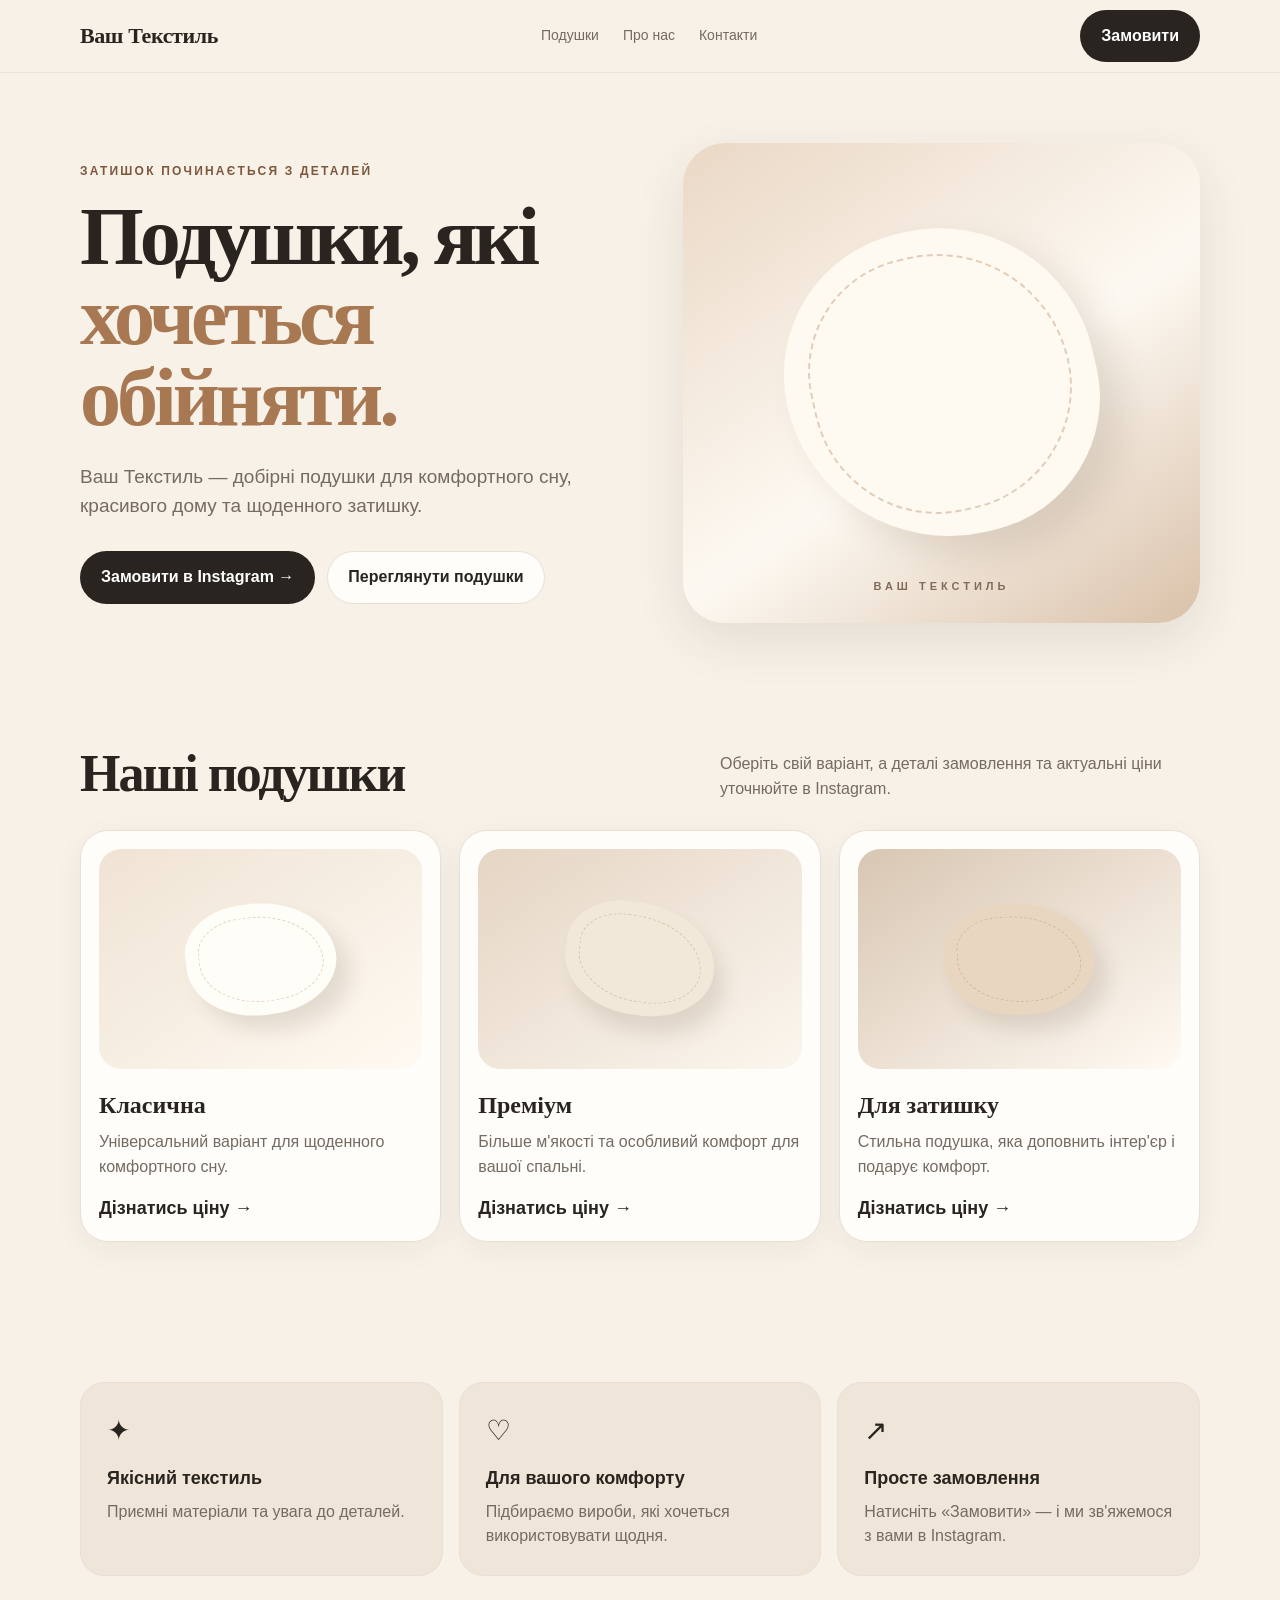
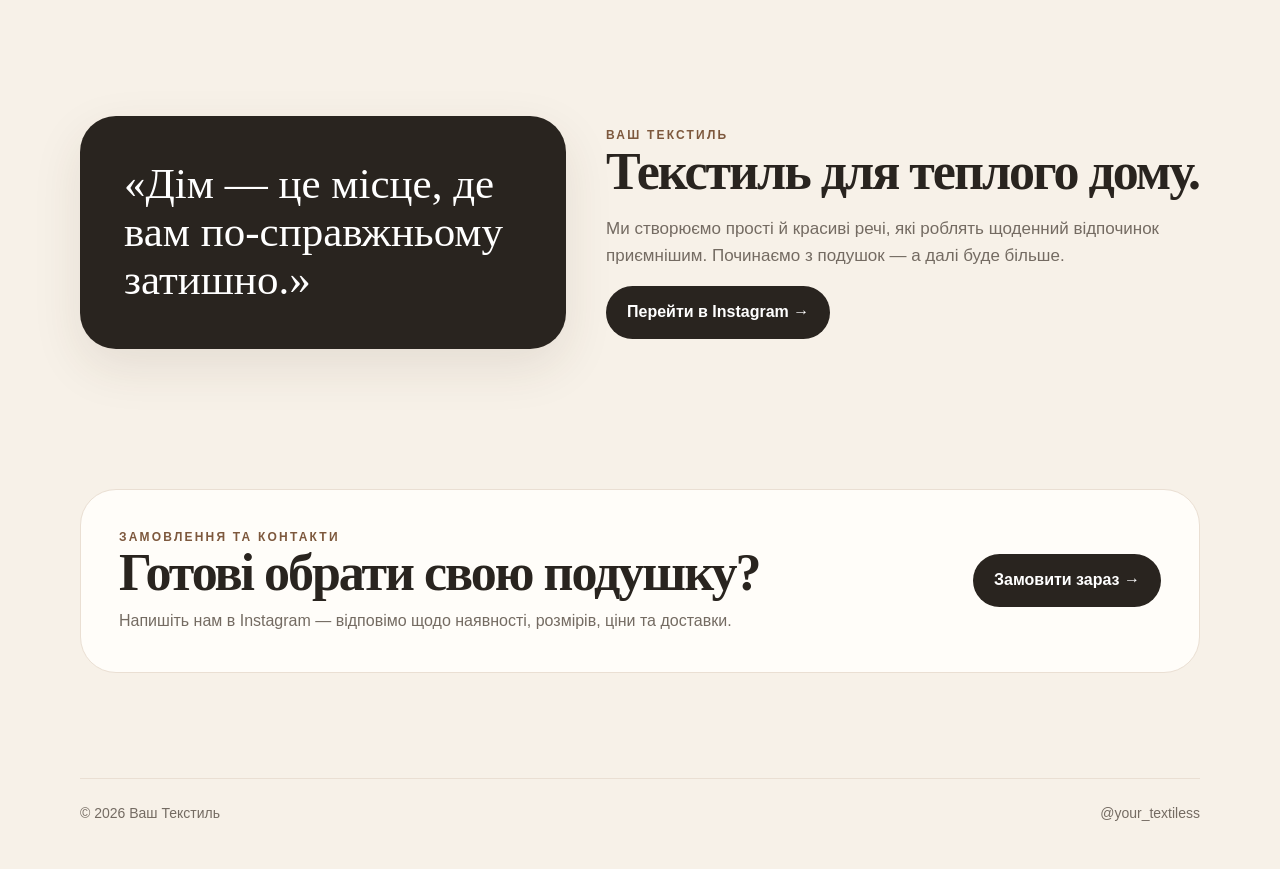
==== index.html @ 308530b5 "Add files via upload" ====
<!doctype html>
<html lang="uk">
<head>
  <meta charset="utf-8">
  <meta name="viewport" content="width=device-width, initial-scale=1">
  <meta name="description" content="Ваш Текстиль — затишні та якісні подушки для комфортного сну. Замовлення через Instagram.">
  <meta name="theme-color" content="#f7f1e8">
  <title>Ваш Текстиль — подушки для затишку</title>
  <style>
    :root{
      --bg:#f7f1e8; --paper:#fffdf9; --ink:#29241f; --muted:#746b62;
      --accent:#a87852; --accent-dark:#7d583d; --line:#eadfd3;
      --shadow:0 18px 50px rgba(70,48,32,.10); --radius:28px;
    }
    *{box-sizing:border-box}
    html{scroll-behavior:smooth}
    body{margin:0;background:var(--bg);color:var(--ink);font-family:-apple-system,BlinkMacSystemFont,"Segoe UI",Roboto,Arial,sans-serif;line-height:1.55}
    a{text-decoration:none;color:inherit}
    .wrap{width:min(1120px,calc(100% - 32px));margin:auto}
    header{position:sticky;top:0;z-index:20;background:rgba(247,241,232,.88);backdrop-filter:blur(14px);border-bottom:1px solid rgba(234,223,211,.8)}
    nav{height:72px;display:flex;align-items:center;justify-content:space-between;gap:18px}
    .logo{font-family:Georgia,serif;font-size:22px;font-weight:700;letter-spacing:-.4px}
    .navlinks{display:flex;gap:24px;color:var(--muted);font-size:14px}
    .navbtn,.btn{display:inline-flex;align-items:center;justify-content:center;border-radius:999px;padding:13px 20px;font-weight:700;border:1px solid transparent;transition:.2s}
    .navbtn,.btn.primary{background:var(--ink);color:white}
    .btn.secondary{border-color:var(--line);background:var(--paper)}
    .btn:hover{transform:translateY(-2px)}
    .hero{padding:70px 0 54px}
    .hero-grid{display:grid;grid-template-columns:1.03fr .97fr;gap:54px;align-items:center}
    .eyebrow{text-transform:uppercase;letter-spacing:2.2px;color:var(--accent-dark);font-size:12px;font-weight:800}
    h1{font-family:Georgia,serif;font-size:clamp(46px,7vw,82px);line-height:.98;letter-spacing:-4px;margin:16px 0 24px}
    h1 span{color:var(--accent)}
    .lead{font-size:19px;color:var(--muted);max-width:590px}
    .actions{display:flex;gap:12px;flex-wrap:wrap;margin-top:30px}
    .hero-art{min-height:480px;border-radius:42px;background:linear-gradient(145deg,#ead8c5,#fdf9f2 55%,#d9c1a9);box-shadow:var(--shadow);position:relative;overflow:hidden}
    .hero-art:before{content:"";position:absolute;width:310px;height:310px;border-radius:48% 52% 45% 55%;background:#fffaf1;box-shadow:18px 22px 35px rgba(79,52,32,.13);transform:rotate(-13deg);left:50%;top:50%;translate:-50% -50%}
    .hero-art:after{content:"ВАШ ТЕКСТИЛЬ";position:absolute;left:0;right:0;bottom:28px;text-align:center;letter-spacing:4px;font-size:11px;color:#806b59;font-weight:800}
    .seam{position:absolute;z-index:2;width:260px;height:260px;border:2px dashed rgba(168,120,82,.35);border-radius:46% 54% 50% 50%;left:50%;top:50%;translate:-50% -50%;transform:rotate(-13deg)}
    section{padding:70px 0}
    .section-head{display:flex;align-items:end;justify-content:space-between;gap:20px;margin-bottom:28px}
    h2{font-family:Georgia,serif;font-size:clamp(34px,5vw,52px);line-height:1.05;letter-spacing:-2px;margin:0}
    .section-head p{max-width:480px;color:var(--muted);margin:0}
    .products{display:grid;grid-template-columns:repeat(3,1fr);gap:18px}
    .card{background:var(--paper);border:1px solid var(--line);border-radius:var(--radius);padding:18px;box-shadow:0 8px 30px rgba(70,48,32,.05)}
    .product-art{height:220px;border-radius:22px;background:linear-gradient(145deg,#efe3d4,#fffaf2);position:relative;overflow:hidden}
    .mini-pillow{position:absolute;width:150px;height:112px;border-radius:42% 58% 48% 52%;background:#fffdf8;box-shadow:12px 16px 20px rgba(70,48,32,.12);left:50%;top:50%;translate:-50% -50%;transform:rotate(-8deg)}
    .mini-pillow:after{content:"";position:absolute;inset:13px;border:1px dashed rgba(168,120,82,.32);border-radius:38% 62% 44% 56%}
    .product-art.two{background:linear-gradient(145deg,#e5d5c4,#fbf6ee)}
    .product-art.two .mini-pillow{background:#f2e8da;transform:rotate(8deg)}
    .product-art.three{background:linear-gradient(145deg,#d8c6b2,#fffaf3)}
    .product-art.three .mini-pillow{background:#e9d6c1;transform:rotate(-3deg)}
    .card h3{font-family:Georgia,serif;font-size:24px;margin:18px 0 6px}
    .card p{color:var(--muted);margin:0 0 16px}
    .price{font-weight:800;font-size:18px}
    .features{display:grid;grid-template-columns:repeat(3,1fr);gap:16px}
    .feature{padding:26px;border-radius:24px;background:#efe5d9;border:1px solid var(--line)}
    .icon{font-size:28px}
    .feature h3{margin:12px 0 7px;font-size:18px}
    .feature p{margin:0;color:var(--muted)}
    .about{display:grid;grid-template-columns:.9fr 1.1fr;gap:40px;align-items:center}
    .quote{background:var(--ink);color:white;border-radius:36px;padding:44px;box-shadow:var(--shadow)}
    .quote p{font-family:Georgia,serif;font-size:clamp(27px,4vw,43px);line-height:1.12;margin:0}
    .about-copy p{color:var(--muted);font-size:17px}
    .contact{background:var(--paper);border:1px solid var(--line);border-radius:36px;padding:38px;display:flex;justify-content:space-between;align-items:center;gap:24px}
    .contact p{color:var(--muted);margin:8px 0 0}
    footer{padding:35px 0 45px;color:var(--muted);font-size:14px}
    .footer-row{display:flex;justify-content:space-between;gap:20px;border-top:1px solid var(--line);padding-top:24px}
    @media(max-width:800px){
      .navlinks{display:none}
      .hero{padding:42px 0 30px}
      .hero-grid,.about{grid-template-columns:1fr}
      .hero-art{min-height:330px}
      .products,.features{grid-template-columns:1fr}
      section{padding:48px 0}
      .section-head{display:block}
      .section-head p{margin-top:12px}
      .contact{display:block;padding:28px}
      .contact .btn{margin-top:20px;width:100%}
      h1{letter-spacing:-2.5px}
    }
    @media(max-width:430px){
      .wrap{width:min(100% - 22px,1120px)}
      nav{height:64px}
      .logo{font-size:19px}
      .navbtn{padding:10px 15px;font-size:13px}
      .hero-art{min-height:290px;border-radius:28px}
      .hero-art:before{width:220px;height:220px}
      .seam{width:185px;height:185px}
      .actions .btn{width:100%}
    }
  </style>
</head>
<body>
<header>
  <div class="wrap">
    <nav>
      <a class="logo" href="#">Ваш Текстиль</a>
      <div class="navlinks">
        <a href="#products">Подушки</a>
        <a href="#about">Про нас</a>
        <a href="#contact">Контакти</a>
      </div>
      <a class="navbtn" href="https://www.instagram.com/your_textiless?igsi=MXQ4OTBydDQ5b2Fwdw==" target="_blank" rel="noopener">Замовити</a>
    </nav>
  </div>
</header>

<main>
  <section class="hero">
    <div class="wrap hero-grid">
      <div>
        <div class="eyebrow">Затишок починається з деталей</div>
        <h1>Подушки, які<br><span>хочеться обійняти.</span></h1>
        <p class="lead">Ваш Текстиль — добірні подушки для комфортного сну, красивого дому та щоденного затишку.</p>
        <div class="actions">
          <a class="btn primary" href="https://www.instagram.com/your_textiless?igsi=MXQ4OTBydDQ5b2Fwdw==" target="_blank" rel="noopener">Замовити в Instagram →</a>
          <a class="btn secondary" href="#products">Переглянути подушки</a>
        </div>
      </div>
      <div class="hero-art" aria-label="Ілюстрація подушки"><div class="seam"></div></div>
    </div>
  </section>

  <section id="products">
    <div class="wrap">
      <div class="section-head">
        <h2>Наші подушки</h2>
        <p>Оберіть свій варіант, а деталі замовлення та актуальні ціни уточнюйте в Instagram.</p>
      </div>
      <div class="products">
        <article class="card">
          <div class="product-art"><div class="mini-pillow"></div></div>
          <h3>Класична</h3>
          <p>Універсальний варіант для щоденного комфортного сну.</p>
          <div class="price">Дізнатись ціну →</div>
        </article>
        <article class="card">
          <div class="product-art two"><div class="mini-pillow"></div></div>
          <h3>Преміум</h3>
          <p>Більше м'якості та особливий комфорт для вашої спальні.</p>
          <div class="price">Дізнатись ціну →</div>
        </article>
        <article class="card">
          <div class="product-art three"><div class="mini-pillow"></div></div>
          <h3>Для затишку</h3>
          <p>Стильна подушка, яка доповнить інтер'єр і подарує комфорт.</p>
          <div class="price">Дізнатись ціну →</div>
        </article>
      </div>
    </div>
  </section>

  <section>
    <div class="wrap">
      <div class="features">
        <div class="feature"><div class="icon">✦</div><h3>Якісний текстиль</h3><p>Приємні матеріали та увага до деталей.</p></div>
        <div class="feature"><div class="icon">♡</div><h3>Для вашого комфорту</h3><p>Підбираємо вироби, які хочеться використовувати щодня.</p></div>
        <div class="feature"><div class="icon">↗</div><h3>Просте замовлення</h3><p>Натисніть «Замовити» — і ми зв'яжемося з вами в Instagram.</p></div>
      </div>
    </div>
  </section>

  <section id="about">
    <div class="wrap about">
      <div class="quote"><p>«Дім — це місце, де вам по-справжньому затишно.»</p></div>
      <div class="about-copy">
        <div class="eyebrow">Ваш Текстиль</div>
        <h2>Текстиль для теплого дому.</h2>
        <p>Ми створюємо прості й красиві речі, які роблять щоденний відпочинок приємнішим. Починаємо з подушок — а далі буде більше.</p>
        <a class="btn primary" href="https://www.instagram.com/your_textiless?igsi=MXQ4OTBydDQ5b2Fwdw==" target="_blank" rel="noopener">Перейти в Instagram →</a>
      </div>
    </div>
  </section>

  <section id="contact">
    <div class="wrap">
      <div class="contact">
        <div>
          <div class="eyebrow">Замовлення та контакти</div>
          <h2>Готові обрати свою подушку?</h2>
          <p>Напишіть нам в Instagram — відповімо щодо наявності, розмірів, ціни та доставки.</p>
        </div>
        <a class="btn primary" href="https://www.instagram.com/your_textiless?igsi=MXQ4OTBydDQ5b2Fwdw==" target="_blank" rel="noopener">Замовити зараз →</a>
      </div>
    </div>
  </section>
</main>

<footer>
  <div class="wrap footer-row">
    <div>© 2026 Ваш Текстиль</div>
    <a href="https://www.instagram.com/your_textiless?igsi=MXQ4OTBydDQ5b2Fwdw==" target="_blank" rel="noopener">@your_textiless</a>
  </div>
</footer>
</body>
</html>
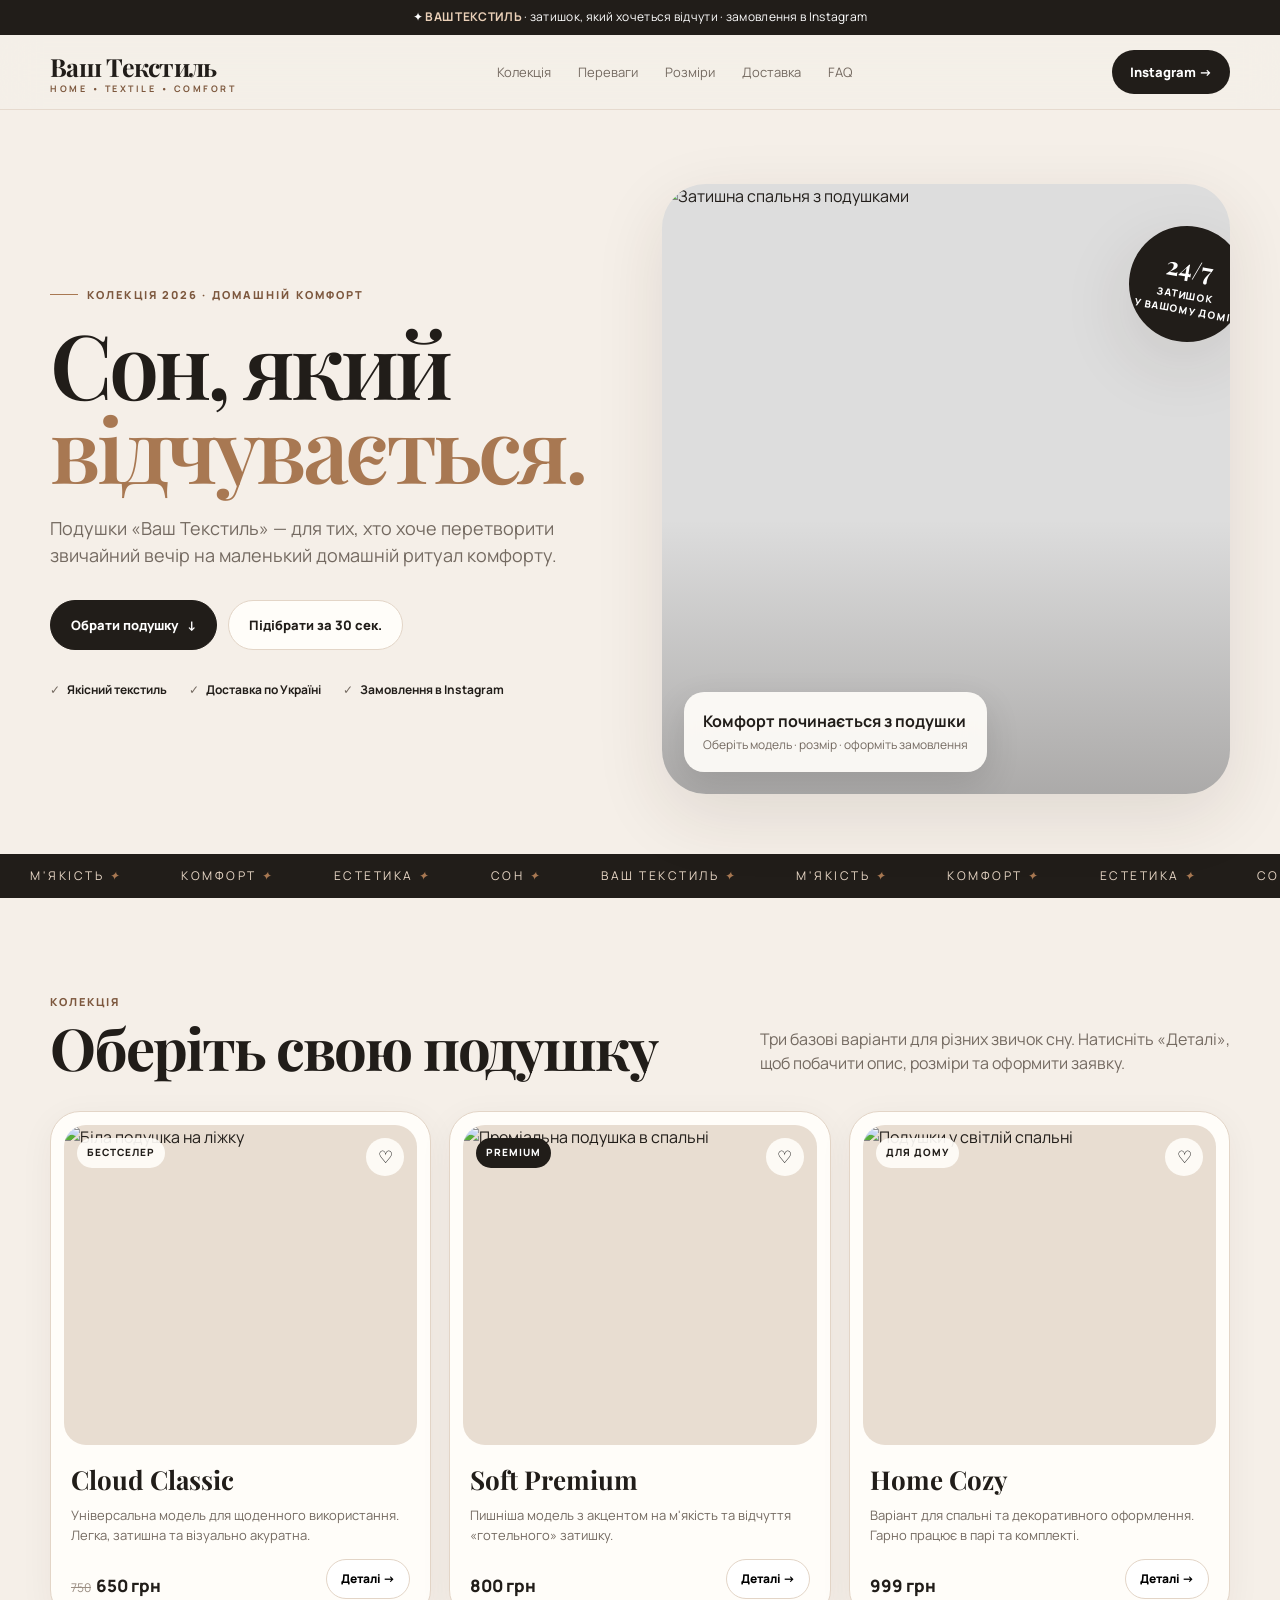
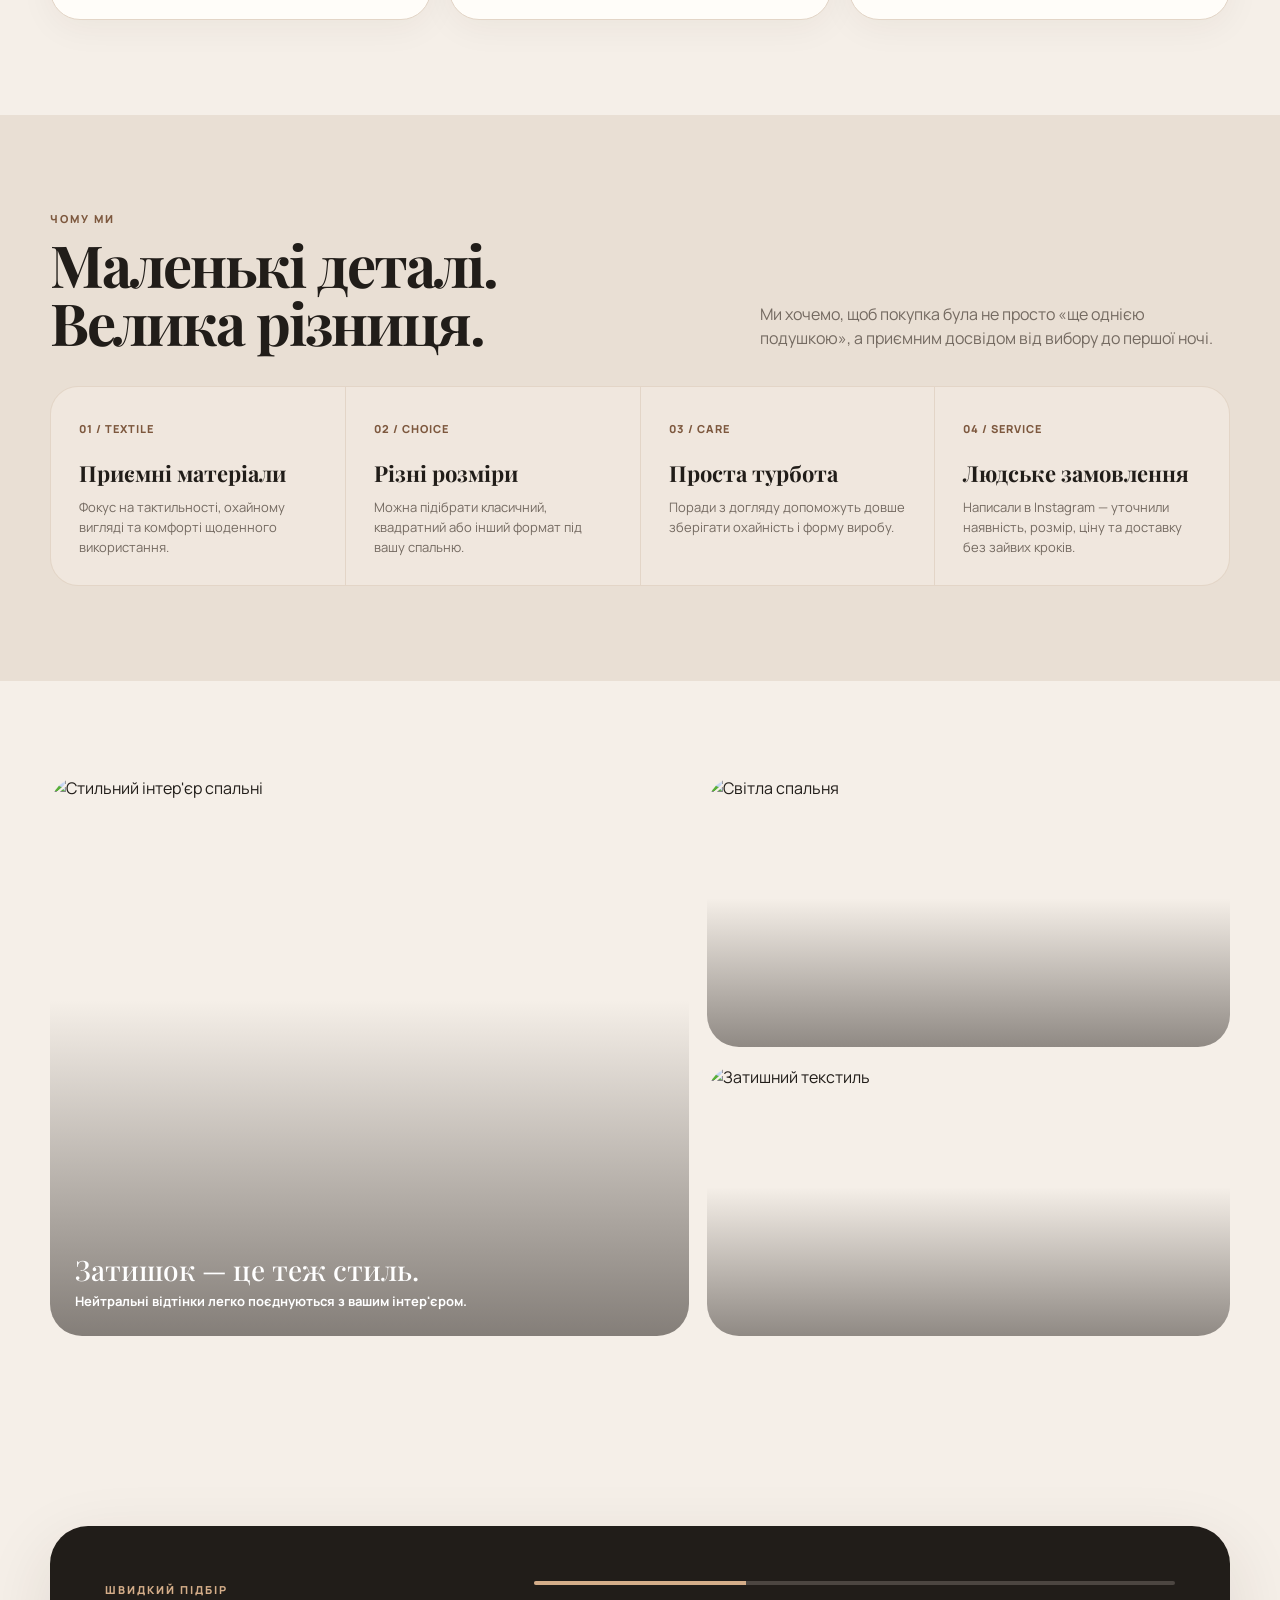
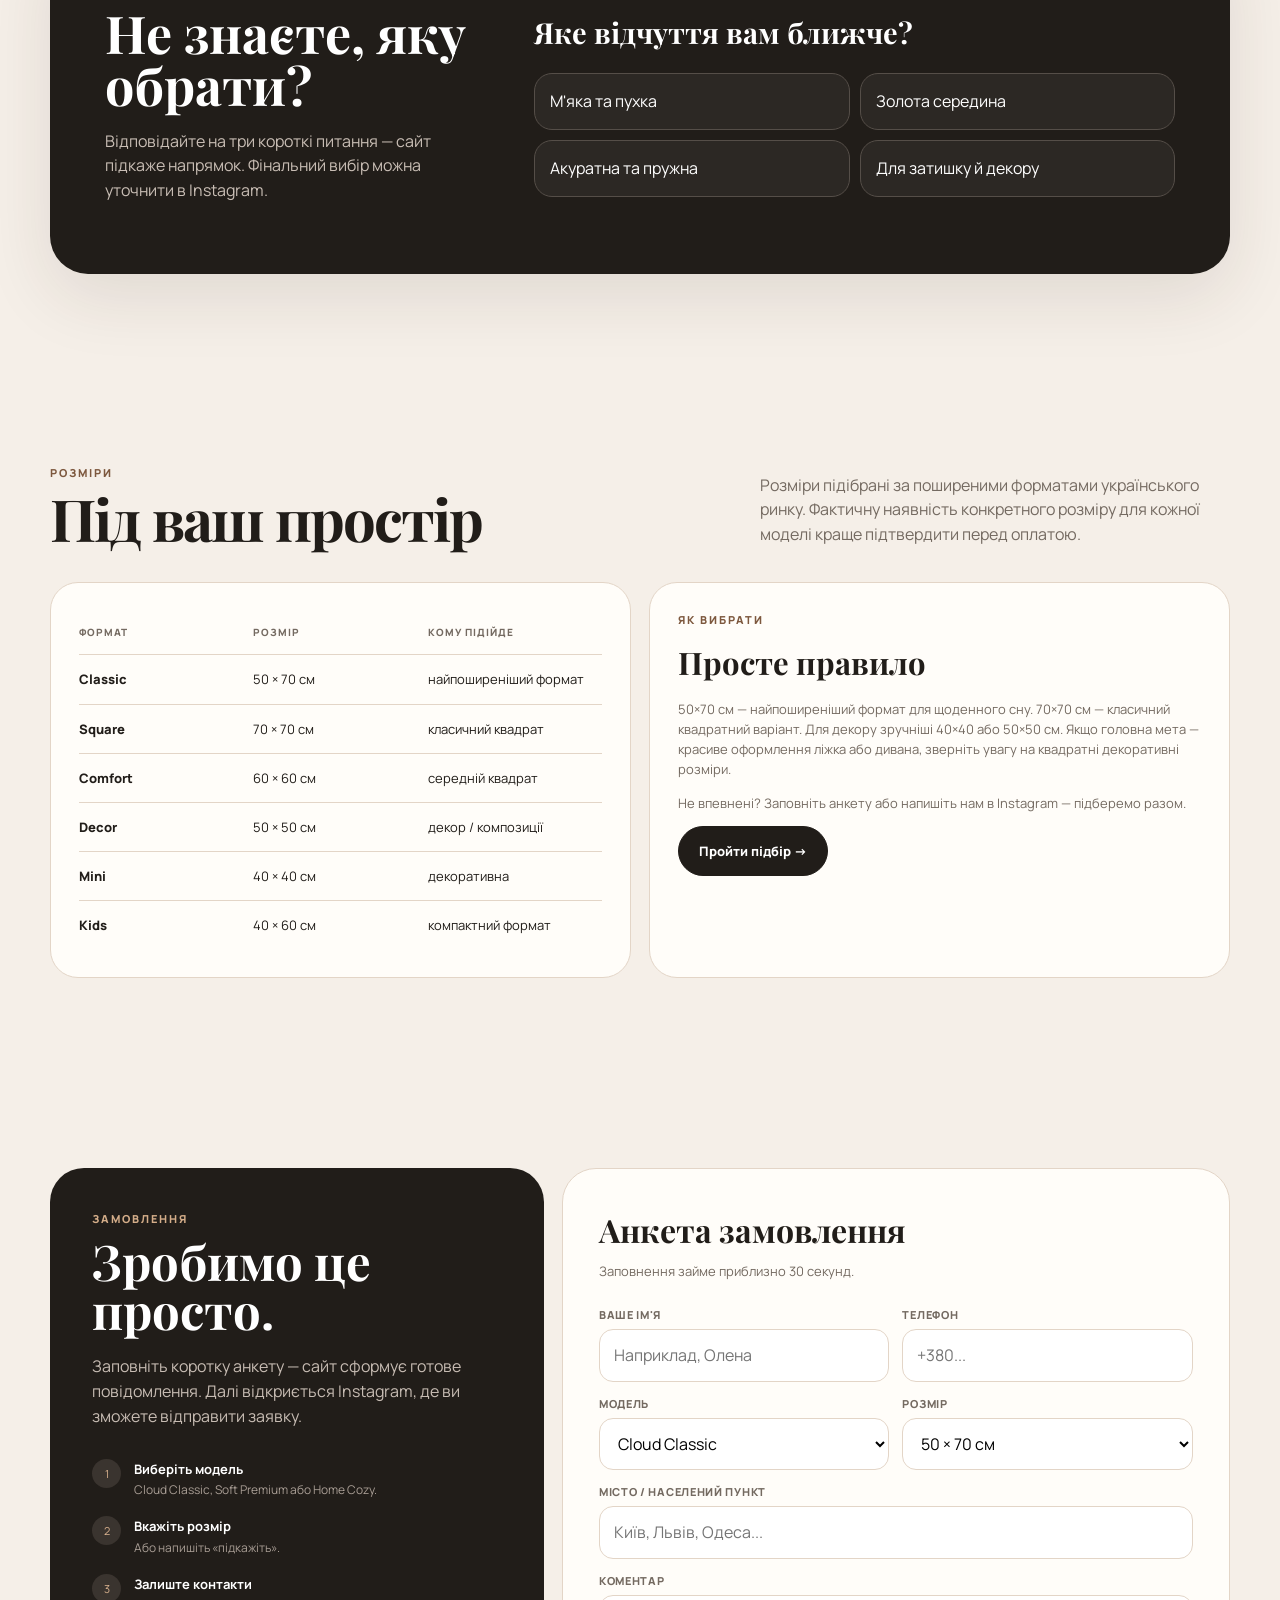
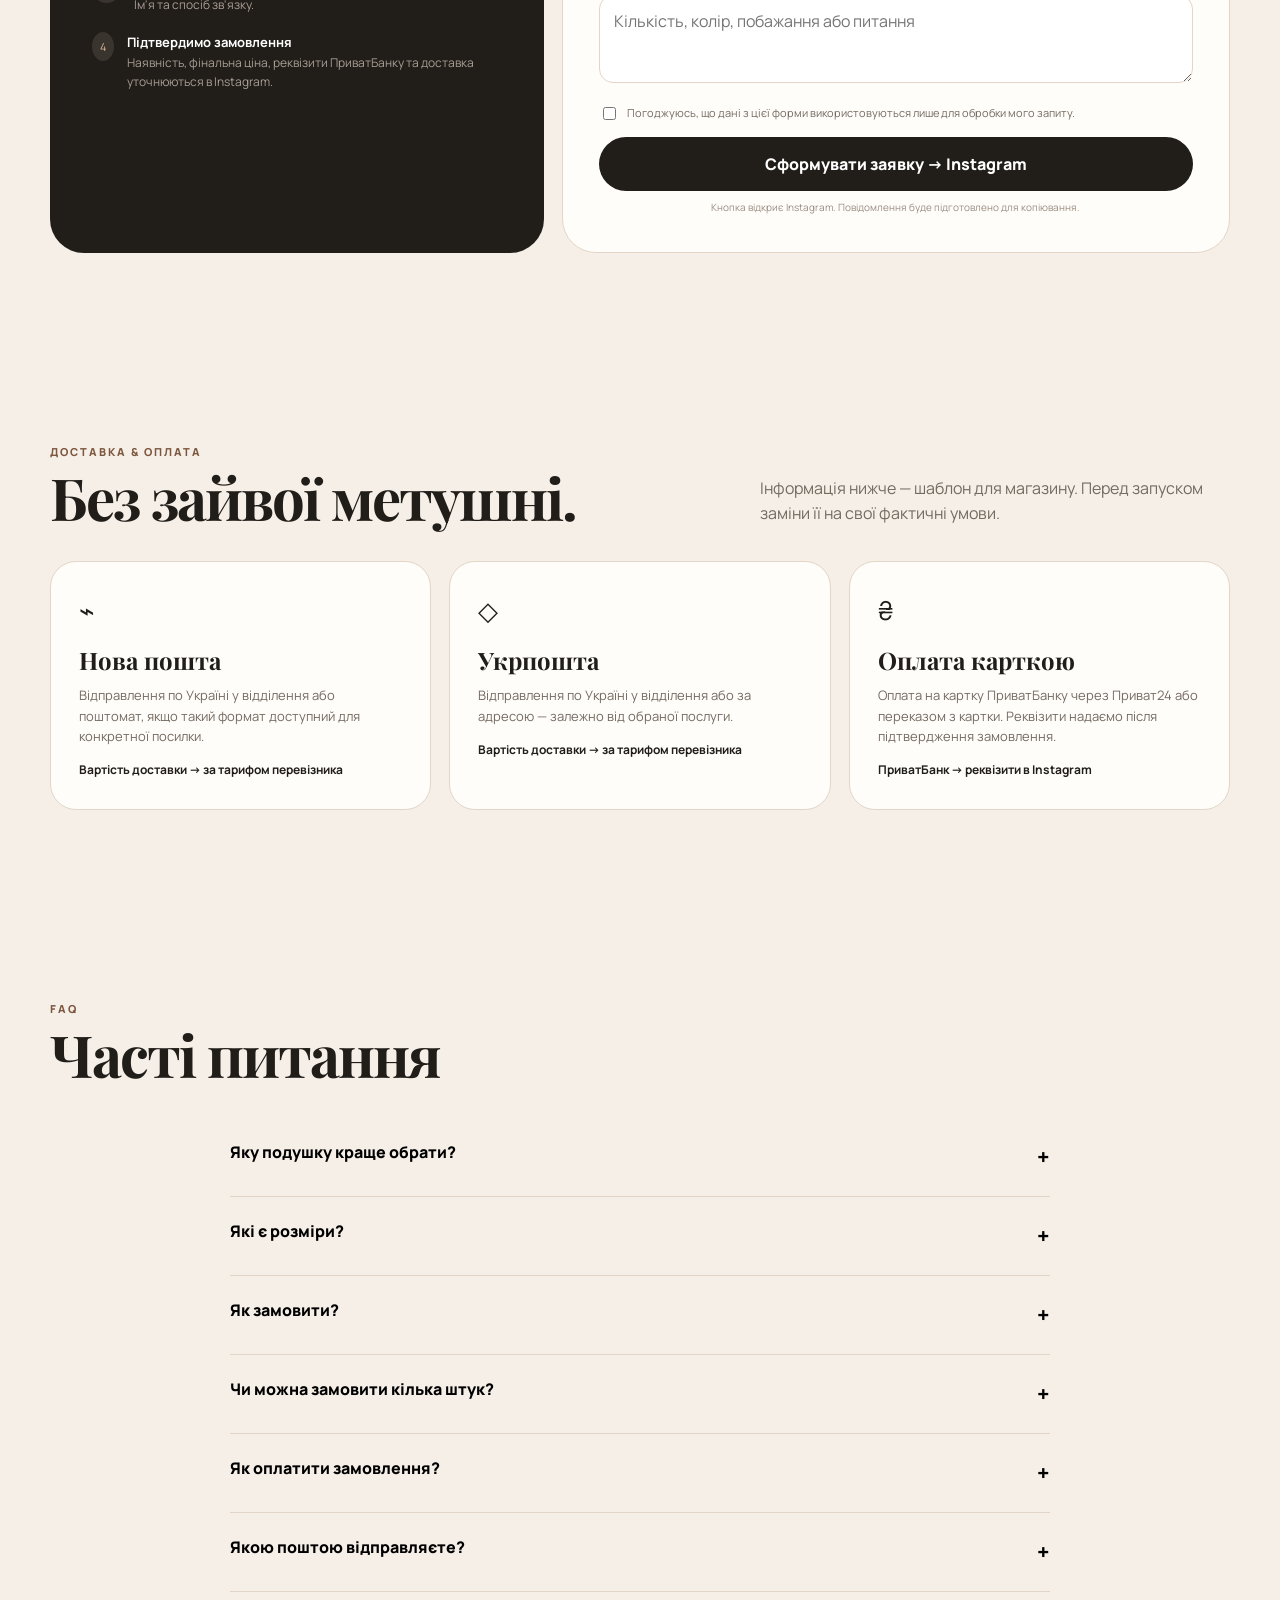
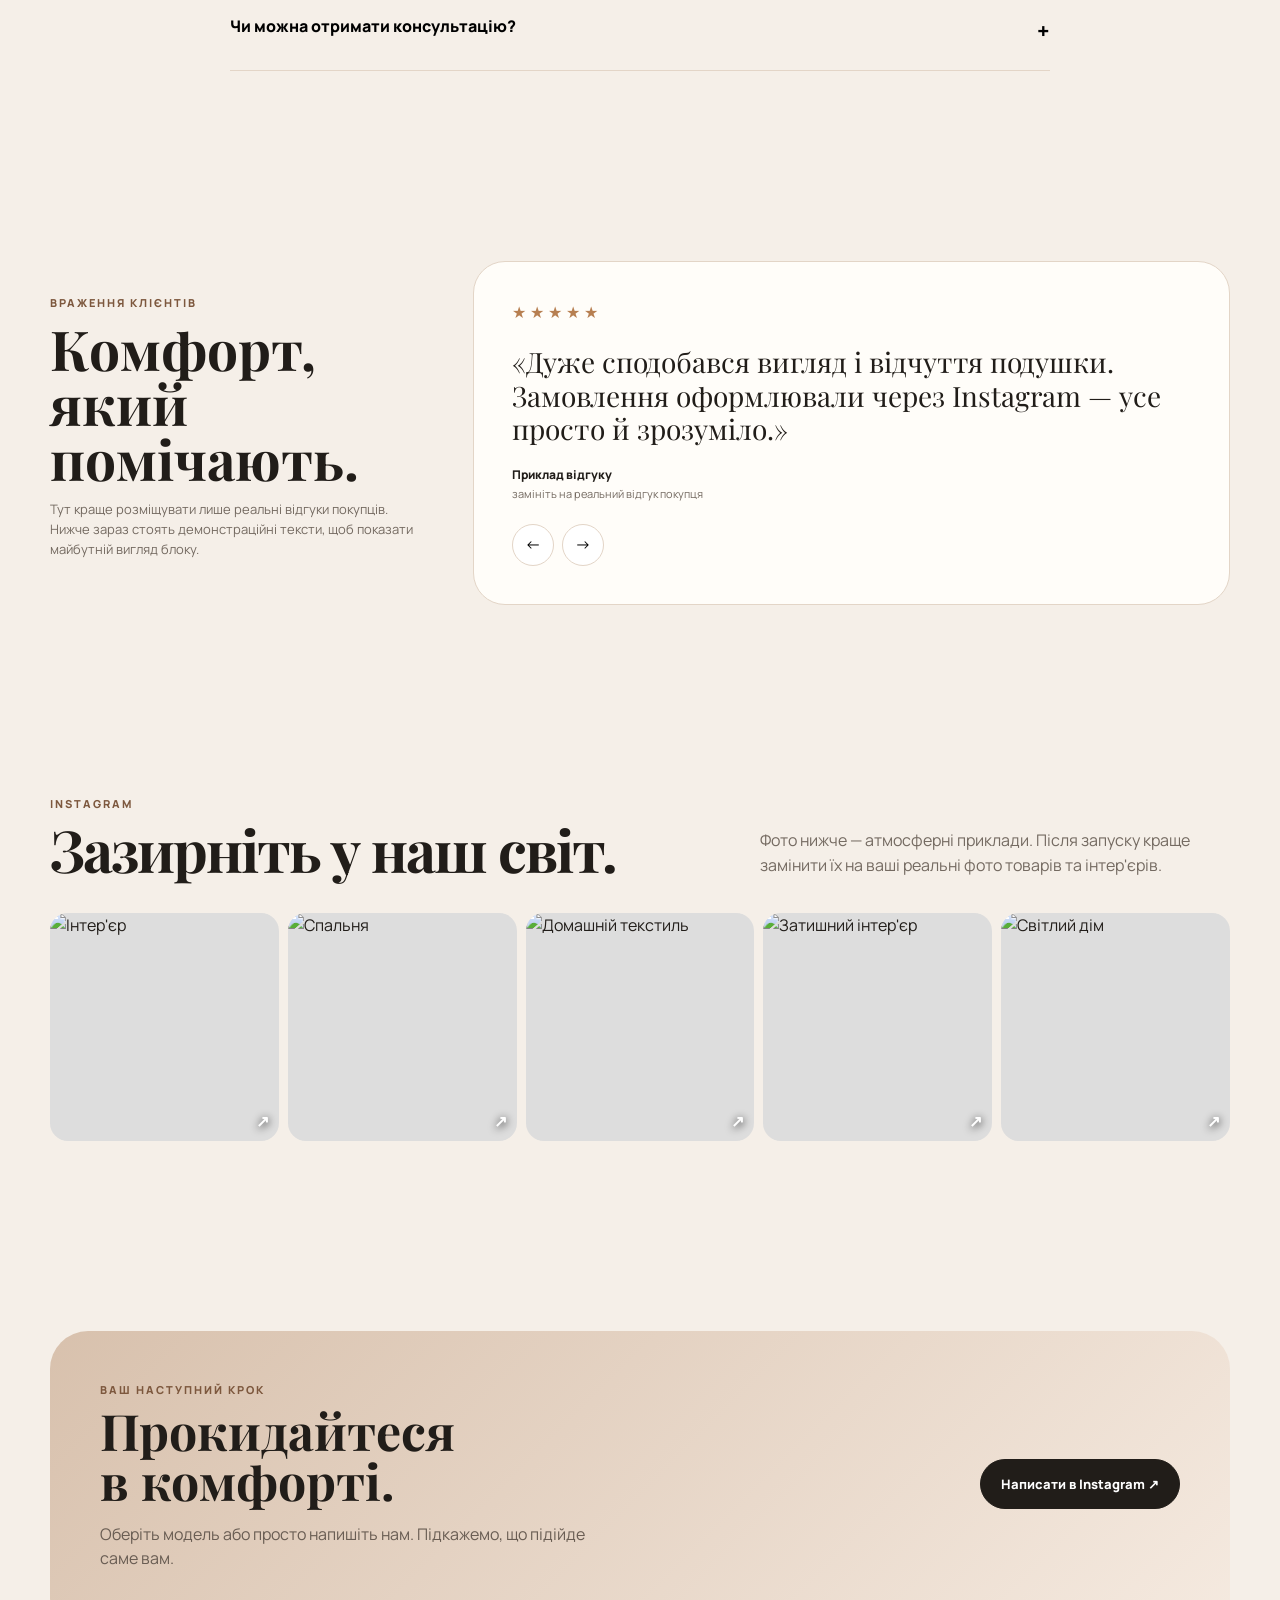
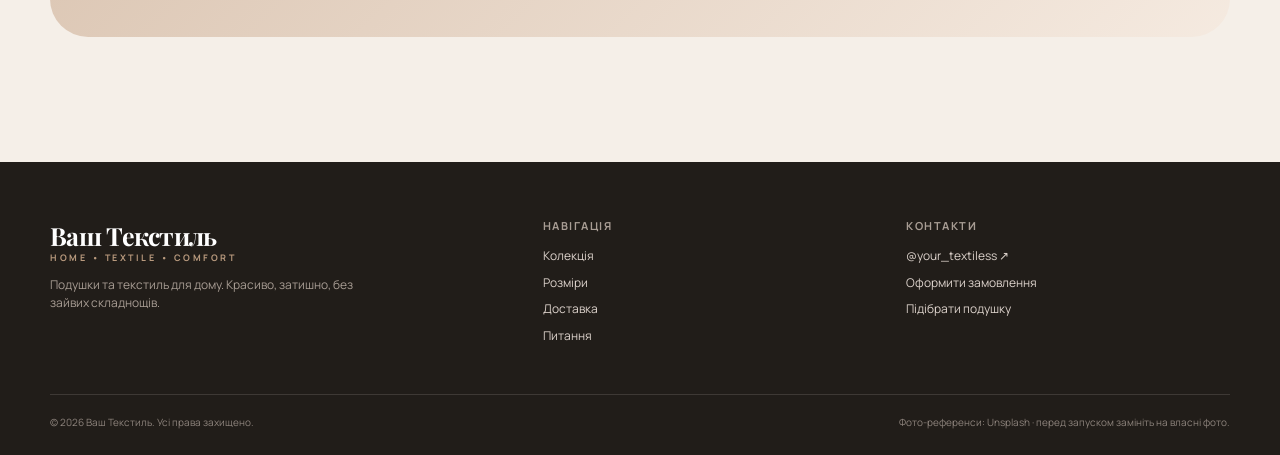
==== commit d9ebd635: "Add files via upload" ====
--- a/index.html
+++ b/index.html
@@ -1,196 +1,381 @@
 <!doctype html>
 <html lang="uk">
 <head>
-  <meta charset="utf-8">
-  <meta name="viewport" content="width=device-width, initial-scale=1">
-  <meta name="description" content="Ваш Текстиль — затишні та якісні подушки для комфортного сну. Замовлення через Instagram.">
-  <meta name="theme-color" content="#f7f1e8">
-  <title>Ваш Текстиль — подушки для затишку</title>
-  <style>
-    :root{
-      --bg:#f7f1e8; --paper:#fffdf9; --ink:#29241f; --muted:#746b62;
-      --accent:#a87852; --accent-dark:#7d583d; --line:#eadfd3;
-      --shadow:0 18px 50px rgba(70,48,32,.10); --radius:28px;
-    }
-    *{box-sizing:border-box}
-    html{scroll-behavior:smooth}
-    body{margin:0;background:var(--bg);color:var(--ink);font-family:-apple-system,BlinkMacSystemFont,"Segoe UI",Roboto,Arial,sans-serif;line-height:1.55}
-    a{text-decoration:none;color:inherit}
-    .wrap{width:min(1120px,calc(100% - 32px));margin:auto}
-    header{position:sticky;top:0;z-index:20;background:rgba(247,241,232,.88);backdrop-filter:blur(14px);border-bottom:1px solid rgba(234,223,211,.8)}
-    nav{height:72px;display:flex;align-items:center;justify-content:space-between;gap:18px}
-    .logo{font-family:Georgia,serif;font-size:22px;font-weight:700;letter-spacing:-.4px}
-    .navlinks{display:flex;gap:24px;color:var(--muted);font-size:14px}
-    .navbtn,.btn{display:inline-flex;align-items:center;justify-content:center;border-radius:999px;padding:13px 20px;font-weight:700;border:1px solid transparent;transition:.2s}
-    .navbtn,.btn.primary{background:var(--ink);color:white}
-    .btn.secondary{border-color:var(--line);background:var(--paper)}
-    .btn:hover{transform:translateY(-2px)}
-    .hero{padding:70px 0 54px}
-    .hero-grid{display:grid;grid-template-columns:1.03fr .97fr;gap:54px;align-items:center}
-    .eyebrow{text-transform:uppercase;letter-spacing:2.2px;color:var(--accent-dark);font-size:12px;font-weight:800}
-    h1{font-family:Georgia,serif;font-size:clamp(46px,7vw,82px);line-height:.98;letter-spacing:-4px;margin:16px 0 24px}
-    h1 span{color:var(--accent)}
-    .lead{font-size:19px;color:var(--muted);max-width:590px}
-    .actions{display:flex;gap:12px;flex-wrap:wrap;margin-top:30px}
-    .hero-art{min-height:480px;border-radius:42px;background:linear-gradient(145deg,#ead8c5,#fdf9f2 55%,#d9c1a9);box-shadow:var(--shadow);position:relative;overflow:hidden}
-    .hero-art:before{content:"";position:absolute;width:310px;height:310px;border-radius:48% 52% 45% 55%;background:#fffaf1;box-shadow:18px 22px 35px rgba(79,52,32,.13);transform:rotate(-13deg);left:50%;top:50%;translate:-50% -50%}
-    .hero-art:after{content:"ВАШ ТЕКСТИЛЬ";position:absolute;left:0;right:0;bottom:28px;text-align:center;letter-spacing:4px;font-size:11px;color:#806b59;font-weight:800}
-    .seam{position:absolute;z-index:2;width:260px;height:260px;border:2px dashed rgba(168,120,82,.35);border-radius:46% 54% 50% 50%;left:50%;top:50%;translate:-50% -50%;transform:rotate(-13deg)}
-    section{padding:70px 0}
-    .section-head{display:flex;align-items:end;justify-content:space-between;gap:20px;margin-bottom:28px}
-    h2{font-family:Georgia,serif;font-size:clamp(34px,5vw,52px);line-height:1.05;letter-spacing:-2px;margin:0}
-    .section-head p{max-width:480px;color:var(--muted);margin:0}
-    .products{display:grid;grid-template-columns:repeat(3,1fr);gap:18px}
-    .card{background:var(--paper);border:1px solid var(--line);border-radius:var(--radius);padding:18px;box-shadow:0 8px 30px rgba(70,48,32,.05)}
-    .product-art{height:220px;border-radius:22px;background:linear-gradient(145deg,#efe3d4,#fffaf2);position:relative;overflow:hidden}
-    .mini-pillow{position:absolute;width:150px;height:112px;border-radius:42% 58% 48% 52%;background:#fffdf8;box-shadow:12px 16px 20px rgba(70,48,32,.12);left:50%;top:50%;translate:-50% -50%;transform:rotate(-8deg)}
-    .mini-pillow:after{content:"";position:absolute;inset:13px;border:1px dashed rgba(168,120,82,.32);border-radius:38% 62% 44% 56%}
-    .product-art.two{background:linear-gradient(145deg,#e5d5c4,#fbf6ee)}
-    .product-art.two .mini-pillow{background:#f2e8da;transform:rotate(8deg)}
-    .product-art.three{background:linear-gradient(145deg,#d8c6b2,#fffaf3)}
-    .product-art.three .mini-pillow{background:#e9d6c1;transform:rotate(-3deg)}
-    .card h3{font-family:Georgia,serif;font-size:24px;margin:18px 0 6px}
-    .card p{color:var(--muted);margin:0 0 16px}
-    .price{font-weight:800;font-size:18px}
-    .features{display:grid;grid-template-columns:repeat(3,1fr);gap:16px}
-    .feature{padding:26px;border-radius:24px;background:#efe5d9;border:1px solid var(--line)}
-    .icon{font-size:28px}
-    .feature h3{margin:12px 0 7px;font-size:18px}
-    .feature p{margin:0;color:var(--muted)}
-    .about{display:grid;grid-template-columns:.9fr 1.1fr;gap:40px;align-items:center}
-    .quote{background:var(--ink);color:white;border-radius:36px;padding:44px;box-shadow:var(--shadow)}
-    .quote p{font-family:Georgia,serif;font-size:clamp(27px,4vw,43px);line-height:1.12;margin:0}
-    .about-copy p{color:var(--muted);font-size:17px}
-    .contact{background:var(--paper);border:1px solid var(--line);border-radius:36px;padding:38px;display:flex;justify-content:space-between;align-items:center;gap:24px}
-    .contact p{color:var(--muted);margin:8px 0 0}
-    footer{padding:35px 0 45px;color:var(--muted);font-size:14px}
-    .footer-row{display:flex;justify-content:space-between;gap:20px;border-top:1px solid var(--line);padding-top:24px}
-    @media(max-width:800px){
-      .navlinks{display:none}
-      .hero{padding:42px 0 30px}
-      .hero-grid,.about{grid-template-columns:1fr}
-      .hero-art{min-height:330px}
-      .products,.features{grid-template-columns:1fr}
-      section{padding:48px 0}
-      .section-head{display:block}
-      .section-head p{margin-top:12px}
-      .contact{display:block;padding:28px}
-      .contact .btn{margin-top:20px;width:100%}
-      h1{letter-spacing:-2.5px}
-    }
-    @media(max-width:430px){
-      .wrap{width:min(100% - 22px,1120px)}
-      nav{height:64px}
-      .logo{font-size:19px}
-      .navbtn{padding:10px 15px;font-size:13px}
-      .hero-art{min-height:290px;border-radius:28px}
-      .hero-art:before{width:220px;height:220px}
-      .seam{width:185px;height:185px}
-      .actions .btn{width:100%}
-    }
-  </style>
+<meta charset="utf-8">
+<meta name="viewport" content="width=device-width,initial-scale=1,viewport-fit=cover">
+<meta name="theme-color" content="#efe6dc">
+<meta name="description" content="Ваш Текстиль — подушки для комфортного сну та затишного дому. Оберіть модель, розмір і оформіть замовлення.">
+<meta property="og:title" content="Ваш Текстиль — подушки для затишку">
+<meta property="og:description" content="Преміальний текстиль для вашого дому. Подушки, комфорт і просте замовлення.">
+<meta property="og:type" content="website">
+<title>Ваш Текстиль — подушки для затишку</title>
+<link rel="preconnect" href="https://fonts.googleapis.com">
+<link rel="preconnect" href="https://fonts.gstatic.com" crossorigin>
+<link href="https://fonts.googleapis.com/css2?family=DM+Sans:wght@400;500;600;700&family=Manrope:wght@400;500;600;700;800&family=Playfair+Display:wght@500;600;700&display=swap" rel="stylesheet">
+
+<style>
+:root{
+  --bg:#f5efe8;--paper:#fffdf9;--ink:#211d19;--muted:#746a61;--soft:#e9ddd0;
+  --line:#e3d5c7;--accent:#a87852;--accent2:#7d583e;--dark:#211d19;
+  --shadow:0 22px 70px rgba(56,39,26,.11);--r:30px;--max:1180px;
+}
+*{box-sizing:border-box}html{scroll-behavior:smooth}
+body{margin:0;background:var(--bg);color:var(--ink);font-family:Manrope,Arial,sans-serif;line-height:1.55;overflow-x:hidden}
+body.modal-open{overflow:hidden}
+img{display:block;max-width:100%}a{text-decoration:none;color:inherit}
+button,input,select,textarea{font:inherit}button{cursor:pointer}
+.container{width:min(var(--max),calc(100% - 34px));margin:auto}
+.topbar{background:var(--dark);color:#fff;padding:8px 0;text-align:center;font-size:12px;letter-spacing:.3px}
+.topbar b{color:#ead0b8}
+.header{position:sticky;top:0;z-index:50;background:rgba(245,239,232,.82);backdrop-filter:blur(18px);border-bottom:1px solid rgba(227,213,199,.8)}
+.nav{height:74px;display:flex;align-items:center;justify-content:space-between;gap:18px}
+.logo{font-family:"Playfair Display",serif;font-size:25px;font-weight:700;letter-spacing:-.7px;white-space:nowrap}
+.logo small{font:700 9px Manrope;display:block;letter-spacing:2.5px;color:var(--accent2);text-transform:uppercase;margin-top:-5px}
+.navlinks{display:flex;gap:27px;font-size:13px;color:var(--muted)}
+.navlinks a{position:relative}.navlinks a:after{content:"";position:absolute;left:0;bottom:-7px;width:0;height:1px;background:var(--ink);transition:.25s}.navlinks a:hover:after{width:100%}
+.pillbtn{border:0;background:var(--dark);color:#fff;padding:12px 18px;border-radius:999px;font-weight:800;font-size:13px;transition:.25s}
+.pillbtn:hover{transform:translateY(-2px);box-shadow:0 10px 24px rgba(33,29,25,.16)}
+.menu{display:none;border:1px solid var(--line);background:var(--paper);border-radius:50%;width:42px;height:42px}
+.hero{padding:74px 0 40px;position:relative}
+.hero-grid{display:grid;grid-template-columns:1fr 1.02fr;gap:55px;align-items:center}
+.kicker{display:inline-flex;align-items:center;gap:9px;color:var(--accent2);font-size:11px;font-weight:800;text-transform:uppercase;letter-spacing:2.1px}
+.kicker:before{content:"";width:28px;height:1px;background:var(--accent)}
+h1,h2,h3{font-family:"Playfair Display",serif}
+h1{font-size:clamp(52px,7vw,92px);line-height:.94;letter-spacing:-4px;margin:18px 0 25px;font-weight:600}
+h1 em{font-style:normal;color:var(--accent)}
+.lead{font-size:18px;color:var(--muted);max-width:560px}
+.actions{display:flex;gap:11px;flex-wrap:wrap;margin-top:30px}
+.btn{display:inline-flex;align-items:center;justify-content:center;gap:9px;border-radius:999px;padding:14px 20px;font-weight:800;font-size:13px;border:1px solid var(--line);transition:.25s}
+.btn.dark{background:var(--dark);color:#fff;border-color:var(--dark)}.btn.light{background:var(--paper)}
+.btn:hover{transform:translateY(-2px)}
+.trust{display:flex;gap:22px;margin-top:31px;color:var(--muted);font-size:12px}.trust span{display:flex;gap:7px;align-items:center}.trust b{color:var(--ink)}
+.hero-photo{height:610px;border-radius:44px;overflow:hidden;position:relative;box-shadow:var(--shadow);background:#ddd}
+.hero-photo img{width:100%;height:100%;object-fit:cover}
+.hero-photo:after{content:"";position:absolute;inset:0;background:linear-gradient(180deg,transparent 55%,rgba(24,18,14,.25))}
+.hero-card{position:absolute;z-index:2;left:22px;bottom:22px;background:rgba(255,253,249,.92);backdrop-filter:blur(12px);padding:17px 19px;border-radius:20px;box-shadow:0 12px 35px rgba(0,0,0,.12);font-size:12px}.hero-card strong{display:block;font-size:16px;margin-bottom:2px}.hero-card span{color:var(--muted)}
+.float-badge{position:absolute;z-index:3;right:-15px;top:42px;width:116px;height:116px;border-radius:50%;background:var(--dark);color:#fff;display:grid;place-items:center;text-align:center;font-size:10px;font-weight:800;letter-spacing:1px;box-shadow:var(--shadow);transform:rotate(10deg)}
+.float-badge b{font-family:"Playfair Display";font-size:25px;display:block;letter-spacing:0}
+
+.marquee{overflow:hidden;background:var(--dark);color:#fff;margin-top:20px}.marquee-track{display:flex;width:max-content;animation:marquee 25s linear infinite;padding:13px 0}.marquee span{font-size:12px;text-transform:uppercase;letter-spacing:2.5px;margin:0 30px;color:#e9d8c7}.dot{color:#a87852}
+@keyframes marquee{to{transform:translateX(-50%)}}
+
+section{padding:95px 0}.section-head{display:flex;justify-content:space-between;align-items:end;gap:30px;margin-bottom:35px}.eyebrow{font-size:11px;text-transform:uppercase;letter-spacing:2px;color:var(--accent2);font-weight:800}.section-head h2{font-size:clamp(39px,5vw,58px);line-height:1;margin:8px 0 0;letter-spacing:-2px}.section-head p{max-width:470px;color:var(--muted);margin:0}
+
+.products{display:grid;grid-template-columns:repeat(3,1fr);gap:18px}
+.product{background:var(--paper);border:1px solid var(--line);border-radius:var(--r);padding:13px;box-shadow:0 8px 35px rgba(62,43,28,.05);transition:.3s;position:relative}.product:hover{transform:translateY(-7px);box-shadow:var(--shadow)}
+.photo{height:320px;border-radius:22px;overflow:hidden;position:relative;background:#e8ddd1}.photo img{width:100%;height:100%;object-fit:cover;transition:.6s}.product:hover .photo img{transform:scale(1.045)}
+.tag{position:absolute;top:13px;left:13px;background:rgba(255,253,249,.92);padding:7px 10px;border-radius:999px;font-size:10px;font-weight:800;text-transform:uppercase;letter-spacing:1px}.tag.sale{background:var(--dark);color:#fff}
+.wish{position:absolute;right:13px;top:13px;width:38px;height:38px;border:0;border-radius:50%;background:rgba(255,253,249,.92);font-size:17px}
+.product-body{padding:15px 7px 7px}.product-body h3{font-size:26px;margin:0 0 4px}.product-body p{font-size:13px;color:var(--muted);margin:0 0 12px;min-height:42px}
+.meta{display:flex;justify-content:space-between;align-items:end;gap:10px}.price{font-weight:800;font-size:17px}.old{text-decoration:line-through;color:#9b8e83;font-size:12px;margin-right:5px}.choose{border:1px solid var(--line);background:#fff;padding:10px 14px;border-radius:999px;font-weight:800;font-size:12px}
+
+.feature-band{background:#e9dfd4}.features{display:grid;grid-template-columns:repeat(4,1fr);gap:1px;background:var(--line);border:1px solid var(--line);border-radius:28px;overflow:hidden}.feature{background:rgba(255,253,249,.45);padding:28px}.feature .num{font-size:11px;color:var(--accent2);font-weight:800;letter-spacing:1px}.feature h3{font-size:22px;margin:16px 0 7px}.feature p{font-size:13px;color:var(--muted);margin:0}
+
+.showcase{display:grid;grid-template-columns:1.1fr .9fr;gap:18px}.show-img{border-radius:32px;overflow:hidden;height:560px;position:relative}.show-img img{width:100%;height:100%;object-fit:cover}.show-img .caption{position:absolute;left:25px;bottom:25px;color:#fff;z-index:2}.show-img:after{content:"";position:absolute;inset:0;background:linear-gradient(180deg,transparent 40%,rgba(20,14,10,.5))}
+.show-side{display:grid;gap:18px}.show-side .mini{border-radius:32px;overflow:hidden;position:relative;min-height:271px}.mini img{width:100%;height:100%;object-fit:cover}.mini:after{content:"";position:absolute;inset:0;background:linear-gradient(180deg,transparent 45%,rgba(20,14,10,.45))}
+.caption{font-size:13px;font-weight:700}.caption b{display:block;font-family:"Playfair Display";font-size:28px;font-weight:500}
+
+.quiz{background:var(--dark);color:#fff;border-radius:38px;padding:55px;display:grid;grid-template-columns:.75fr 1.25fr;gap:45px;box-shadow:var(--shadow)}.quiz h2{font-size:52px;line-height:1;margin:8px 0 18px}.quiz p{color:#c9beb5}.progress{height:4px;background:#4c4641;border-radius:99px;overflow:hidden;margin-bottom:25px}.progress i{display:block;height:100%;width:33%;background:#d4ad89;transition:.4s}.q{display:none}.q.active{display:block;animation:fadeUp .35s ease}.q h3{font-size:29px;margin:0 0 18px}.options{display:grid;grid-template-columns:1fr 1fr;gap:10px}.option{border:1px solid #554e48;background:#2c2824;color:#fff;border-radius:18px;padding:15px;text-align:left}.option:hover{border-color:#d4ad89;background:#37302a}.quiz-result{display:none;background:#fff;color:var(--ink);border-radius:24px;padding:25px}.quiz-result h3{font-size:30px;margin:0 0 7px}.quiz-result p{color:var(--muted)}
+
+.order{display:grid;grid-template-columns:.85fr 1.15fr;gap:18px}.order-info{background:var(--dark);color:#fff;border-radius:34px;padding:42px}.order-info h2{font-size:49px;line-height:1;margin:9px 0 20px}.order-info p{color:#c7bcb3}.steps{margin-top:30px;display:grid;gap:17px}.step{display:flex;gap:13px;align-items:start}.step i{font-style:normal;width:29px;height:29px;border-radius:50%;background:#3a342f;display:grid;place-items:center;font-size:11px;color:#d9b28f}.step b{display:block;font-size:13px}.step span{display:block;color:#a99e95;font-size:12px;margin-top:2px}
+.form{background:var(--paper);border:1px solid var(--line);border-radius:34px;padding:36px}.form h3{font-size:32px;margin:0 0 6px}.form .sub{color:var(--muted);font-size:13px;margin:0 0 25px}.fields{display:grid;grid-template-columns:1fr 1fr;gap:13px}.field.full{grid-column:1/-1}.field label{display:block;font-size:11px;font-weight:800;margin:0 0 6px;color:var(--muted);text-transform:uppercase;letter-spacing:.7px}.field input,.field select,.field textarea{width:100%;border:1px solid var(--line);background:#fff;border-radius:14px;padding:13px 14px;outline:0;transition:.2s}.field textarea{min-height:88px;resize:vertical}.field input:focus,.field select:focus,.field textarea:focus{border-color:var(--accent);box-shadow:0 0 0 4px rgba(168,120,82,.09)}.check{display:flex;gap:8px;align-items:flex-start;color:var(--muted);font-size:11px;margin:14px 0}.check input{margin-top:3px}.submit{width:100%;border:0;background:var(--dark);color:#fff;padding:15px;border-radius:999px;font-weight:800}.note{font-size:10px;color:#998c81;text-align:center;margin:9px 0 0}
+
+.delivery{display:grid;grid-template-columns:repeat(3,1fr);gap:18px}.del{background:var(--paper);border:1px solid var(--line);border-radius:26px;padding:28px}.del-icon{font-size:26px}.del h3{font-size:24px;margin:12px 0 6px}.del p{font-size:13px;color:var(--muted);margin:0}.del strong{display:inline-block;margin-top:15px;font-size:12px}
+
+.sizes{display:grid;grid-template-columns:1fr 1fr;gap:18px}.size-table{background:var(--paper);border:1px solid var(--line);border-radius:28px;padding:28px}.size-row{display:grid;grid-template-columns:1fr 1fr 1fr;padding:14px 0;border-bottom:1px solid var(--line);font-size:13px}.size-row:first-child{color:var(--muted);font-size:10px;text-transform:uppercase;letter-spacing:1px;font-weight:800}.size-row:last-child{border-bottom:0}.size-row b{font-weight:800}
+
+.faq{max-width:820px;margin:auto}.faq-item{border-bottom:1px solid var(--line)}.faq-q{width:100%;border:0;background:none;text-align:left;padding:22px 0;display:flex;justify-content:space-between;gap:20px;font-weight:800}.faq-q span{font-size:22px;transition:.25s}.faq-a{display:grid;grid-template-rows:0fr;transition:.3s}.faq-a>div{overflow:hidden;color:var(--muted);font-size:13px}.faq-item.open .faq-a{grid-template-rows:1fr}.faq-item.open .faq-q span{transform:rotate(45deg)}
+
+.reviews{display:grid;grid-template-columns:1fr 2fr;gap:45px;align-items:center}.review-main{background:var(--paper);border:1px solid var(--line);border-radius:32px;padding:38px}.stars{letter-spacing:4px;color:#b77f51}.review-text{font-family:"Playfair Display";font-size:28px;line-height:1.2;margin:20px 0}.review-name{font-size:12px;font-weight:800}.review-city{font-size:11px;color:var(--muted)}.review-controls{display:flex;gap:8px;margin-top:22px}.round{width:42px;height:42px;border-radius:50%;border:1px solid var(--line);background:#fff}
+
+.instagram{display:grid;grid-template-columns:repeat(5,1fr);gap:9px}.insta{aspect-ratio:1;border-radius:18px;overflow:hidden;background:#ddd;position:relative}.insta img{width:100%;height:100%;object-fit:cover;transition:.5s}.insta:hover img{transform:scale(1.06)}.insta:after{content:"↗";position:absolute;right:10px;bottom:8px;color:#fff;font-weight:800;text-shadow:0 2px 8px #000}
+
+.contact-cta{background:linear-gradient(135deg,#d8c1ad,#f5eae0);border-radius:38px;padding:50px;display:flex;align-items:center;justify-content:space-between;gap:25px}.contact-cta h2{font-size:50px;line-height:1;margin:7px 0 0}.contact-cta p{color:#695d53;max-width:500px}
+
+footer{background:var(--dark);color:#fff;padding:55px 0 25px;margin-top:30px}.footer-grid{display:grid;grid-template-columns:1.4fr 1fr 1fr;gap:40px;padding-bottom:40px}.footer-brand p{color:#a89d94;font-size:12px;max-width:320px}.footer h4{font-size:11px;text-transform:uppercase;letter-spacing:1.5px;color:#a89d94;margin:0 0 13px}.footer a{display:block;font-size:12px;margin:8px 0;color:#ddd3cc}.copyright{border-top:1px solid #3e3935;padding-top:20px;color:#8e847d;font-size:10px;display:flex;justify-content:space-between;gap:15px}
+
+.mobilebar{display:none}
+.modal{position:fixed;inset:0;background:rgba(23,18,14,.65);backdrop-filter:blur(8px);z-index:100;display:none;align-items:center;justify-content:center;padding:15px}.modal.open{display:flex}.modal-box{background:var(--paper);width:min(600px,100%);max-height:92vh;overflow:auto;border-radius:30px;padding:30px;position:relative;animation:scaleIn .25s ease}.close{position:absolute;right:15px;top:15px;width:40px;height:40px;border:1px solid var(--line);border-radius:50%;background:#fff;font-size:20px}.modal-box h2{font-size:38px;margin:0 0 5px}.modal-box p{color:var(--muted);font-size:13px}.modal-price{background:#f1e7dc;padding:15px;border-radius:17px;margin:17px 0}.modal-price b{font-size:20px}
+.toast{position:fixed;left:50%;bottom:24px;transform:translate(-50%,20px);background:var(--dark);color:#fff;padding:13px 17px;border-radius:999px;font-size:12px;opacity:0;pointer-events:none;z-index:200;transition:.3s;box-shadow:var(--shadow)}.toast.show{opacity:1;transform:translate(-50%,0)}
+
+.reveal{opacity:0;transform:translateY(24px);transition:.7s ease}.reveal.visible{opacity:1;transform:none}
+@keyframes fadeUp{from{opacity:0;transform:translateY(12px)}to{opacity:1;transform:none}}
+@keyframes scaleIn{from{opacity:0;transform:scale(.96)}to{opacity:1;transform:scale(1)}}
+
+@media(max-width:900px){
+ .navlinks{display:none}.menu{display:block}.hero-grid,.order,.reviews,.showcase{grid-template-columns:1fr}.hero-photo{height:520px}.float-badge{right:8px}.features{grid-template-columns:1fr 1fr}.products{grid-template-columns:1fr 1fr}.delivery{grid-template-columns:1fr 1fr}.sizes{grid-template-columns:1fr}.instagram{grid-template-columns:repeat(3,1fr)}.footer-grid{grid-template-columns:1fr 1fr}
+}
+@media(max-width:600px){
+ .container{width:calc(100% - 22px)}.topbar{font-size:10px}.nav{height:64px}.logo{font-size:21px}.header .pillbtn{display:none}
+ .hero{padding:38px 0 20px}.hero-grid{gap:28px}h1{letter-spacing:-2.5px}.lead{font-size:16px}.trust{gap:10px;flex-wrap:wrap}.hero-photo{height:430px;border-radius:30px}.float-badge{width:88px;height:88px;font-size:8px;top:20px}.float-badge b{font-size:19px}
+ section{padding:62px 0}.section-head{display:block}.section-head p{margin-top:13px}.products{grid-template-columns:1fr}.photo{height:350px}.features,.delivery{grid-template-columns:1fr}.feature{padding:22px}.show-img{height:430px}.show-side .mini{min-height:220px}
+ .quiz{padding:30px 20px;grid-template-columns:1fr;gap:25px;border-radius:28px}.quiz h2{font-size:40px}.options{grid-template-columns:1fr}
+ .fields{grid-template-columns:1fr}.field.full{grid-column:auto}.order-info{padding:30px;border-radius:28px}.form{padding:25px;border-radius:28px}
+ .contact-cta{display:block;padding:32px;border-radius:28px}.contact-cta h2{font-size:40px}.contact-cta .btn{margin-top:20px;width:100%}
+ .instagram{grid-template-columns:repeat(2,1fr)}.footer-grid{grid-template-columns:1fr}.copyright{display:block}.copyright span{display:block;margin-top:7px}
+ .mobilebar{display:flex;position:fixed;z-index:60;bottom:0;left:0;right:0;padding:8px 10px calc(8px + env(safe-area-inset-bottom));background:rgba(255,253,249,.94);backdrop-filter:blur(18px);border-top:1px solid var(--line);gap:8px}.mobilebar a{flex:1;text-align:center;padding:11px;border-radius:999px;font-size:11px;font-weight:800}.mobilebar a:first-child{background:#fff;border:1px solid var(--line)}.mobilebar a:last-child{background:var(--dark);color:#fff}
+}
+</style>
 </head>
+
 <body>
-<header>
-  <div class="wrap">
-    <nav>
-      <a class="logo" href="#">Ваш Текстиль</a>
-      <div class="navlinks">
-        <a href="#products">Подушки</a>
-        <a href="#about">Про нас</a>
-        <a href="#contact">Контакти</a>
-      </div>
-      <a class="navbtn" href="https://www.instagram.com/your_textiless?igsi=MXQ4OTBydDQ5b2Fwdw==" target="_blank" rel="noopener">Замовити</a>
+<div class="topbar">✦ <b>ВАШ ТЕКСТИЛЬ</b> · затишок, який хочеться відчути · замовлення в Instagram</div>
+
+<header class="header">
+  <div class="container nav">
+    <a class="logo" href="#top">Ваш Текстиль<small>HOME • TEXTILE • COMFORT</small></a>
+    <nav class="navlinks">
+      <a href="#products">Колекція</a><a href="#why">Переваги</a><a href="#sizes">Розміри</a><a href="#delivery">Доставка</a><a href="#faq">FAQ</a>
     </nav>
+    <a class="pillbtn" href="https://www.instagram.com/your_textiless?igsi=MXQ4OTBydDQ5b2Fwdw==" target="_blank" rel="noopener">Instagram →</a>
+    <button class="menu" onclick="document.querySelector('.navlinks').classList.toggle('show')" aria-label="Меню">☰</button>
   </div>
 </header>
 
-<main>
-  <section class="hero">
-    <div class="wrap hero-grid">
-      <div>
-        <div class="eyebrow">Затишок починається з деталей</div>
-        <h1>Подушки, які<br><span>хочеться обійняти.</span></h1>
-        <p class="lead">Ваш Текстиль — добірні подушки для комфортного сну, красивого дому та щоденного затишку.</p>
-        <div class="actions">
-          <a class="btn primary" href="https://www.instagram.com/your_textiless?igsi=MXQ4OTBydDQ5b2Fwdw==" target="_blank" rel="noopener">Замовити в Instagram →</a>
-          <a class="btn secondary" href="#products">Переглянути подушки</a>
-        </div>
-      </div>
-      <div class="hero-art" aria-label="Ілюстрація подушки"><div class="seam"></div></div>
+<main id="top">
+<section class="hero">
+ <div class="container hero-grid">
+  <div class="reveal">
+   <div class="kicker">Колекція 2026 · домашній комфорт</div>
+   <h1>Сон, який<br><em>відчувається.</em></h1>
+   <p class="lead">Подушки «Ваш Текстиль» — для тих, хто хоче перетворити звичайний вечір на маленький домашній ритуал комфорту.</p>
+   <div class="actions">
+    <a class="btn dark" href="#products">Обрати подушку <span>↓</span></a>
+    <a class="btn light" href="#quiz">Підібрати за 30 сек.</a>
+   </div>
+   <div class="trust"><span>✓ <b>Якісний текстиль</b></span><span>✓ <b>Доставка по Україні</b></span><span>✓ <b>Замовлення в Instagram</b></span></div>
+  </div>
+  <div class="hero-photo reveal">
+   <img src="https://images.unsplash.com/photo-1595526114035-0d45ed16cfbf?auto=format&fit=crop&w=1400&q=85" alt="Затишна спальня з подушками" loading="eager">
+   <div class="hero-card"><strong>Комфорт починається з подушки</strong><span>Оберіть модель · розмір · оформіть замовлення</span></div>
+   <div class="float-badge"><div><b>24/7</b>ЗАТИШОК<br>У ВАШОМУ ДОМІ</div></div>
+  </div>
+ </div>
+</section>
+
+<div class="marquee"><div class="marquee-track">
+ <span>м'якість <i class="dot">✦</i></span><span>комфорт <i class="dot">✦</i></span><span>естетика <i class="dot">✦</i></span><span>сон <i class="dot">✦</i></span><span>ваш текстиль <i class="dot">✦</i></span>
+ <span>м'якість <i class="dot">✦</i></span><span>комфорт <i class="dot">✦</i></span><span>естетика <i class="dot">✦</i></span><span>сон <i class="dot">✦</i></span><span>ваш текстиль <i class="dot">✦</i></span>
+</div></div>
+
+<section id="products">
+ <div class="container">
+  <div class="section-head reveal"><div><div class="eyebrow">Колекція</div><h2>Оберіть свою подушку</h2></div><p>Три базові варіанти для різних звичок сну. Натисніть «Деталі», щоб побачити опис, розміри та оформити заявку.</p></div>
+  <div class="products">
+   <article class="product reveal">
+    <div class="photo"><img src="https://images.unsplash.com/photo-1584100936595-c0654b55a2e2?auto=format&fit=crop&w=1000&q=85" alt="Біла подушка на ліжку" loading="lazy"><span class="tag">Бестселер</span><button class="wish" aria-label="Обране">♡</button></div>
+    <div class="product-body"><h3>Cloud Classic</h3><p>Універсальна модель для щоденного використання. Легка, затишна та візуально акуратна.</p><div class="meta"><div><span class="old">750</span><span class="price">650 грн</span></div><button class="choose" onclick="openProduct('Cloud Classic','Універсальна подушка для щоденного комфорту.','650 грн','50×70 см · 70×70 см · 60×60 см')">Деталі →</button></div></div>
+   </article>
+   <article class="product reveal">
+    <div class="photo"><img src="https://images.unsplash.com/photo-1578898887932-dce23a595ad4?auto=format&fit=crop&w=1000&q=85" alt="Преміальна подушка в спальні" loading="lazy"><span class="tag sale">Premium</span><button class="wish" aria-label="Обране">♡</button></div>
+    <div class="product-body"><h3>Soft Premium</h3><p>Пишніша модель з акцентом на м'якість та відчуття «готельного» затишку.</p><div class="meta"><div><span class="price">800 грн</span></div><button class="choose" onclick="openProduct('Soft Premium','Пишна модель для тих, хто любить м’яке відчуття та об’єм.','800 грн','50×70 см · 70×70 см')">Деталі →</button></div></div>
+   </article>
+   <article class="product reveal">
+    <div class="photo"><img src="https://images.unsplash.com/photo-1600494603989-9650cf6ddd3d?auto=format&fit=crop&w=1000&q=85" alt="Подушки у світлій спальні" loading="lazy"><span class="tag">Для дому</span><button class="wish" aria-label="Обране">♡</button></div>
+    <div class="product-body"><h3>Home Cozy</h3><p>Варіант для спальні та декоративного оформлення. Гарно працює в парі та комплекті.</p><div class="meta"><div><span class="price">999 грн</span></div><button class="choose" onclick="openProduct('Home Cozy','Подушка для затишної спальні та красивої композиції на ліжку.','999 грн','40×40 см · 50×50 см · 50×70 см')">Деталі →</button></div></div>
+   </article>
+  </div>
+ </div>
+</section>
+
+<section class="feature-band" id="why">
+ <div class="container">
+  <div class="section-head reveal"><div><div class="eyebrow">Чому ми</div><h2>Маленькі деталі.<br>Велика різниця.</h2></div><p>Ми хочемо, щоб покупка була не просто «ще однією подушкою», а приємним досвідом від вибору до першої ночі.</p></div>
+  <div class="features">
+   <div class="feature reveal"><span class="num">01 / TEXTILE</span><h3>Приємні матеріали</h3><p>Фокус на тактильності, охайному вигляді та комфорті щоденного використання.</p></div>
+   <div class="feature reveal"><span class="num">02 / CHOICE</span><h3>Різні розміри</h3><p>Можна підібрати класичний, квадратний або інший формат під вашу спальню.</p></div>
+   <div class="feature reveal"><span class="num">03 / CARE</span><h3>Проста турбота</h3><p>Поради з догляду допоможуть довше зберігати охайність і форму виробу.</p></div>
+   <div class="feature reveal"><span class="num">04 / SERVICE</span><h3>Людське замовлення</h3><p>Написали в Instagram — уточнили наявність, розмір, ціну та доставку без зайвих кроків.</p></div>
+  </div>
+ </div>
+</section>
+
+<section>
+ <div class="container showcase">
+  <div class="show-img reveal"><img src="https://images.unsplash.com/photo-1618220179428-22790b461013?auto=format&fit=crop&w=1400&q=85" alt="Стильний інтер'єр спальні" loading="lazy"><div class="caption"><b>Затишок — це теж стиль.</b>Нейтральні відтінки легко поєднуються з вашим інтер'єром.</div></div>
+  <div class="show-side">
+   <div class="mini reveal"><img src="https://images.unsplash.com/photo-1616486338812-3dadae4b4ace?auto=format&fit=crop&w=1000&q=85" alt="Світла спальня" loading="lazy"><div class="caption">Спальня, в яку хочеться повертатися.</div></div>
+   <div class="mini reveal"><img src="https://images.unsplash.com/photo-1617104678098-de229db51175?auto=format&fit=crop&w=1000&q=85" alt="Затишний текстиль" loading="lazy"><div class="caption">М'які фактури · спокійні кольори · домашній комфорт.</div></div>
+  </div>
+ </div>
+</section>
+
+<section id="quiz">
+ <div class="container">
+  <div class="quiz reveal">
+   <div><div class="eyebrow" style="color:#d4ad89">Швидкий підбір</div><h2>Не знаєте, яку обрати?</h2><p>Відповідайте на три короткі питання — сайт підкаже напрямок. Фінальний вибір можна уточнити в Instagram.</p></div>
+   <div>
+    <div class="progress"><i id="progress"></i></div>
+    <div class="q active" data-q="1"><h3>Яке відчуття вам ближче?</h3><div class="options"><button class="option" onclick="quizNext('м’яка та пухка')">М'яка та пухка</button><button class="option" onclick="quizNext('універсальна')">Золота середина</button><button class="option" onclick="quizNext('акуратна та пружна')">Акуратна та пружна</button><button class="option" onclick="quizNext('декоративна')">Для затишку й декору</button></div></div>
+    <div class="q" data-q="2"><h3>Який формат вам потрібен?</h3><div class="options"><button class="option" onclick="quizNext('50×70')">50 × 70 см</button><button class="option" onclick="quizNext('70×70')">70 × 70 см</button><button class="option" onclick="quizNext('40×40')">40 × 40 см</button><button class="option" onclick="quizNext('не знаю')">Не знаю — підкажіть</button></div></div>
+    <div class="q" data-q="3"><h3>Для кого обираємо?</h3><div class="options"><button class="option" onclick="quizResult('для себе')">Для себе</button><button class="option" onclick="quizResult('для пари')">Для пари</button><button class="option" onclick="quizResult('у подарунок')">У подарунок</button><button class="option" onclick="quizResult('для дому')">Для дому</button></div></div>
+    <div class="quiz-result" id="quizResult"><h3>Ваш варіант — <span id="resultName">Cloud Classic</span></h3><p id="resultText">З вашими відповідями найкраще почати з універсальної моделі. Якщо хочете — надішліть результати в Instagram, і ми підкажемо точніше.</p><button class="btn dark" onclick="sendQuiz()">Надіслати результат в Instagram →</button></div>
+   </div>
+  </div>
+ </div>
+</section>
+
+<section id="sizes">
+ <div class="container">
+  <div class="section-head reveal"><div><div class="eyebrow">Розміри</div><h2>Під ваш простір</h2></div><p>Розміри підібрані за поширеними форматами українського ринку. Фактичну наявність конкретного розміру для кожної моделі краще підтвердити перед оплатою.</p></div>
+  <div class="sizes">
+   <div class="size-table reveal"><div class="size-row"><span>Формат</span><span>Розмір</span><span>Кому підійде</span></div><div class="size-row"><b>Classic</b><span>50 × 70 см</span><span>найпоширеніший формат</span></div><div class="size-row"><b>Square</b><span>70 × 70 см</span><span>класичний квадрат</span></div><div class="size-row"><b>Comfort</b><span>60 × 60 см</span><span>середній квадрат</span></div><div class="size-row"><b>Decor</b><span>50 × 50 см</span><span>декор / композиції</span></div><div class="size-row"><b>Mini</b><span>40 × 40 см</span><span>декоративна</span></div><div class="size-row"><b>Kids</b><span>40 × 60 см</span><span>компактний формат</span></div></div>
+   <div class="size-table reveal"><div class="eyebrow">Як вибрати</div><h3 style="font-size:31px;margin:10px 0">Просте правило</h3><p style="color:var(--muted);font-size:13px">50×70 см — найпоширеніший формат для щоденного сну. 70×70 см — класичний квадратний варіант. Для декору зручніші 40×40 або 50×50 см. Якщо головна мета — красиве оформлення ліжка або дивана, зверніть увагу на квадратні декоративні розміри.</p><p style="color:var(--muted);font-size:13px">Не впевнені? Заповніть анкету або напишіть нам в Instagram — підберемо разом.</p><a class="btn dark" href="#quiz">Пройти підбір →</a></div>
+  </div>
+ </div>
+</section>
+
+<section id="order">
+ <div class="container order">
+  <div class="order-info reveal"><div class="eyebrow" style="color:#d4ad89">Замовлення</div><h2>Зробимо це просто.</h2><p>Заповніть коротку анкету — сайт сформує готове повідомлення. Далі відкриється Instagram, де ви зможете відправити заявку.</p>
+   <div class="steps"><div class="step"><i>1</i><div><b>Виберіть модель</b><span>Cloud Classic, Soft Premium або Home Cozy.</span></div></div><div class="step"><i>2</i><div><b>Вкажіть розмір</b><span>Або напишіть «підкажіть».</span></div></div><div class="step"><i>3</i><div><b>Залиште контакти</b><span>Ім'я та спосіб зв'язку.</span></div></div><div class="step"><i>4</i><div><b>Підтвердимо замовлення</b><span>Наявність, фінальна ціна, реквізити ПриватБанку та доставка уточнюються в Instagram.</span></div></div></div>
+  </div>
+  <div class="form reveal">
+   <h3>Анкета замовлення</h3><p class="sub">Заповнення займе приблизно 30 секунд.</p>
+   <form onsubmit="makeOrder(event)">
+    <div class="fields">
+     <div class="field"><label>Ваше ім'я</label><input id="name" required placeholder="Наприклад, Олена"></div>
+     <div class="field"><label>Телефон</label><input id="phone" placeholder="+380..."></div>
+     <div class="field"><label>Модель</label><select id="model"><option>Cloud Classic</option><option>Soft Premium</option><option>Home Cozy</option><option>Потрібна консультація</option></select></div>
+     <div class="field"><label>Розмір</label><select id="size"><option>50 × 70 см</option><option>70 × 70 см</option><option>40 × 40 см</option><option>50 × 50 см</option><option>Не знаю</option></select></div>
+     <div class="field full"><label>Місто / населений пункт</label><input id="city" required placeholder="Київ, Львів, Одеса..."></div>
+     <div class="field full"><label>Коментар</label><textarea id="comment" placeholder="Кількість, колір, побажання або питання"></textarea></div>
     </div>
-  </section>
-
-  <section id="products">
-    <div class="wrap">
-      <div class="section-head">
-        <h2>Наші подушки</h2>
-        <p>Оберіть свій варіант, а деталі замовлення та актуальні ціни уточнюйте в Instagram.</p>
-      </div>
-      <div class="products">
-        <article class="card">
-          <div class="product-art"><div class="mini-pillow"></div></div>
-          <h3>Класична</h3>
-          <p>Універсальний варіант для щоденного комфортного сну.</p>
-          <div class="price">Дізнатись ціну →</div>
-        </article>
-        <article class="card">
-          <div class="product-art two"><div class="mini-pillow"></div></div>
-          <h3>Преміум</h3>
-          <p>Більше м'якості та особливий комфорт для вашої спальні.</p>
-          <div class="price">Дізнатись ціну →</div>
-        </article>
-        <article class="card">
-          <div class="product-art three"><div class="mini-pillow"></div></div>
-          <h3>Для затишку</h3>
-          <p>Стильна подушка, яка доповнить інтер'єр і подарує комфорт.</p>
-          <div class="price">Дізнатись ціну →</div>
-        </article>
-      </div>
-    </div>
-  </section>
-
-  <section>
-    <div class="wrap">
-      <div class="features">
-        <div class="feature"><div class="icon">✦</div><h3>Якісний текстиль</h3><p>Приємні матеріали та увага до деталей.</p></div>
-        <div class="feature"><div class="icon">♡</div><h3>Для вашого комфорту</h3><p>Підбираємо вироби, які хочеться використовувати щодня.</p></div>
-        <div class="feature"><div class="icon">↗</div><h3>Просте замовлення</h3><p>Натисніть «Замовити» — і ми зв'яжемося з вами в Instagram.</p></div>
-      </div>
-    </div>
-  </section>
-
-  <section id="about">
-    <div class="wrap about">
-      <div class="quote"><p>«Дім — це місце, де вам по-справжньому затишно.»</p></div>
-      <div class="about-copy">
-        <div class="eyebrow">Ваш Текстиль</div>
-        <h2>Текстиль для теплого дому.</h2>
-        <p>Ми створюємо прості й красиві речі, які роблять щоденний відпочинок приємнішим. Починаємо з подушок — а далі буде більше.</p>
-        <a class="btn primary" href="https://www.instagram.com/your_textiless?igsi=MXQ4OTBydDQ5b2Fwdw==" target="_blank" rel="noopener">Перейти в Instagram →</a>
-      </div>
-    </div>
-  </section>
-
-  <section id="contact">
-    <div class="wrap">
-      <div class="contact">
-        <div>
-          <div class="eyebrow">Замовлення та контакти</div>
-          <h2>Готові обрати свою подушку?</h2>
-          <p>Напишіть нам в Instagram — відповімо щодо наявності, розмірів, ціни та доставки.</p>
-        </div>
-        <a class="btn primary" href="https://www.instagram.com/your_textiless?igsi=MXQ4OTBydDQ5b2Fwdw==" target="_blank" rel="noopener">Замовити зараз →</a>
-      </div>
-    </div>
-  </section>
+    <label class="check"><input type="checkbox" required> <span>Погоджуюсь, що дані з цієї форми використовуються лише для обробки мого запиту.</span></label>
+    <button class="submit">Сформувати заявку → Instagram</button>
+    <p class="note">Кнопка відкриє Instagram. Повідомлення буде підготовлено для копіювання.</p>
+   </form>
+  </div>
+ </div>
+</section>
+
+<section id="delivery">
+ <div class="container">
+  <div class="section-head reveal"><div><div class="eyebrow">Доставка & оплата</div><h2>Без зайвої метушні.</h2></div><p>Інформація нижче — шаблон для магазину. Перед запуском заміни її на свої фактичні умови.</p></div>
+  <div class="delivery">
+   <div class="del reveal"><div class="del-icon">⌁</div><h3>Нова пошта</h3><p>Відправлення по Україні у відділення або поштомат, якщо такий формат доступний для конкретної посилки.</p><strong>Вартість доставки → за тарифом перевізника</strong></div>
+   <div class="del reveal"><div class="del-icon">◇</div><h3>Укрпошта</h3><p>Відправлення по Україні у відділення або за адресою — залежно від обраної послуги.</p><strong>Вартість доставки → за тарифом перевізника</strong></div>
+   <div class="del reveal"><div class="del-icon">₴</div><h3>Оплата карткою</h3><p>Оплата на картку ПриватБанку через Приват24 або переказом з картки. Реквізити надаємо після підтвердження замовлення.</p><strong>ПриватБанк → реквізити в Instagram</strong></div>
+  </div>
+ </div>
+</section>
+
+<section id="faq">
+ <div class="container">
+  <div class="section-head reveal"><div><div class="eyebrow">FAQ</div><h2>Часті питання</h2></div></div>
+  <div class="faq">
+   <div class="faq-item"><button class="faq-q">Яку подушку краще обрати? <span>+</span></button><div class="faq-a"><div>Якщо не знаєте, з чого почати — обирайте Cloud Classic або пройдіть наш швидкий підбір. Точні рекомендації залежать від ваших уподобань.</div></div></div>
+   <div class="faq-item"><button class="faq-q">Які є розміри? <span>+</span></button><div class="faq-a"><div>На сайті показані орієнтовні формати 50×70, 70×70, 40×40 та 50×50 см. Фактичну наявність конкретної моделі краще підтвердити перед замовленням.</div></div></div>
+   <div class="faq-item"><button class="faq-q">Як замовити? <span>+</span></button><div class="faq-a"><div>Ви можете натиснути «Замовити», заповнити анкету — після цього сайт підготує текст заявки. Або одразу перейти в Instagram @your_textiless.</div></div></div>
+   <div class="faq-item"><button class="faq-q">Чи можна замовити кілька штук? <span>+</span></button><div class="faq-a"><div>Так. Вкажіть кількість у коментарі до заявки, і ми уточнимо наявність та актуальну вартість комплекту.</div></div></div>
+<div class="faq-item"><button class="faq-q">Як оплатити замовлення? <span>+</span></button><div class="faq-a"><div>Оплата — на картку ПриватБанку. Після підтвердження моделі, розміру та суми ми надамо реквізити в Instagram. Не публікуйте номер картки на сайті.</div></div></div>
+   <div class="faq-item"><button class="faq-q">Якою поштою відправляєте? <span>+</span></button><div class="faq-a"><div>Нова пошта або Укрпошта. Під час оформлення вкажіть бажаний спосіб і місто/відділення — остаточну вартість доставки визначає перевізник.</div></div></div>
+      <div class="faq-item"><button class="faq-q">Чи можна отримати консультацію? <span>+</span></button><div class="faq-a"><div>Так. Напишіть в Instagram — допоможемо визначитися з моделлю, розміром та умовами доставки.</div></div></div>
+  </div>
+ </div>
+</section>
+
+<section>
+ <div class="container">
+  <div class="reviews">
+   <div class="reveal"><div class="eyebrow">Враження клієнтів</div><h2 style="font-size:55px;line-height:1;margin:10px 0">Комфорт,<br>який помічають.</h2><p style="color:var(--muted);font-size:13px">Тут краще розміщувати лише реальні відгуки покупців. Нижче зараз стоять демонстраційні тексти, щоб показати майбутній вигляд блоку.</p></div>
+   <div class="review-main reveal"><div class="stars">★★★★★</div><div class="review-text" id="reviewText">«Дуже сподобався вигляд і відчуття подушки. Замовлення оформлювали через Instagram — усе просто й зрозуміло.»</div><div class="review-name" id="reviewName">Приклад відгуку</div><div class="review-city" id="reviewCity">замініть на реальний відгук покупця</div><div class="review-controls"><button class="round" onclick="review(-1)">←</button><button class="round" onclick="review(1)">→</button></div></div>
+  </div>
+ </div>
+</section>
+
+<section>
+ <div class="container">
+  <div class="section-head reveal"><div><div class="eyebrow">Instagram</div><h2>Зазирніть у наш світ.</h2></div><p>Фото нижче — атмосферні приклади. Після запуску краще замінити їх на ваші реальні фото товарів та інтер'єрів.</p></div>
+  <div class="instagram">
+   <a class="insta reveal" href="https://www.instagram.com/your_textiless?igsi=MXQ4OTBydDQ5b2Fwdw==" target="_blank"><img src="https://images.unsplash.com/photo-1615529182904-14819c35db37?auto=format&fit=crop&w=700&q=80" alt="Інтер'єр" loading="lazy"></a>
+   <a class="insta reveal" href="https://www.instagram.com/your_textiless?igsi=MXQ4OTBydDQ5b2Fwdw==" target="_blank"><img src="https://images.unsplash.com/photo-1600607687920-4e2a09cf159d?auto=format&fit=crop&w=700&q=80" alt="Спальня" loading="lazy"></a>
+   <a class="insta reveal" href="https://www.instagram.com/your_textiless?igsi=MXQ4OTBydDQ5b2Fwdw==" target="_blank"><img src="https://images.unsplash.com/photo-1600210492486-724fe5c67fb0?auto=format&fit=crop&w=700&q=80" alt="Домашній текстиль" loading="lazy"></a>
+   <a class="insta reveal" href="https://www.instagram.com/your_textiless?igsi=MXQ4OTBydDQ5b2Fwdw==" target="_blank"><img src="https://images.unsplash.com/photo-1618221195710-dd6b41faaea6?auto=format&fit=crop&w=700&q=80" alt="Затишний інтер'єр" loading="lazy"></a>
+   <a class="insta reveal" href="https://www.instagram.com/your_textiless?igsi=MXQ4OTBydDQ5b2Fwdw==" target="_blank"><img src="https://images.unsplash.com/photo-1615874959474-d609969a20ed?auto=format&fit=crop&w=700&q=80" alt="Світлий дім" loading="lazy"></a>
+  </div>
+ </div>
+</section>
+
+<section>
+ <div class="container">
+  <div class="contact-cta reveal"><div><div class="eyebrow">Ваш наступний крок</div><h2>Прокидайтеся<br>в комфорті.</h2><p>Оберіть модель або просто напишіть нам. Підкажемо, що підійде саме вам.</p></div><div><a class="btn dark" href="https://www.instagram.com/your_textiless?igsi=MXQ4OTBydDQ5b2Fwdw==" target="_blank">Написати в Instagram ↗</a></div></div>
+ </div>
+</section>
 </main>
 
-<footer>
-  <div class="wrap footer-row">
-    <div>© 2026 Ваш Текстиль</div>
-    <a href="https://www.instagram.com/your_textiless?igsi=MXQ4OTBydDQ5b2Fwdw==" target="_blank" rel="noopener">@your_textiless</a>
-  </div>
+<footer class="footer">
+ <div class="container">
+  <div class="footer-grid">
+   <div class="footer-brand"><div class="logo">Ваш Текстиль<small style="color:#b99a7e">HOME • TEXTILE • COMFORT</small></div><p>Подушки та текстиль для дому. Красиво, затишно, без зайвих складнощів.</p></div>
+   <div><h4>Навігація</h4><a href="#products">Колекція</a><a href="#sizes">Розміри</a><a href="#delivery">Доставка</a><a href="#faq">Питання</a></div>
+   <div><h4>Контакти</h4><a href="https://www.instagram.com/your_textiless?igsi=MXQ4OTBydDQ5b2Fwdw==" target="_blank">@your_textiless ↗</a><a href="#order">Оформити замовлення</a><a href="#quiz">Підібрати подушку</a></div>
+  </div>
+  <div class="copyright"><span>© 2026 Ваш Текстиль. Усі права захищено.</span><span>Фото-референси: Unsplash · перед запуском замініть на власні фото.</span></div>
+ </div>
 </footer>
+
+<div class="mobilebar"><a href="#products">Каталог</a><a href="#order">Замовити →</a></div>
+
+<div class="modal" id="productModal" onclick="if(event.target===this)closeModal()">
+ <div class="modal-box">
+  <button class="close" onclick="closeModal()">×</button>
+  <div class="eyebrow">Деталі товару</div><h2 id="mTitle"></h2><p id="mDesc"></p><div class="modal-price"><span>Орієнтовна ціна</span><br><b id="mPrice"></b> · <span id="mSize"></span></div><a class="btn dark" href="#order" onclick="closeModal()">Оформити заявку →</a>
+ </div>
+</div>
+<div class="toast" id="toast">Готово ✦</div>
+
+<script>
+const IG="https://www.instagram.com/your_textiless?igsi=MXQ4OTBydDQ5b2Fwdw==";
+function openProduct(t,d,p,s){mTitle.textContent=t;mDesc.textContent=d;mPrice.textContent=p;mSize.textContent=s;productModal.classList.add('open');document.body.classList.add('modal-open')}
+function closeModal(){productModal.classList.remove('open');document.body.classList.remove('modal-open')}
+document.addEventListener('keydown',e=>{if(e.key==='Escape')closeModal()});
+
+const io=new IntersectionObserver(es=>es.forEach(e=>{if(e.isIntersecting){e.target.classList.add('visible');io.unobserve(e.target)}}),{threshold:.12});
+document.querySelectorAll('.reveal').forEach(x=>io.observe(x));
+
+document.querySelectorAll('.faq-q').forEach(q=>q.addEventListener('click',()=>q.parentElement.classList.toggle('open')));
+
+let qStep=1,answers=[];
+function quizNext(a){answers.push(a);document.querySelector(`[data-q="${qStep}"]`).classList.remove('active');qStep++;document.querySelector(`[data-q="${qStep}"]`).classList.add('active');document.getElementById('progress').style.width=(qStep*33.33)+'%'}
+function quizResult(a){
+ answers.push(a);document.querySelector('[data-q="3"]').classList.remove('active');document.getElementById('quizResult').style.display='block';document.getElementById('progress').style.width='100%';
+ const soft=answers.some(x=>x.includes('м’яка'));const decor=answers.some(x=>x.includes('декоративна'))||a==='для дому';
+ document.getElementById('resultName').textContent=decor?'Home Cozy':soft?'Soft Premium':'Cloud Classic';
+ document.getElementById('resultText').textContent=`Відповіді: ${answers.join(' · ')}. Це орієнтовна рекомендація — точну модель, розмір і наявність можна підтвердити в Instagram.`;
+ showToast('Підбір готовий ✦');
+}
+function sendQuiz(){
+ const text=`Вітаю! Хочу підібрати подушку у «Ваш Текстиль». Мої відповіді: ${answers.join(' / ')}. Рекомендація: ${document.getElementById('resultName').textContent}.`;
+ navigator.clipboard?.writeText(text).catch(()=>{}); window.open(IG,'_blank'); showToast('Текст заявки скопійовано ✦');
+}
+
+function makeOrder(e){
+ e.preventDefault();
+ const text=`Вітаю! Хочу замовити у «Ваш Текстиль».%0A%0AІм'я: ${encodeURIComponent(name.value)}%0AТелефон: ${encodeURIComponent(phone.value||'не вказано')}%0AМодель: ${encodeURIComponent(model.value)}%0AРозмір: ${encodeURIComponent(size.value)}%0AМісто: ${encodeURIComponent(city.value)}%0AКоментар: ${encodeURIComponent(comment.value||'—')}`;
+ const plain=decodeURIComponent(text).replaceAll('%0A','\n');
+ navigator.clipboard?.writeText(plain).catch(()=>{});
+ window.open(IG,'_blank');
+ showToast('Заявку скопійовано — вставте її в Instagram ✦');
+}
+
+const reviews=[
+ ['«Дуже сподобався вигляд і відчуття подушки. Замовлення оформлювали через Instagram — усе просто й зрозуміло.»','Приклад відгуку','замініть на реальні дані'],
+ ['«Приємна подушка, а головне — швидко домовилися про розмір і доставку.»','Приклад відгуку','замініть на реальні дані'],
+ ['«Подушка гарно виглядає на ліжку, замовляли комплектом.»','Приклад відгуку','замініть на реальні дані']
+];
+let ri=0;
+function review(d){ri=(ri+d+reviews.length)%reviews.length;reviewText.textContent=reviews[ri][0];reviewName.textContent=reviews[ri][1];reviewCity.textContent=reviews[ri][2]}
+
+function showToast(t){toast.textContent=t;toast.classList.add('show');setTimeout(()=>toast.classList.remove('show'),2600)}
+document.querySelectorAll('.wish').forEach(b=>b.addEventListener('click',()=>{b.textContent=b.textContent==='♡'?'♥':'♡';showToast('Збережено ✦')}));
+
+/* Мобільне меню */
+document.querySelector('.menu').addEventListener('click',()=>document.querySelector('.navlinks').classList.toggle('show'));
+document.querySelectorAll('.navlinks a').forEach(a=>a.addEventListener('click',()=>document.querySelector('.navlinks').classList.remove('show')));
+</script>
+<style>
+@media(max-width:900px){.navlinks.show{display:flex;position:absolute;top:64px;left:10px;right:10px;background:rgba(255,253,249,.97);border:1px solid var(--line);border-radius:20px;padding:15px;flex-direction:column;gap:12px;box-shadow:var(--shadow)}}
+</style>
 </body>
 </html>
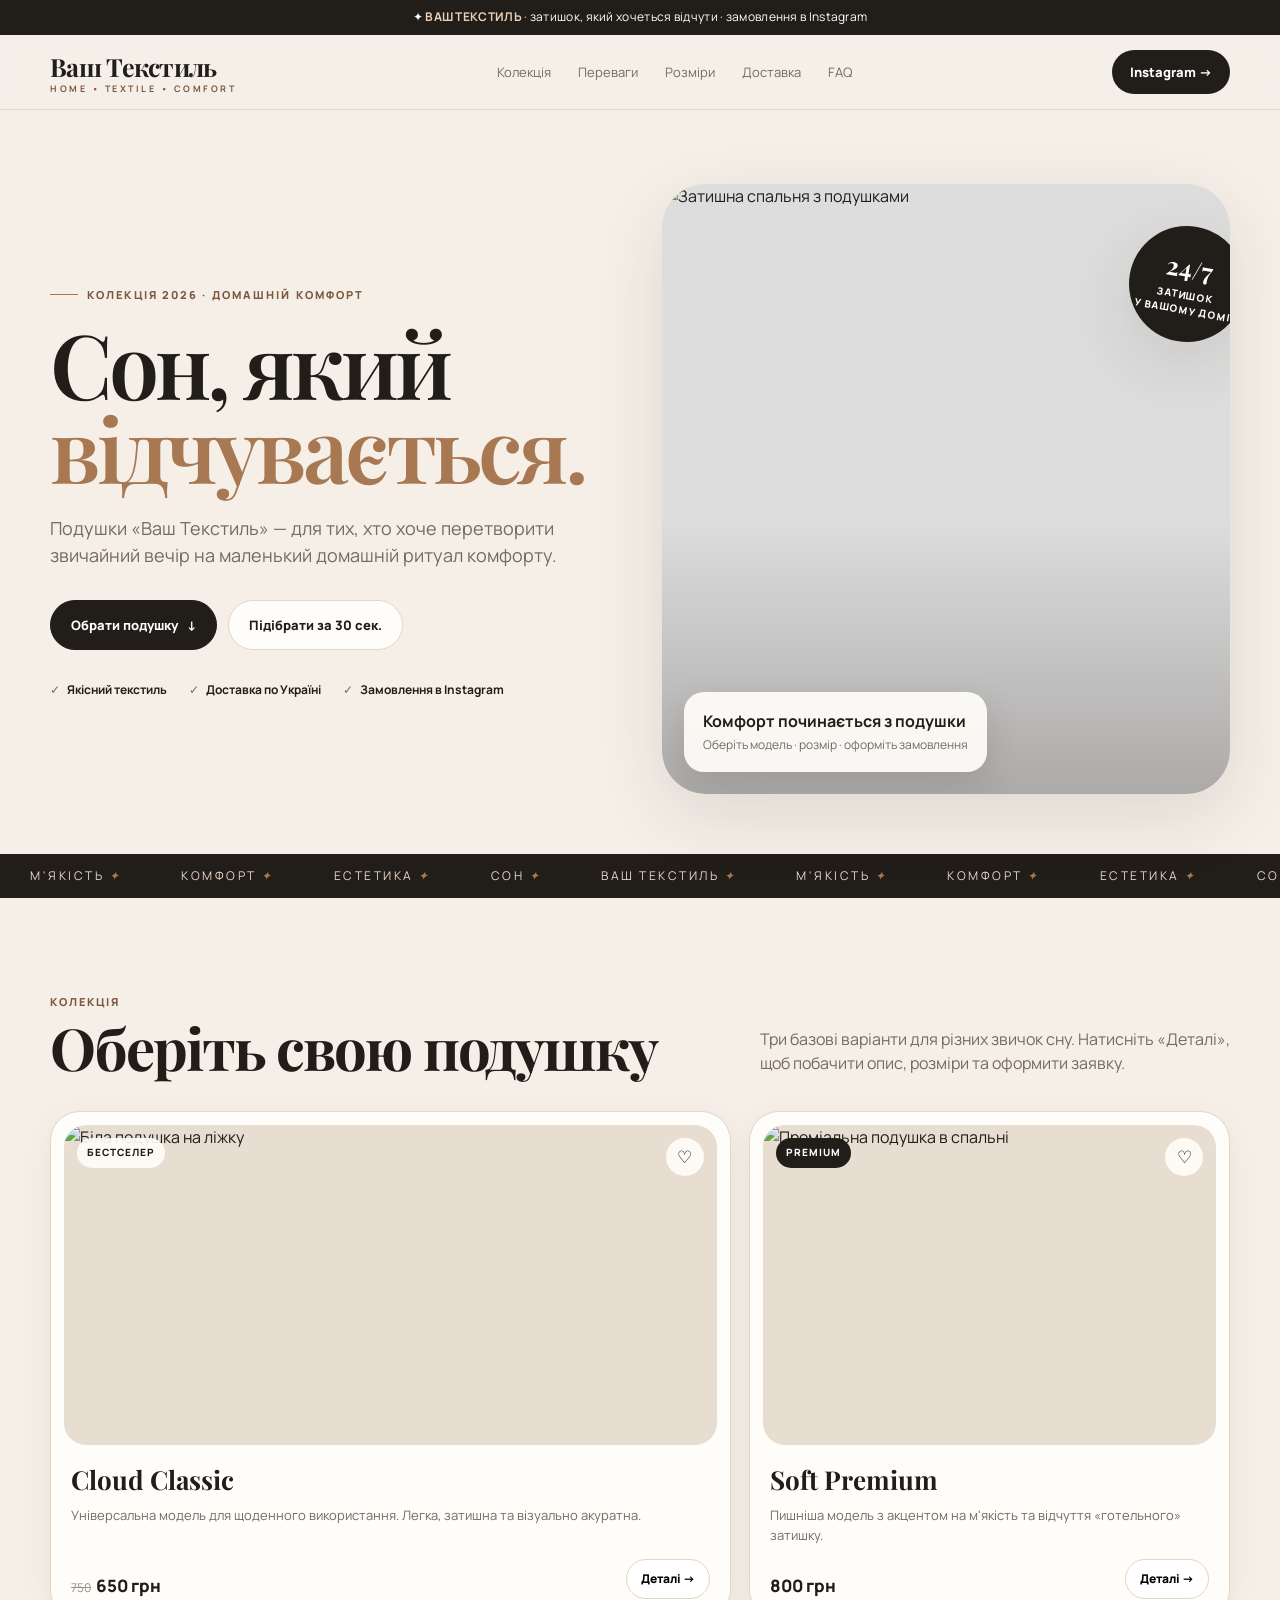
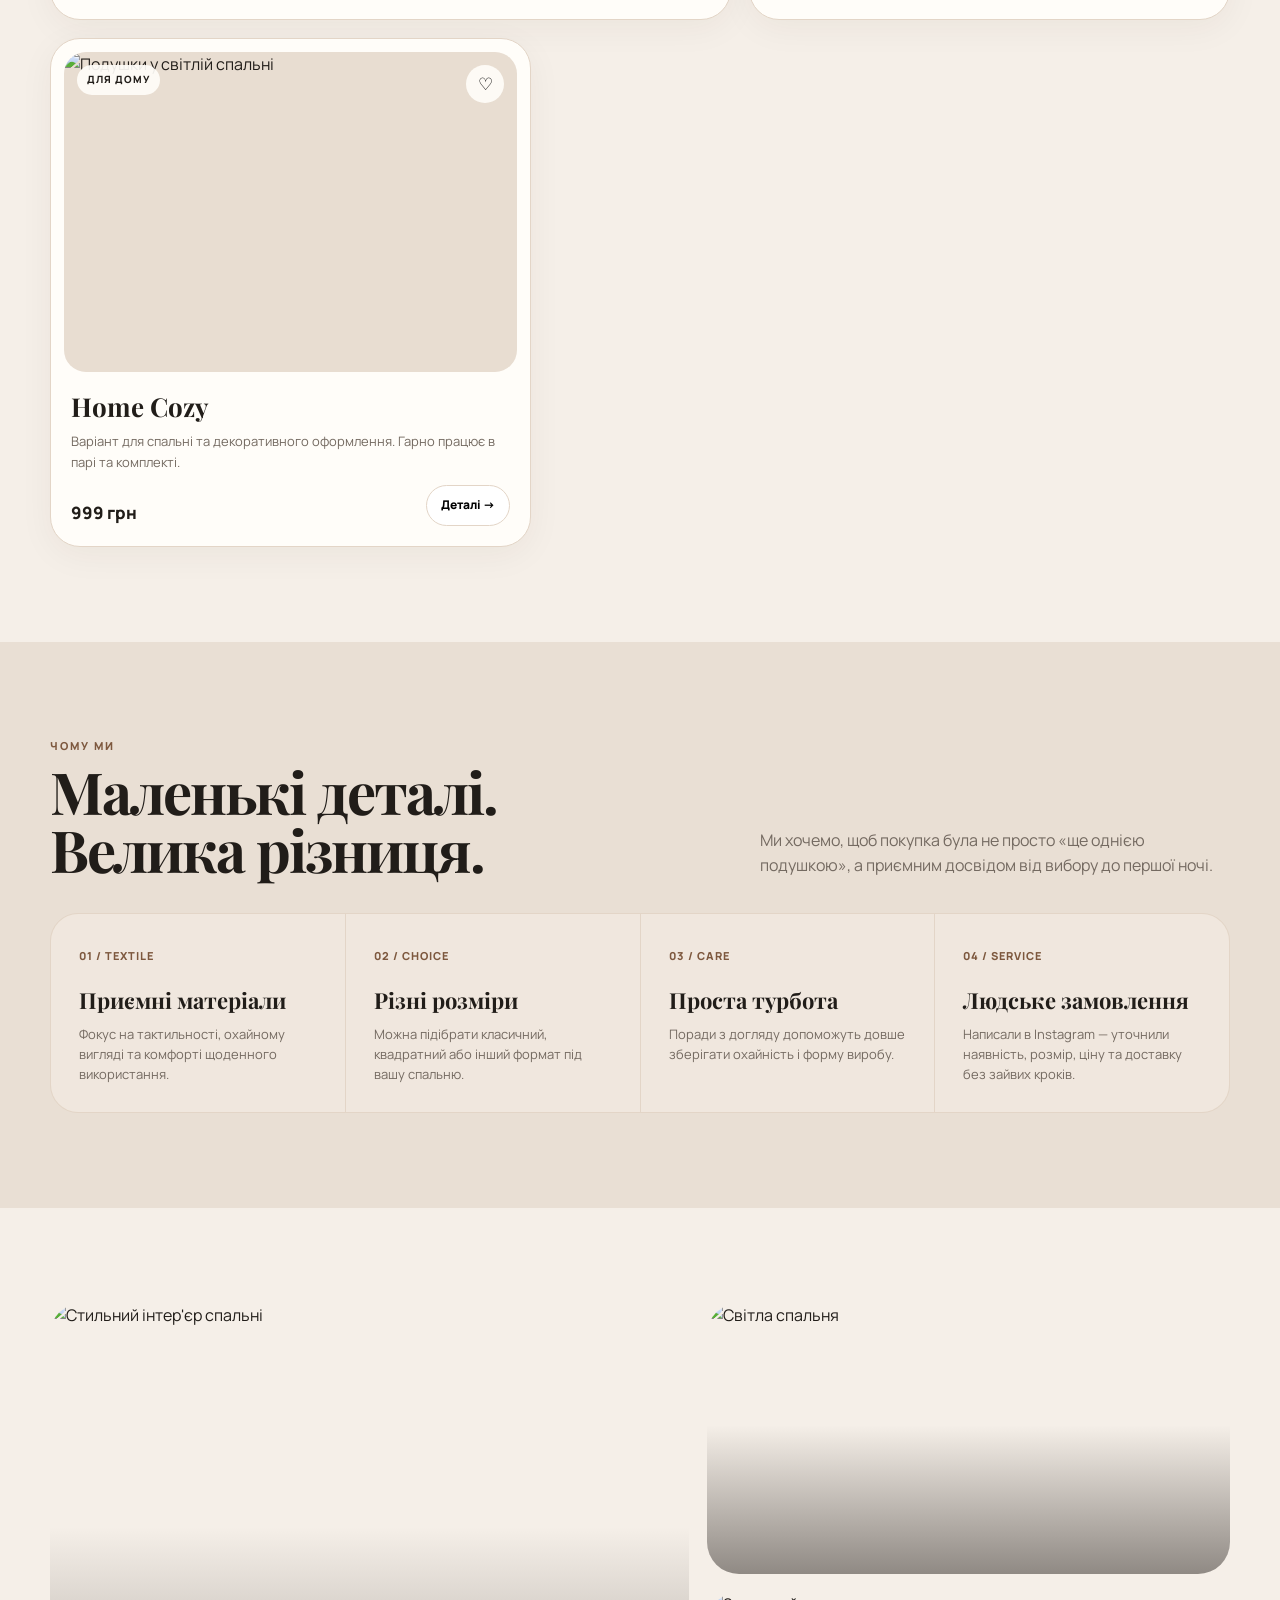
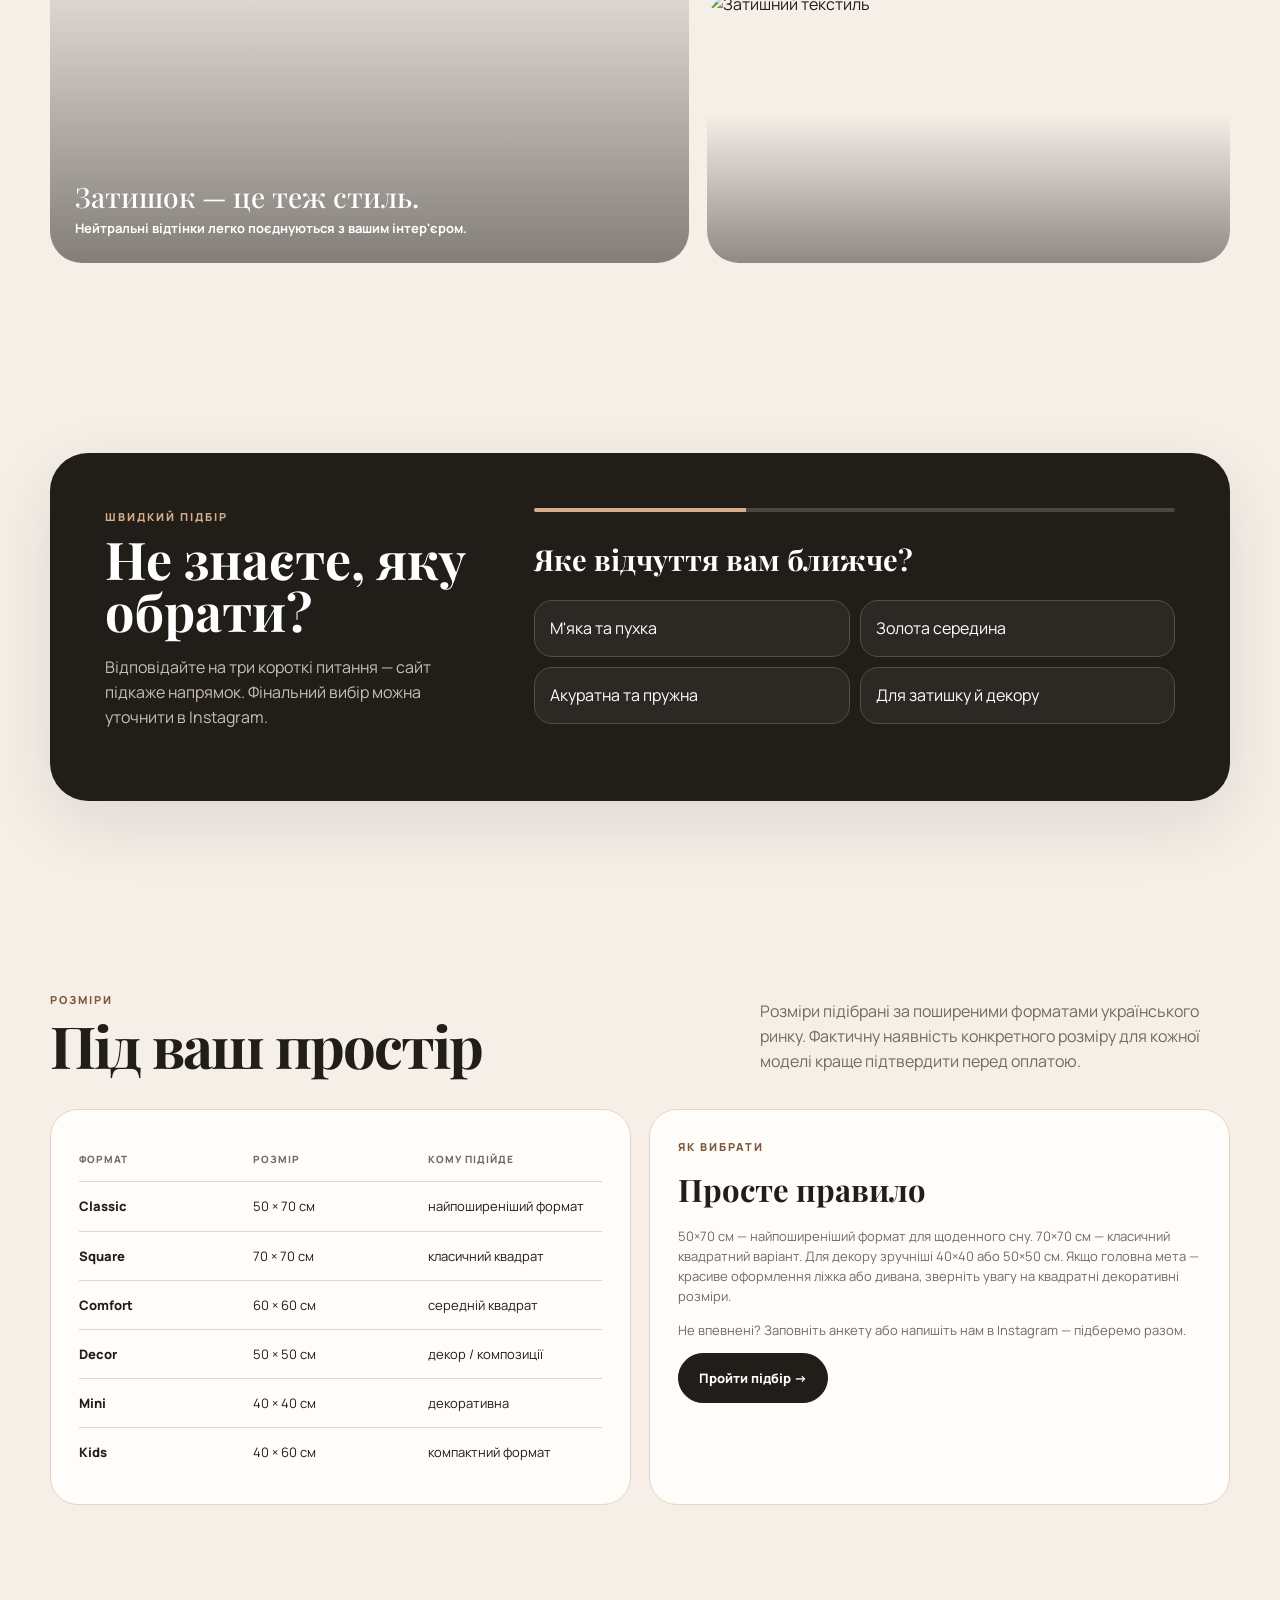
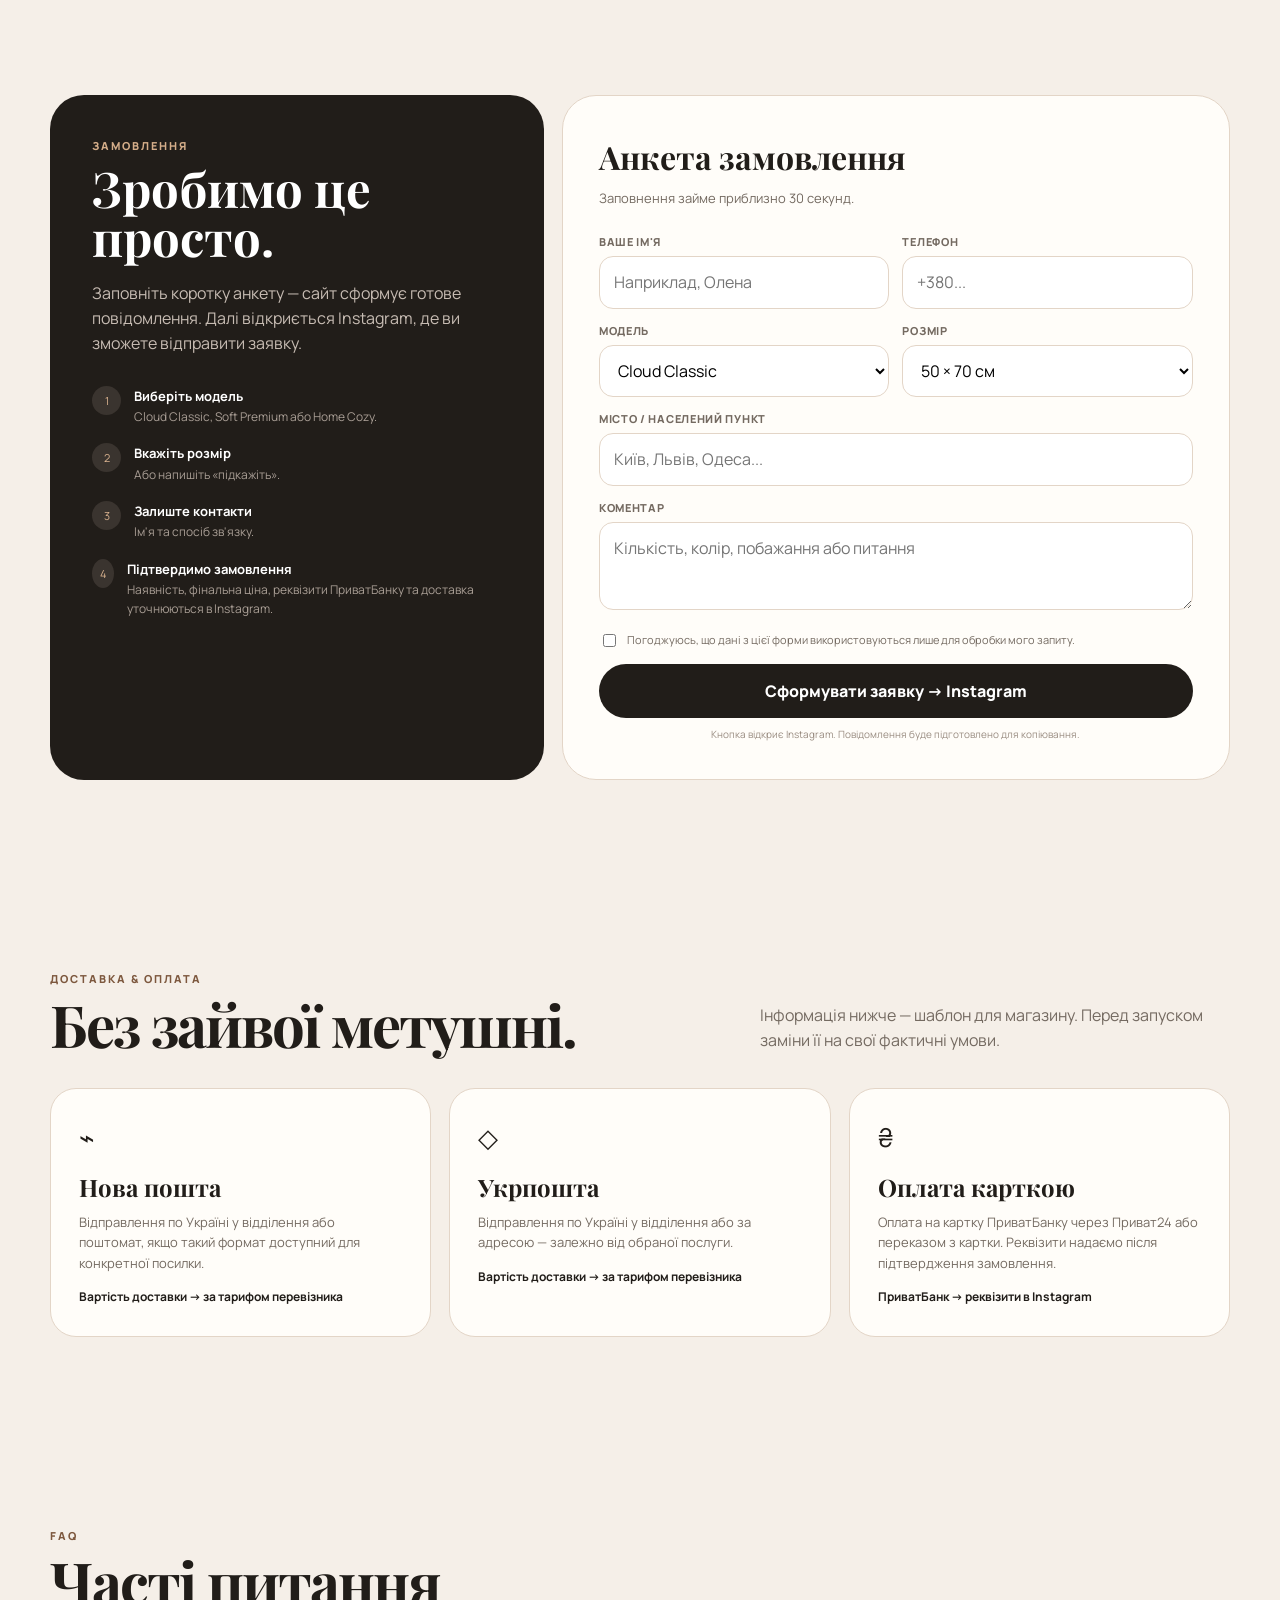
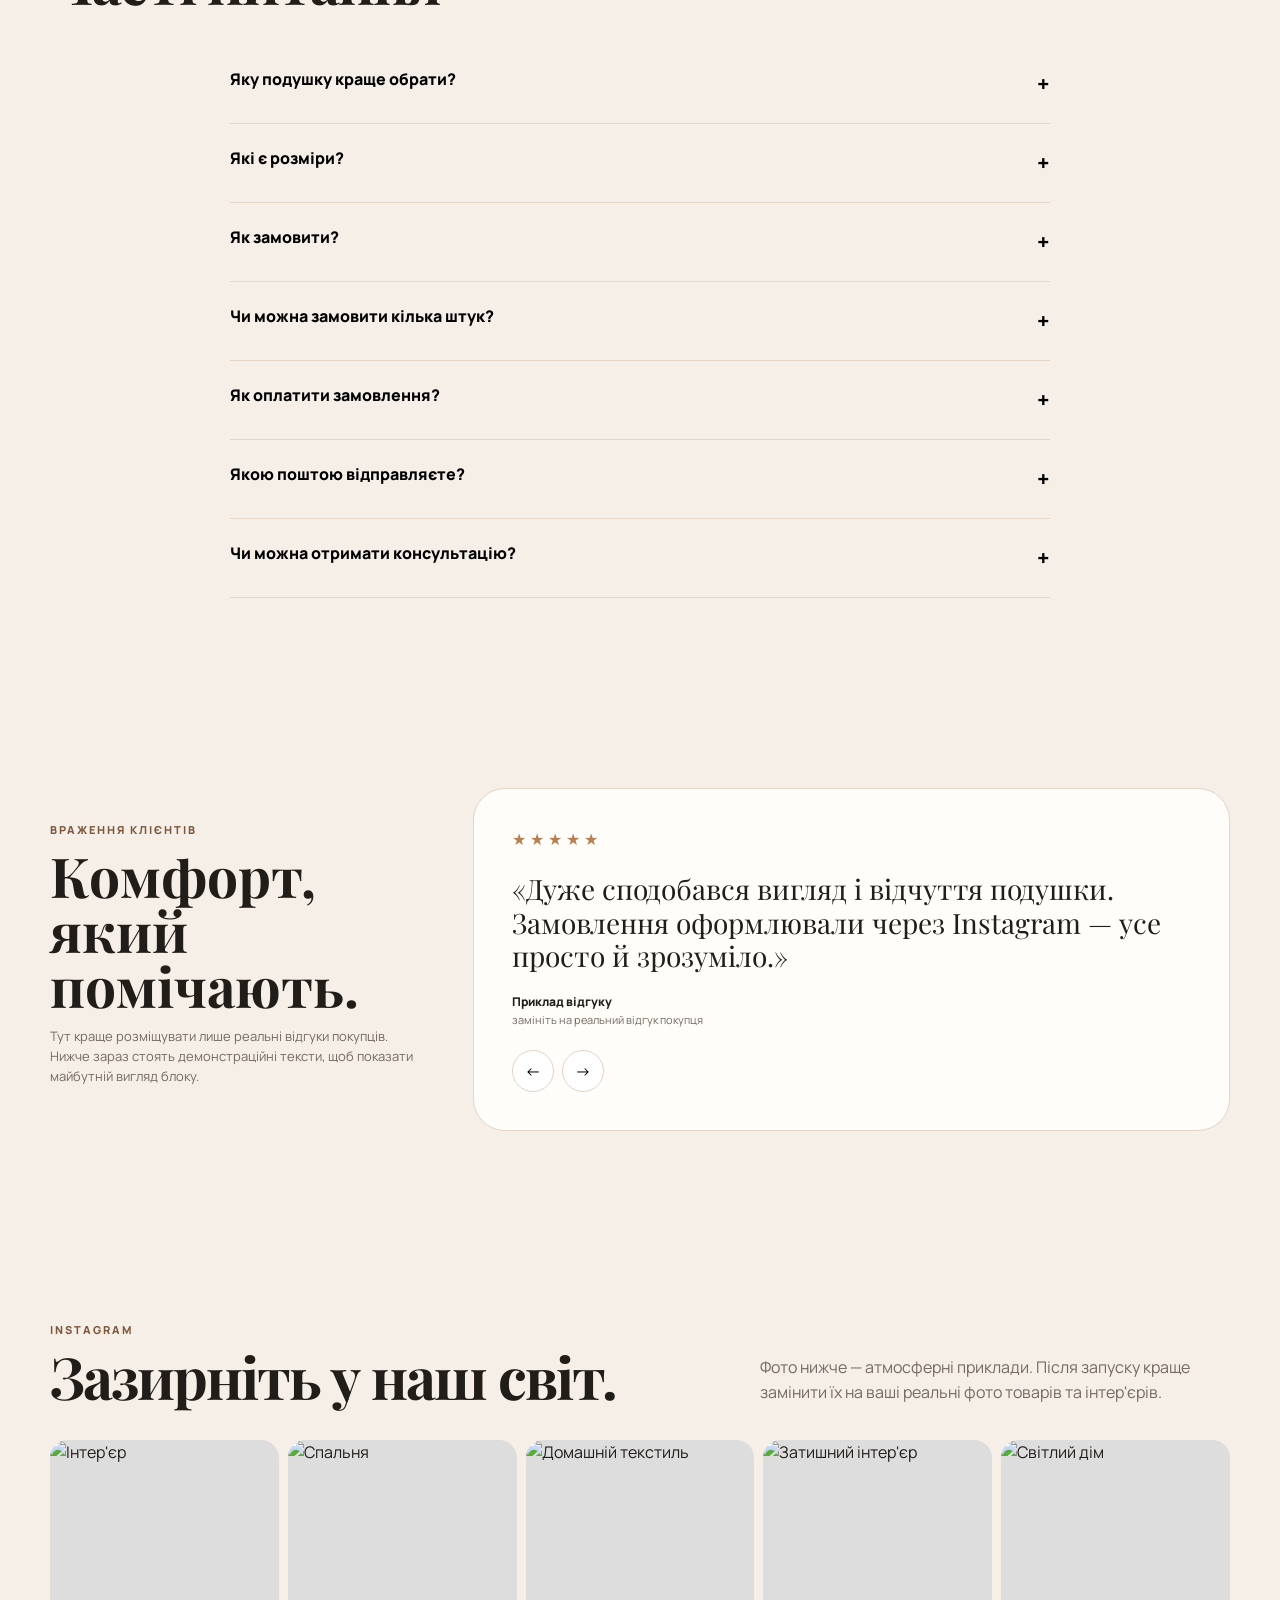
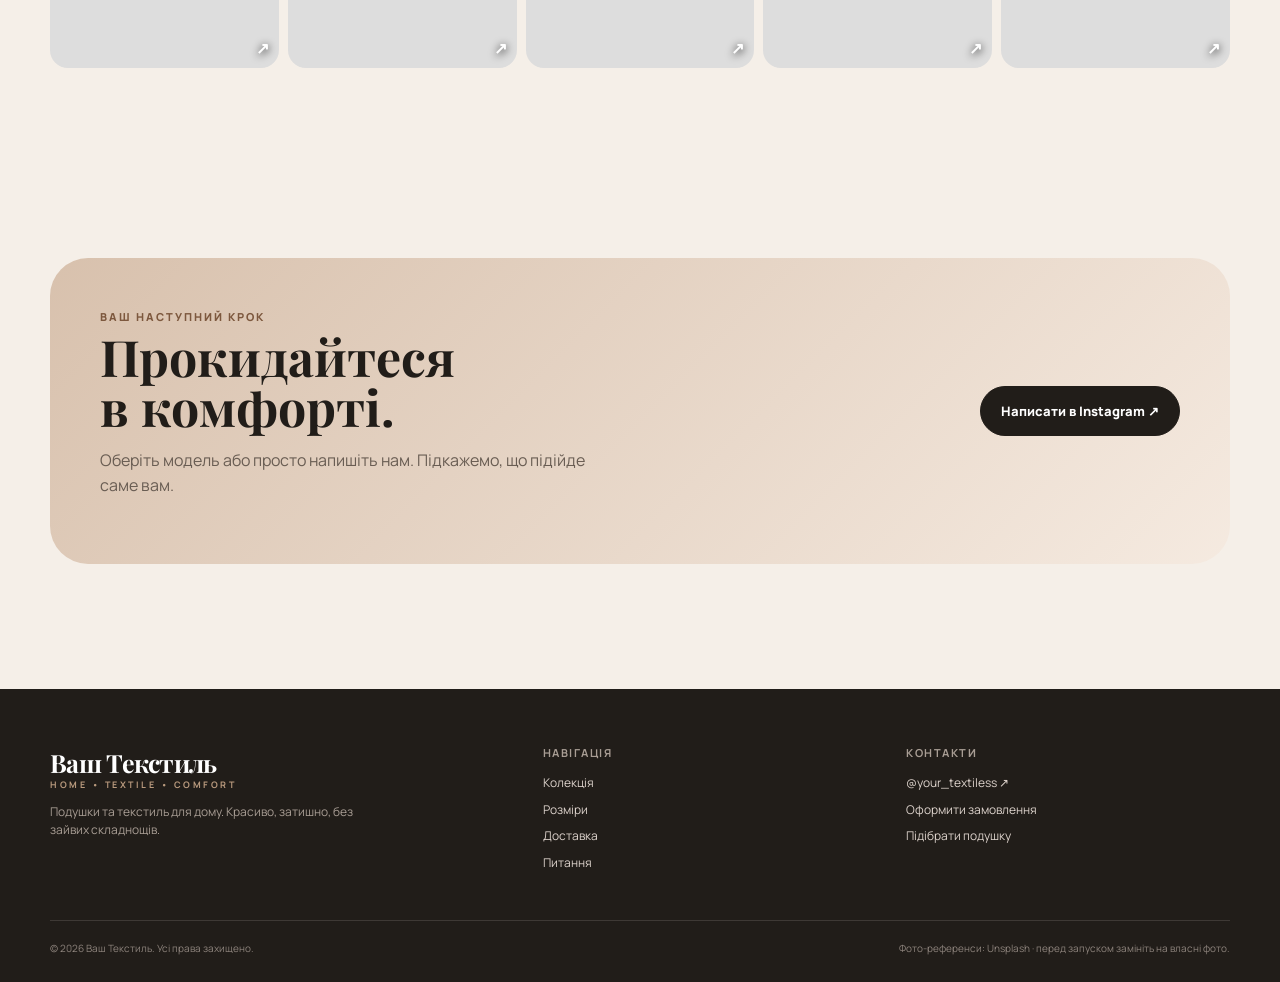
==== commit e2f64591: "Add files via upload" ====
--- a/index.html
+++ b/index.html
@@ -61,7 +61,7 @@
 
 section{padding:95px 0}.section-head{display:flex;justify-content:space-between;align-items:end;gap:30px;margin-bottom:35px}.eyebrow{font-size:11px;text-transform:uppercase;letter-spacing:2px;color:var(--accent2);font-weight:800}.section-head h2{font-size:clamp(39px,5vw,58px);line-height:1;margin:8px 0 0;letter-spacing:-2px}.section-head p{max-width:470px;color:var(--muted);margin:0}
 
-.products{display:grid;grid-template-columns:repeat(3,1fr);gap:18px}
+.products{display:grid;grid-template-columns:repeat(12,1fr);gap:18px}.product{grid-column:span 4}.product:nth-child(1){grid-column:span 7}.product:nth-child(2){grid-column:span 5}.product:nth-child(3){grid-column:span 5}
 .product{background:var(--paper);border:1px solid var(--line);border-radius:var(--r);padding:13px;box-shadow:0 8px 35px rgba(62,43,28,.05);transition:.3s;position:relative}.product:hover{transform:translateY(-7px);box-shadow:var(--shadow)}
 .photo{height:320px;border-radius:22px;overflow:hidden;position:relative;background:#e8ddd1}.photo img{width:100%;height:100%;object-fit:cover;transition:.6s}.product:hover .photo img{transform:scale(1.045)}
 .tag{position:absolute;top:13px;left:13px;background:rgba(255,253,249,.92);padding:7px 10px;border-radius:999px;font-size:10px;font-weight:800;text-transform:uppercase;letter-spacing:1px}.tag.sale{background:var(--dark);color:#fff}
@@ -105,7 +105,7 @@
 @media(max-width:900px){
  .navlinks{display:none}.menu{display:block}.hero-grid,.order,.reviews,.showcase{grid-template-columns:1fr}.hero-photo{height:520px}.float-badge{right:8px}.features{grid-template-columns:1fr 1fr}.products{grid-template-columns:1fr 1fr}.delivery{grid-template-columns:1fr 1fr}.sizes{grid-template-columns:1fr}.instagram{grid-template-columns:repeat(3,1fr)}.footer-grid{grid-template-columns:1fr 1fr}
 }
-@media(max-width:600px){
+@media(max-width:600px){.products{grid-template-columns:1fr}.product,.product:nth-child(1),.product:nth-child(2),.product:nth-child(3){grid-column:span 1}
  .container{width:calc(100% - 22px)}.topbar{font-size:10px}.nav{height:64px}.logo{font-size:21px}.header .pillbtn{display:none}
  .hero{padding:38px 0 20px}.hero-grid{gap:28px}h1{letter-spacing:-2.5px}.lead{font-size:16px}.trust{gap:10px;flex-wrap:wrap}.hero-photo{height:430px;border-radius:30px}.float-badge{width:88px;height:88px;font-size:8px;top:20px}.float-badge b{font-size:19px}
  section{padding:62px 0}.section-head{display:block}.section-head p{margin-top:13px}.products{grid-template-columns:1fr}.photo{height:350px}.features,.delivery{grid-template-columns:1fr}.feature{padding:22px}.show-img{height:430px}.show-side .mini{min-height:220px}
@@ -115,7 +115,18 @@
  .instagram{grid-template-columns:repeat(2,1fr)}.footer-grid{grid-template-columns:1fr}.copyright{display:block}.copyright span{display:block;margin-top:7px}
  .mobilebar{display:flex;position:fixed;z-index:60;bottom:0;left:0;right:0;padding:8px 10px calc(8px + env(safe-area-inset-bottom));background:rgba(255,253,249,.94);backdrop-filter:blur(18px);border-top:1px solid var(--line);gap:8px}.mobilebar a{flex:1;text-align:center;padding:11px;border-radius:999px;font-size:11px;font-weight:800}.mobilebar a:first-child{background:#fff;border:1px solid var(--line)}.mobilebar a:last-child{background:var(--dark);color:#fff}
 }
-</style>
+<style>
+.order-success{position:fixed;inset:0;z-index:9999;background:rgba(20,18,15,.62);backdrop-filter:blur(12px);display:flex;align-items:center;justify-content:center;padding:20px}
+.order-success-card{width:min(620px,100%);max-height:90vh;overflow:auto;background:#f8f4ec;border-radius:28px;padding:30px;box-shadow:0 30px 100px rgba(0,0,0,.28);position:relative}
+.order-close{position:absolute;right:18px;top:14px;border:0;background:none;font-size:32px;cursor:pointer;color:#6f685f}
+.success-mark{width:54px;height:54px;border-radius:50%;display:grid;place-items:center;background:#24231f;color:#fff;font-size:26px;margin-bottom:18px}
+.order-success-card h2{font-family:Georgia,serif;font-size:clamp(30px,5vw,48px);line-height:1;margin:8px 0 14px}
+.order-success-card p{color:#6d675f;line-height:1.6}
+.order-preview{margin:20px 0;padding:18px;background:#fff;border:1px solid #e5ded3;border-radius:16px;font-size:14px;line-height:1.55}
+.order-actions{display:grid;grid-template-columns:1fr 1fr;gap:10px}.order-actions .btn{text-align:center;text-decoration:none}
+.copy-note{text-align:center;color:#81796f;font-size:12px;margin-top:14px}
+@media(max-width:560px){.order-actions{grid-template-columns:1fr}.order-success-card{padding:24px;border-radius:22px}}
+</style></style>
 </head>
 
 <body>
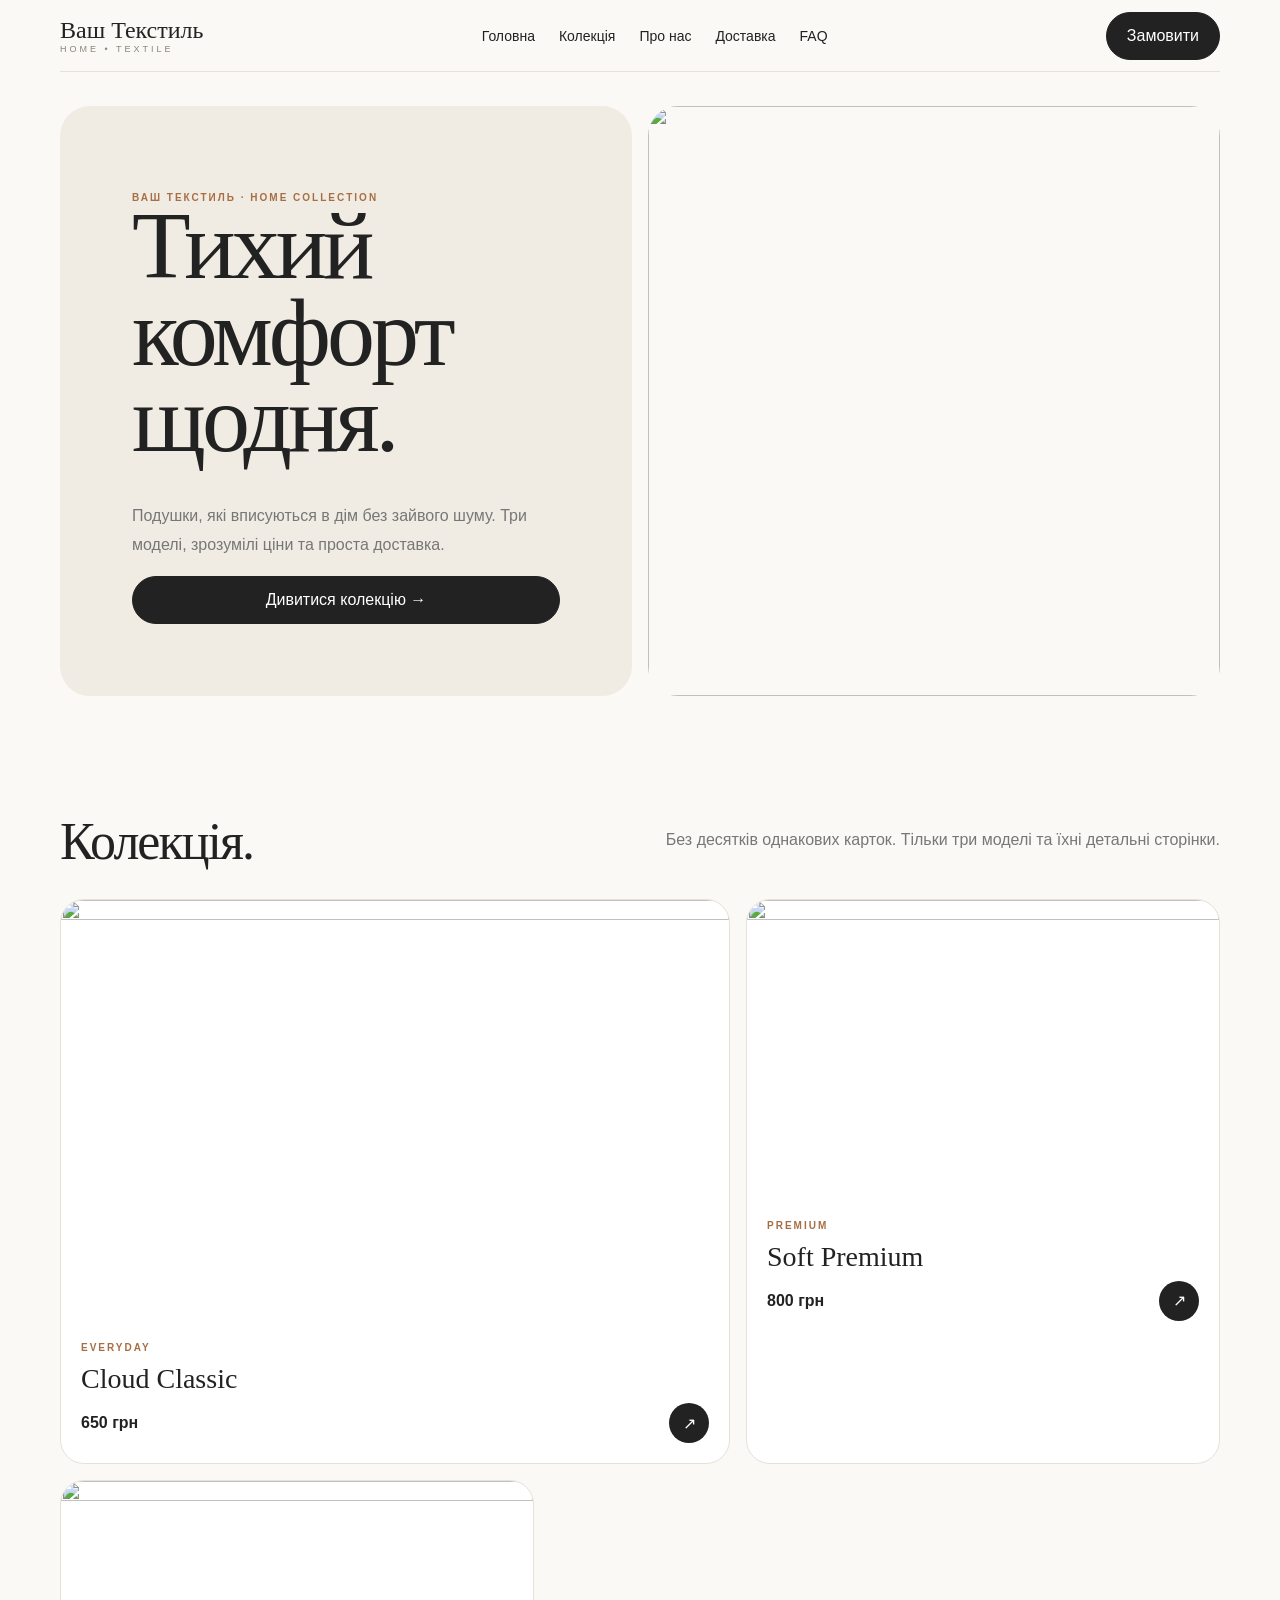
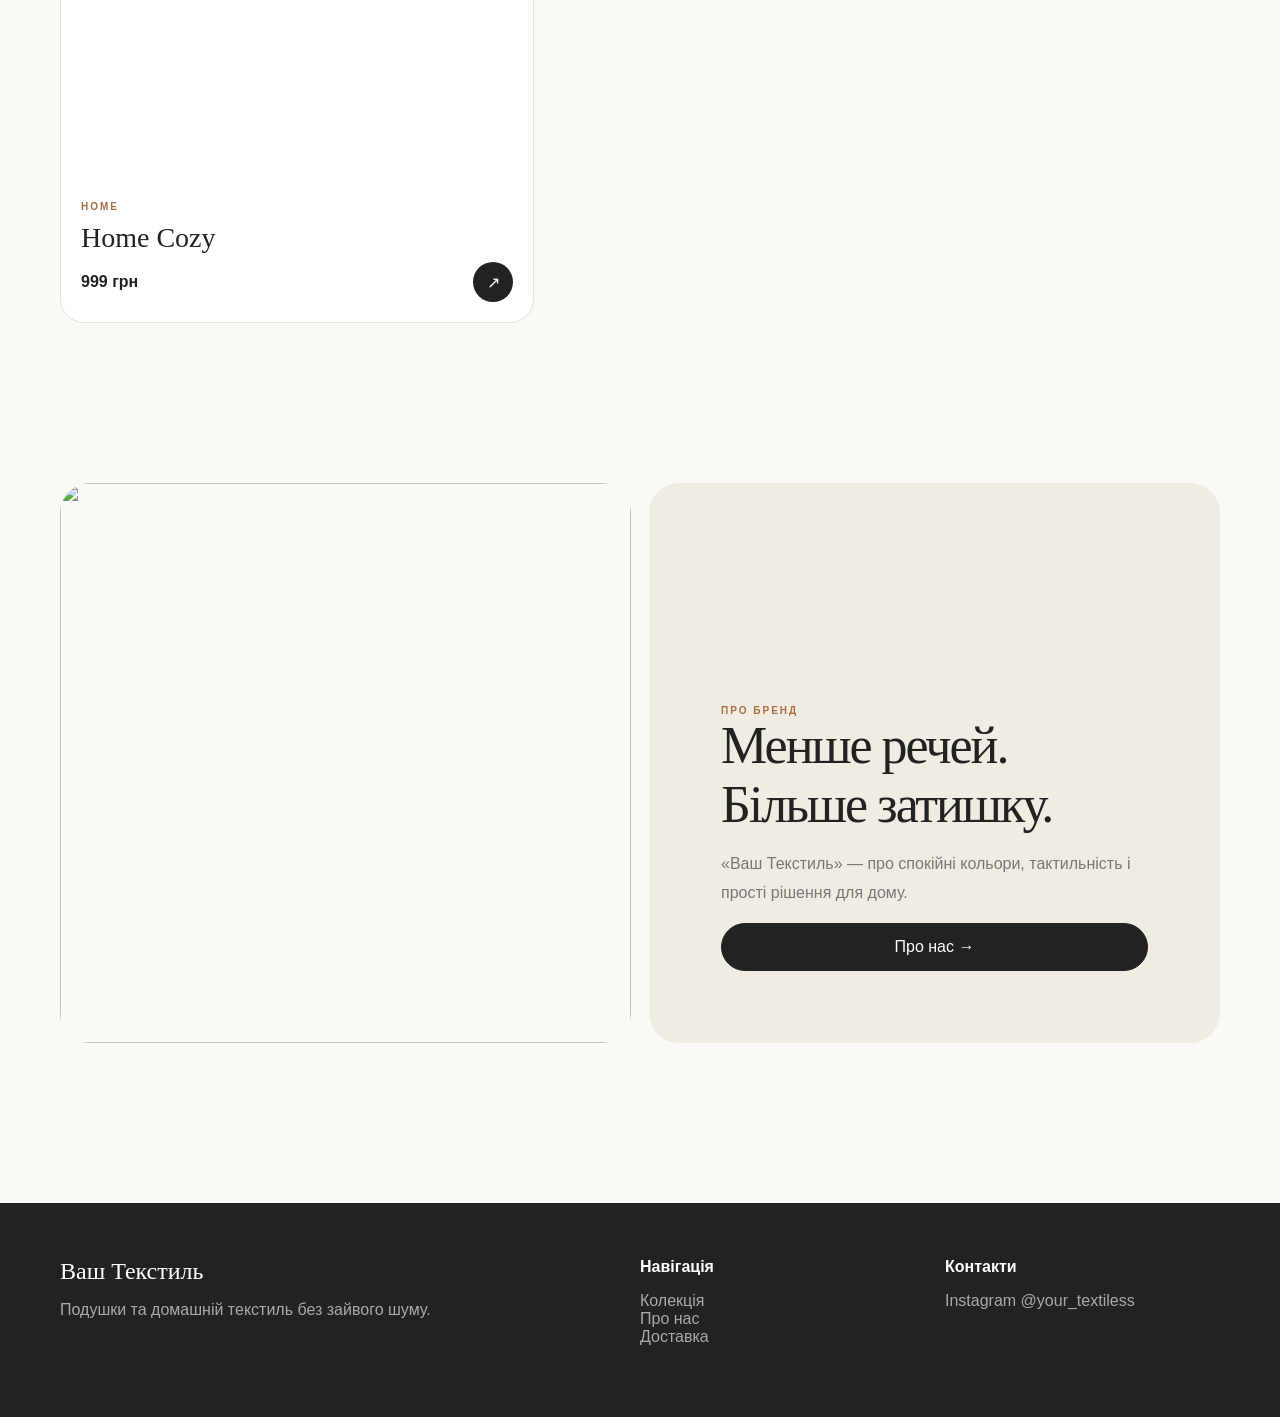
==== commit 3e940762: "Add files via upload" ====
--- a/index.html
+++ b/index.html
@@ -1,392 +1 @@
-<!doctype html>
-<html lang="uk">
-<head>
-<meta charset="utf-8">
-<meta name="viewport" content="width=device-width,initial-scale=1,viewport-fit=cover">
-<meta name="theme-color" content="#efe6dc">
-<meta name="description" content="Ваш Текстиль — подушки для комфортного сну та затишного дому. Оберіть модель, розмір і оформіть замовлення.">
-<meta property="og:title" content="Ваш Текстиль — подушки для затишку">
-<meta property="og:description" content="Преміальний текстиль для вашого дому. Подушки, комфорт і просте замовлення.">
-<meta property="og:type" content="website">
-<title>Ваш Текстиль — подушки для затишку</title>
-<link rel="preconnect" href="https://fonts.googleapis.com">
-<link rel="preconnect" href="https://fonts.gstatic.com" crossorigin>
-<link href="https://fonts.googleapis.com/css2?family=DM+Sans:wght@400;500;600;700&family=Manrope:wght@400;500;600;700;800&family=Playfair+Display:wght@500;600;700&display=swap" rel="stylesheet">
-
-<style>
-:root{
-  --bg:#f5efe8;--paper:#fffdf9;--ink:#211d19;--muted:#746a61;--soft:#e9ddd0;
-  --line:#e3d5c7;--accent:#a87852;--accent2:#7d583e;--dark:#211d19;
-  --shadow:0 22px 70px rgba(56,39,26,.11);--r:30px;--max:1180px;
-}
-*{box-sizing:border-box}html{scroll-behavior:smooth}
-body{margin:0;background:var(--bg);color:var(--ink);font-family:Manrope,Arial,sans-serif;line-height:1.55;overflow-x:hidden}
-body.modal-open{overflow:hidden}
-img{display:block;max-width:100%}a{text-decoration:none;color:inherit}
-button,input,select,textarea{font:inherit}button{cursor:pointer}
-.container{width:min(var(--max),calc(100% - 34px));margin:auto}
-.topbar{background:var(--dark);color:#fff;padding:8px 0;text-align:center;font-size:12px;letter-spacing:.3px}
-.topbar b{color:#ead0b8}
-.header{position:sticky;top:0;z-index:50;background:rgba(245,239,232,.82);backdrop-filter:blur(18px);border-bottom:1px solid rgba(227,213,199,.8)}
-.nav{height:74px;display:flex;align-items:center;justify-content:space-between;gap:18px}
-.logo{font-family:"Playfair Display",serif;font-size:25px;font-weight:700;letter-spacing:-.7px;white-space:nowrap}
-.logo small{font:700 9px Manrope;display:block;letter-spacing:2.5px;color:var(--accent2);text-transform:uppercase;margin-top:-5px}
-.navlinks{display:flex;gap:27px;font-size:13px;color:var(--muted)}
-.navlinks a{position:relative}.navlinks a:after{content:"";position:absolute;left:0;bottom:-7px;width:0;height:1px;background:var(--ink);transition:.25s}.navlinks a:hover:after{width:100%}
-.pillbtn{border:0;background:var(--dark);color:#fff;padding:12px 18px;border-radius:999px;font-weight:800;font-size:13px;transition:.25s}
-.pillbtn:hover{transform:translateY(-2px);box-shadow:0 10px 24px rgba(33,29,25,.16)}
-.menu{display:none;border:1px solid var(--line);background:var(--paper);border-radius:50%;width:42px;height:42px}
-.hero{padding:74px 0 40px;position:relative}
-.hero-grid{display:grid;grid-template-columns:1fr 1.02fr;gap:55px;align-items:center}
-.kicker{display:inline-flex;align-items:center;gap:9px;color:var(--accent2);font-size:11px;font-weight:800;text-transform:uppercase;letter-spacing:2.1px}
-.kicker:before{content:"";width:28px;height:1px;background:var(--accent)}
-h1,h2,h3{font-family:"Playfair Display",serif}
-h1{font-size:clamp(52px,7vw,92px);line-height:.94;letter-spacing:-4px;margin:18px 0 25px;font-weight:600}
-h1 em{font-style:normal;color:var(--accent)}
-.lead{font-size:18px;color:var(--muted);max-width:560px}
-.actions{display:flex;gap:11px;flex-wrap:wrap;margin-top:30px}
-.btn{display:inline-flex;align-items:center;justify-content:center;gap:9px;border-radius:999px;padding:14px 20px;font-weight:800;font-size:13px;border:1px solid var(--line);transition:.25s}
-.btn.dark{background:var(--dark);color:#fff;border-color:var(--dark)}.btn.light{background:var(--paper)}
-.btn:hover{transform:translateY(-2px)}
-.trust{display:flex;gap:22px;margin-top:31px;color:var(--muted);font-size:12px}.trust span{display:flex;gap:7px;align-items:center}.trust b{color:var(--ink)}
-.hero-photo{height:610px;border-radius:44px;overflow:hidden;position:relative;box-shadow:var(--shadow);background:#ddd}
-.hero-photo img{width:100%;height:100%;object-fit:cover}
-.hero-photo:after{content:"";position:absolute;inset:0;background:linear-gradient(180deg,transparent 55%,rgba(24,18,14,.25))}
-.hero-card{position:absolute;z-index:2;left:22px;bottom:22px;background:rgba(255,253,249,.92);backdrop-filter:blur(12px);padding:17px 19px;border-radius:20px;box-shadow:0 12px 35px rgba(0,0,0,.12);font-size:12px}.hero-card strong{display:block;font-size:16px;margin-bottom:2px}.hero-card span{color:var(--muted)}
-.float-badge{position:absolute;z-index:3;right:-15px;top:42px;width:116px;height:116px;border-radius:50%;background:var(--dark);color:#fff;display:grid;place-items:center;text-align:center;font-size:10px;font-weight:800;letter-spacing:1px;box-shadow:var(--shadow);transform:rotate(10deg)}
-.float-badge b{font-family:"Playfair Display";font-size:25px;display:block;letter-spacing:0}
-
-.marquee{overflow:hidden;background:var(--dark);color:#fff;margin-top:20px}.marquee-track{display:flex;width:max-content;animation:marquee 25s linear infinite;padding:13px 0}.marquee span{font-size:12px;text-transform:uppercase;letter-spacing:2.5px;margin:0 30px;color:#e9d8c7}.dot{color:#a87852}
-@keyframes marquee{to{transform:translateX(-50%)}}
-
-section{padding:95px 0}.section-head{display:flex;justify-content:space-between;align-items:end;gap:30px;margin-bottom:35px}.eyebrow{font-size:11px;text-transform:uppercase;letter-spacing:2px;color:var(--accent2);font-weight:800}.section-head h2{font-size:clamp(39px,5vw,58px);line-height:1;margin:8px 0 0;letter-spacing:-2px}.section-head p{max-width:470px;color:var(--muted);margin:0}
-
-.products{display:grid;grid-template-columns:repeat(12,1fr);gap:18px}.product{grid-column:span 4}.product:nth-child(1){grid-column:span 7}.product:nth-child(2){grid-column:span 5}.product:nth-child(3){grid-column:span 5}
-.product{background:var(--paper);border:1px solid var(--line);border-radius:var(--r);padding:13px;box-shadow:0 8px 35px rgba(62,43,28,.05);transition:.3s;position:relative}.product:hover{transform:translateY(-7px);box-shadow:var(--shadow)}
-.photo{height:320px;border-radius:22px;overflow:hidden;position:relative;background:#e8ddd1}.photo img{width:100%;height:100%;object-fit:cover;transition:.6s}.product:hover .photo img{transform:scale(1.045)}
-.tag{position:absolute;top:13px;left:13px;background:rgba(255,253,249,.92);padding:7px 10px;border-radius:999px;font-size:10px;font-weight:800;text-transform:uppercase;letter-spacing:1px}.tag.sale{background:var(--dark);color:#fff}
-.wish{position:absolute;right:13px;top:13px;width:38px;height:38px;border:0;border-radius:50%;background:rgba(255,253,249,.92);font-size:17px}
-.product-body{padding:15px 7px 7px}.product-body h3{font-size:26px;margin:0 0 4px}.product-body p{font-size:13px;color:var(--muted);margin:0 0 12px;min-height:42px}
-.meta{display:flex;justify-content:space-between;align-items:end;gap:10px}.price{font-weight:800;font-size:17px}.old{text-decoration:line-through;color:#9b8e83;font-size:12px;margin-right:5px}.choose{border:1px solid var(--line);background:#fff;padding:10px 14px;border-radius:999px;font-weight:800;font-size:12px}
-
-.feature-band{background:#e9dfd4}.features{display:grid;grid-template-columns:repeat(4,1fr);gap:1px;background:var(--line);border:1px solid var(--line);border-radius:28px;overflow:hidden}.feature{background:rgba(255,253,249,.45);padding:28px}.feature .num{font-size:11px;color:var(--accent2);font-weight:800;letter-spacing:1px}.feature h3{font-size:22px;margin:16px 0 7px}.feature p{font-size:13px;color:var(--muted);margin:0}
-
-.showcase{display:grid;grid-template-columns:1.1fr .9fr;gap:18px}.show-img{border-radius:32px;overflow:hidden;height:560px;position:relative}.show-img img{width:100%;height:100%;object-fit:cover}.show-img .caption{position:absolute;left:25px;bottom:25px;color:#fff;z-index:2}.show-img:after{content:"";position:absolute;inset:0;background:linear-gradient(180deg,transparent 40%,rgba(20,14,10,.5))}
-.show-side{display:grid;gap:18px}.show-side .mini{border-radius:32px;overflow:hidden;position:relative;min-height:271px}.mini img{width:100%;height:100%;object-fit:cover}.mini:after{content:"";position:absolute;inset:0;background:linear-gradient(180deg,transparent 45%,rgba(20,14,10,.45))}
-.caption{font-size:13px;font-weight:700}.caption b{display:block;font-family:"Playfair Display";font-size:28px;font-weight:500}
-
-.quiz{background:var(--dark);color:#fff;border-radius:38px;padding:55px;display:grid;grid-template-columns:.75fr 1.25fr;gap:45px;box-shadow:var(--shadow)}.quiz h2{font-size:52px;line-height:1;margin:8px 0 18px}.quiz p{color:#c9beb5}.progress{height:4px;background:#4c4641;border-radius:99px;overflow:hidden;margin-bottom:25px}.progress i{display:block;height:100%;width:33%;background:#d4ad89;transition:.4s}.q{display:none}.q.active{display:block;animation:fadeUp .35s ease}.q h3{font-size:29px;margin:0 0 18px}.options{display:grid;grid-template-columns:1fr 1fr;gap:10px}.option{border:1px solid #554e48;background:#2c2824;color:#fff;border-radius:18px;padding:15px;text-align:left}.option:hover{border-color:#d4ad89;background:#37302a}.quiz-result{display:none;background:#fff;color:var(--ink);border-radius:24px;padding:25px}.quiz-result h3{font-size:30px;margin:0 0 7px}.quiz-result p{color:var(--muted)}
-
-.order{display:grid;grid-template-columns:.85fr 1.15fr;gap:18px}.order-info{background:var(--dark);color:#fff;border-radius:34px;padding:42px}.order-info h2{font-size:49px;line-height:1;margin:9px 0 20px}.order-info p{color:#c7bcb3}.steps{margin-top:30px;display:grid;gap:17px}.step{display:flex;gap:13px;align-items:start}.step i{font-style:normal;width:29px;height:29px;border-radius:50%;background:#3a342f;display:grid;place-items:center;font-size:11px;color:#d9b28f}.step b{display:block;font-size:13px}.step span{display:block;color:#a99e95;font-size:12px;margin-top:2px}
-.form{background:var(--paper);border:1px solid var(--line);border-radius:34px;padding:36px}.form h3{font-size:32px;margin:0 0 6px}.form .sub{color:var(--muted);font-size:13px;margin:0 0 25px}.fields{display:grid;grid-template-columns:1fr 1fr;gap:13px}.field.full{grid-column:1/-1}.field label{display:block;font-size:11px;font-weight:800;margin:0 0 6px;color:var(--muted);text-transform:uppercase;letter-spacing:.7px}.field input,.field select,.field textarea{width:100%;border:1px solid var(--line);background:#fff;border-radius:14px;padding:13px 14px;outline:0;transition:.2s}.field textarea{min-height:88px;resize:vertical}.field input:focus,.field select:focus,.field textarea:focus{border-color:var(--accent);box-shadow:0 0 0 4px rgba(168,120,82,.09)}.check{display:flex;gap:8px;align-items:flex-start;color:var(--muted);font-size:11px;margin:14px 0}.check input{margin-top:3px}.submit{width:100%;border:0;background:var(--dark);color:#fff;padding:15px;border-radius:999px;font-weight:800}.note{font-size:10px;color:#998c81;text-align:center;margin:9px 0 0}
-
-.delivery{display:grid;grid-template-columns:repeat(3,1fr);gap:18px}.del{background:var(--paper);border:1px solid var(--line);border-radius:26px;padding:28px}.del-icon{font-size:26px}.del h3{font-size:24px;margin:12px 0 6px}.del p{font-size:13px;color:var(--muted);margin:0}.del strong{display:inline-block;margin-top:15px;font-size:12px}
-
-.sizes{display:grid;grid-template-columns:1fr 1fr;gap:18px}.size-table{background:var(--paper);border:1px solid var(--line);border-radius:28px;padding:28px}.size-row{display:grid;grid-template-columns:1fr 1fr 1fr;padding:14px 0;border-bottom:1px solid var(--line);font-size:13px}.size-row:first-child{color:var(--muted);font-size:10px;text-transform:uppercase;letter-spacing:1px;font-weight:800}.size-row:last-child{border-bottom:0}.size-row b{font-weight:800}
-
-.faq{max-width:820px;margin:auto}.faq-item{border-bottom:1px solid var(--line)}.faq-q{width:100%;border:0;background:none;text-align:left;padding:22px 0;display:flex;justify-content:space-between;gap:20px;font-weight:800}.faq-q span{font-size:22px;transition:.25s}.faq-a{display:grid;grid-template-rows:0fr;transition:.3s}.faq-a>div{overflow:hidden;color:var(--muted);font-size:13px}.faq-item.open .faq-a{grid-template-rows:1fr}.faq-item.open .faq-q span{transform:rotate(45deg)}
-
-.reviews{display:grid;grid-template-columns:1fr 2fr;gap:45px;align-items:center}.review-main{background:var(--paper);border:1px solid var(--line);border-radius:32px;padding:38px}.stars{letter-spacing:4px;color:#b77f51}.review-text{font-family:"Playfair Display";font-size:28px;line-height:1.2;margin:20px 0}.review-name{font-size:12px;font-weight:800}.review-city{font-size:11px;color:var(--muted)}.review-controls{display:flex;gap:8px;margin-top:22px}.round{width:42px;height:42px;border-radius:50%;border:1px solid var(--line);background:#fff}
-
-.instagram{display:grid;grid-template-columns:repeat(5,1fr);gap:9px}.insta{aspect-ratio:1;border-radius:18px;overflow:hidden;background:#ddd;position:relative}.insta img{width:100%;height:100%;object-fit:cover;transition:.5s}.insta:hover img{transform:scale(1.06)}.insta:after{content:"↗";position:absolute;right:10px;bottom:8px;color:#fff;font-weight:800;text-shadow:0 2px 8px #000}
-
-.contact-cta{background:linear-gradient(135deg,#d8c1ad,#f5eae0);border-radius:38px;padding:50px;display:flex;align-items:center;justify-content:space-between;gap:25px}.contact-cta h2{font-size:50px;line-height:1;margin:7px 0 0}.contact-cta p{color:#695d53;max-width:500px}
-
-footer{background:var(--dark);color:#fff;padding:55px 0 25px;margin-top:30px}.footer-grid{display:grid;grid-template-columns:1.4fr 1fr 1fr;gap:40px;padding-bottom:40px}.footer-brand p{color:#a89d94;font-size:12px;max-width:320px}.footer h4{font-size:11px;text-transform:uppercase;letter-spacing:1.5px;color:#a89d94;margin:0 0 13px}.footer a{display:block;font-size:12px;margin:8px 0;color:#ddd3cc}.copyright{border-top:1px solid #3e3935;padding-top:20px;color:#8e847d;font-size:10px;display:flex;justify-content:space-between;gap:15px}
-
-.mobilebar{display:none}
-.modal{position:fixed;inset:0;background:rgba(23,18,14,.65);backdrop-filter:blur(8px);z-index:100;display:none;align-items:center;justify-content:center;padding:15px}.modal.open{display:flex}.modal-box{background:var(--paper);width:min(600px,100%);max-height:92vh;overflow:auto;border-radius:30px;padding:30px;position:relative;animation:scaleIn .25s ease}.close{position:absolute;right:15px;top:15px;width:40px;height:40px;border:1px solid var(--line);border-radius:50%;background:#fff;font-size:20px}.modal-box h2{font-size:38px;margin:0 0 5px}.modal-box p{color:var(--muted);font-size:13px}.modal-price{background:#f1e7dc;padding:15px;border-radius:17px;margin:17px 0}.modal-price b{font-size:20px}
-.toast{position:fixed;left:50%;bottom:24px;transform:translate(-50%,20px);background:var(--dark);color:#fff;padding:13px 17px;border-radius:999px;font-size:12px;opacity:0;pointer-events:none;z-index:200;transition:.3s;box-shadow:var(--shadow)}.toast.show{opacity:1;transform:translate(-50%,0)}
-
-.reveal{opacity:0;transform:translateY(24px);transition:.7s ease}.reveal.visible{opacity:1;transform:none}
-@keyframes fadeUp{from{opacity:0;transform:translateY(12px)}to{opacity:1;transform:none}}
-@keyframes scaleIn{from{opacity:0;transform:scale(.96)}to{opacity:1;transform:scale(1)}}
-
-@media(max-width:900px){
- .navlinks{display:none}.menu{display:block}.hero-grid,.order,.reviews,.showcase{grid-template-columns:1fr}.hero-photo{height:520px}.float-badge{right:8px}.features{grid-template-columns:1fr 1fr}.products{grid-template-columns:1fr 1fr}.delivery{grid-template-columns:1fr 1fr}.sizes{grid-template-columns:1fr}.instagram{grid-template-columns:repeat(3,1fr)}.footer-grid{grid-template-columns:1fr 1fr}
-}
-@media(max-width:600px){.products{grid-template-columns:1fr}.product,.product:nth-child(1),.product:nth-child(2),.product:nth-child(3){grid-column:span 1}
- .container{width:calc(100% - 22px)}.topbar{font-size:10px}.nav{height:64px}.logo{font-size:21px}.header .pillbtn{display:none}
- .hero{padding:38px 0 20px}.hero-grid{gap:28px}h1{letter-spacing:-2.5px}.lead{font-size:16px}.trust{gap:10px;flex-wrap:wrap}.hero-photo{height:430px;border-radius:30px}.float-badge{width:88px;height:88px;font-size:8px;top:20px}.float-badge b{font-size:19px}
- section{padding:62px 0}.section-head{display:block}.section-head p{margin-top:13px}.products{grid-template-columns:1fr}.photo{height:350px}.features,.delivery{grid-template-columns:1fr}.feature{padding:22px}.show-img{height:430px}.show-side .mini{min-height:220px}
- .quiz{padding:30px 20px;grid-template-columns:1fr;gap:25px;border-radius:28px}.quiz h2{font-size:40px}.options{grid-template-columns:1fr}
- .fields{grid-template-columns:1fr}.field.full{grid-column:auto}.order-info{padding:30px;border-radius:28px}.form{padding:25px;border-radius:28px}
- .contact-cta{display:block;padding:32px;border-radius:28px}.contact-cta h2{font-size:40px}.contact-cta .btn{margin-top:20px;width:100%}
- .instagram{grid-template-columns:repeat(2,1fr)}.footer-grid{grid-template-columns:1fr}.copyright{display:block}.copyright span{display:block;margin-top:7px}
- .mobilebar{display:flex;position:fixed;z-index:60;bottom:0;left:0;right:0;padding:8px 10px calc(8px + env(safe-area-inset-bottom));background:rgba(255,253,249,.94);backdrop-filter:blur(18px);border-top:1px solid var(--line);gap:8px}.mobilebar a{flex:1;text-align:center;padding:11px;border-radius:999px;font-size:11px;font-weight:800}.mobilebar a:first-child{background:#fff;border:1px solid var(--line)}.mobilebar a:last-child{background:var(--dark);color:#fff}
-}
-<style>
-.order-success{position:fixed;inset:0;z-index:9999;background:rgba(20,18,15,.62);backdrop-filter:blur(12px);display:flex;align-items:center;justify-content:center;padding:20px}
-.order-success-card{width:min(620px,100%);max-height:90vh;overflow:auto;background:#f8f4ec;border-radius:28px;padding:30px;box-shadow:0 30px 100px rgba(0,0,0,.28);position:relative}
-.order-close{position:absolute;right:18px;top:14px;border:0;background:none;font-size:32px;cursor:pointer;color:#6f685f}
-.success-mark{width:54px;height:54px;border-radius:50%;display:grid;place-items:center;background:#24231f;color:#fff;font-size:26px;margin-bottom:18px}
-.order-success-card h2{font-family:Georgia,serif;font-size:clamp(30px,5vw,48px);line-height:1;margin:8px 0 14px}
-.order-success-card p{color:#6d675f;line-height:1.6}
-.order-preview{margin:20px 0;padding:18px;background:#fff;border:1px solid #e5ded3;border-radius:16px;font-size:14px;line-height:1.55}
-.order-actions{display:grid;grid-template-columns:1fr 1fr;gap:10px}.order-actions .btn{text-align:center;text-decoration:none}
-.copy-note{text-align:center;color:#81796f;font-size:12px;margin-top:14px}
-@media(max-width:560px){.order-actions{grid-template-columns:1fr}.order-success-card{padding:24px;border-radius:22px}}
-</style></style>
-</head>
-
-<body>
-<div class="topbar">✦ <b>ВАШ ТЕКСТИЛЬ</b> · затишок, який хочеться відчути · замовлення в Instagram</div>
-
-<header class="header">
-  <div class="container nav">
-    <a class="logo" href="#top">Ваш Текстиль<small>HOME • TEXTILE • COMFORT</small></a>
-    <nav class="navlinks">
-      <a href="#products">Колекція</a><a href="#why">Переваги</a><a href="#sizes">Розміри</a><a href="#delivery">Доставка</a><a href="#faq">FAQ</a>
-    </nav>
-    <a class="pillbtn" href="https://www.instagram.com/your_textiless?igsi=MXQ4OTBydDQ5b2Fwdw==" target="_blank" rel="noopener">Instagram →</a>
-    <button class="menu" onclick="document.querySelector('.navlinks').classList.toggle('show')" aria-label="Меню">☰</button>
-  </div>
-</header>
-
-<main id="top">
-<section class="hero">
- <div class="container hero-grid">
-  <div class="reveal">
-   <div class="kicker">Колекція 2026 · домашній комфорт</div>
-   <h1>Сон, який<br><em>відчувається.</em></h1>
-   <p class="lead">Подушки «Ваш Текстиль» — для тих, хто хоче перетворити звичайний вечір на маленький домашній ритуал комфорту.</p>
-   <div class="actions">
-    <a class="btn dark" href="#products">Обрати подушку <span>↓</span></a>
-    <a class="btn light" href="#quiz">Підібрати за 30 сек.</a>
-   </div>
-   <div class="trust"><span>✓ <b>Якісний текстиль</b></span><span>✓ <b>Доставка по Україні</b></span><span>✓ <b>Замовлення в Instagram</b></span></div>
-  </div>
-  <div class="hero-photo reveal">
-   <img src="https://images.unsplash.com/photo-1595526114035-0d45ed16cfbf?auto=format&fit=crop&w=1400&q=85" alt="Затишна спальня з подушками" loading="eager">
-   <div class="hero-card"><strong>Комфорт починається з подушки</strong><span>Оберіть модель · розмір · оформіть замовлення</span></div>
-   <div class="float-badge"><div><b>24/7</b>ЗАТИШОК<br>У ВАШОМУ ДОМІ</div></div>
-  </div>
- </div>
-</section>
-
-<div class="marquee"><div class="marquee-track">
- <span>м'якість <i class="dot">✦</i></span><span>комфорт <i class="dot">✦</i></span><span>естетика <i class="dot">✦</i></span><span>сон <i class="dot">✦</i></span><span>ваш текстиль <i class="dot">✦</i></span>
- <span>м'якість <i class="dot">✦</i></span><span>комфорт <i class="dot">✦</i></span><span>естетика <i class="dot">✦</i></span><span>сон <i class="dot">✦</i></span><span>ваш текстиль <i class="dot">✦</i></span>
-</div></div>
-
-<section id="products">
- <div class="container">
-  <div class="section-head reveal"><div><div class="eyebrow">Колекція</div><h2>Оберіть свою подушку</h2></div><p>Три базові варіанти для різних звичок сну. Натисніть «Деталі», щоб побачити опис, розміри та оформити заявку.</p></div>
-  <div class="products">
-   <article class="product reveal">
-    <div class="photo"><img src="https://images.unsplash.com/photo-1584100936595-c0654b55a2e2?auto=format&fit=crop&w=1000&q=85" alt="Біла подушка на ліжку" loading="lazy"><span class="tag">Бестселер</span><button class="wish" aria-label="Обране">♡</button></div>
-    <div class="product-body"><h3>Cloud Classic</h3><p>Універсальна модель для щоденного використання. Легка, затишна та візуально акуратна.</p><div class="meta"><div><span class="old">750</span><span class="price">650 грн</span></div><button class="choose" onclick="openProduct('Cloud Classic','Універсальна подушка для щоденного комфорту.','650 грн','50×70 см · 70×70 см · 60×60 см')">Деталі →</button></div></div>
-   </article>
-   <article class="product reveal">
-    <div class="photo"><img src="https://images.unsplash.com/photo-1578898887932-dce23a595ad4?auto=format&fit=crop&w=1000&q=85" alt="Преміальна подушка в спальні" loading="lazy"><span class="tag sale">Premium</span><button class="wish" aria-label="Обране">♡</button></div>
-    <div class="product-body"><h3>Soft Premium</h3><p>Пишніша модель з акцентом на м'якість та відчуття «готельного» затишку.</p><div class="meta"><div><span class="price">800 грн</span></div><button class="choose" onclick="openProduct('Soft Premium','Пишна модель для тих, хто любить м’яке відчуття та об’єм.','800 грн','50×70 см · 70×70 см')">Деталі →</button></div></div>
-   </article>
-   <article class="product reveal">
-    <div class="photo"><img src="https://images.unsplash.com/photo-1600494603989-9650cf6ddd3d?auto=format&fit=crop&w=1000&q=85" alt="Подушки у світлій спальні" loading="lazy"><span class="tag">Для дому</span><button class="wish" aria-label="Обране">♡</button></div>
-    <div class="product-body"><h3>Home Cozy</h3><p>Варіант для спальні та декоративного оформлення. Гарно працює в парі та комплекті.</p><div class="meta"><div><span class="price">999 грн</span></div><button class="choose" onclick="openProduct('Home Cozy','Подушка для затишної спальні та красивої композиції на ліжку.','999 грн','40×40 см · 50×50 см · 50×70 см')">Деталі →</button></div></div>
-   </article>
-  </div>
- </div>
-</section>
-
-<section class="feature-band" id="why">
- <div class="container">
-  <div class="section-head reveal"><div><div class="eyebrow">Чому ми</div><h2>Маленькі деталі.<br>Велика різниця.</h2></div><p>Ми хочемо, щоб покупка була не просто «ще однією подушкою», а приємним досвідом від вибору до першої ночі.</p></div>
-  <div class="features">
-   <div class="feature reveal"><span class="num">01 / TEXTILE</span><h3>Приємні матеріали</h3><p>Фокус на тактильності, охайному вигляді та комфорті щоденного використання.</p></div>
-   <div class="feature reveal"><span class="num">02 / CHOICE</span><h3>Різні розміри</h3><p>Можна підібрати класичний, квадратний або інший формат під вашу спальню.</p></div>
-   <div class="feature reveal"><span class="num">03 / CARE</span><h3>Проста турбота</h3><p>Поради з догляду допоможуть довше зберігати охайність і форму виробу.</p></div>
-   <div class="feature reveal"><span class="num">04 / SERVICE</span><h3>Людське замовлення</h3><p>Написали в Instagram — уточнили наявність, розмір, ціну та доставку без зайвих кроків.</p></div>
-  </div>
- </div>
-</section>
-
-<section>
- <div class="container showcase">
-  <div class="show-img reveal"><img src="https://images.unsplash.com/photo-1618220179428-22790b461013?auto=format&fit=crop&w=1400&q=85" alt="Стильний інтер'єр спальні" loading="lazy"><div class="caption"><b>Затишок — це теж стиль.</b>Нейтральні відтінки легко поєднуються з вашим інтер'єром.</div></div>
-  <div class="show-side">
-   <div class="mini reveal"><img src="https://images.unsplash.com/photo-1616486338812-3dadae4b4ace?auto=format&fit=crop&w=1000&q=85" alt="Світла спальня" loading="lazy"><div class="caption">Спальня, в яку хочеться повертатися.</div></div>
-   <div class="mini reveal"><img src="https://images.unsplash.com/photo-1617104678098-de229db51175?auto=format&fit=crop&w=1000&q=85" alt="Затишний текстиль" loading="lazy"><div class="caption">М'які фактури · спокійні кольори · домашній комфорт.</div></div>
-  </div>
- </div>
-</section>
-
-<section id="quiz">
- <div class="container">
-  <div class="quiz reveal">
-   <div><div class="eyebrow" style="color:#d4ad89">Швидкий підбір</div><h2>Не знаєте, яку обрати?</h2><p>Відповідайте на три короткі питання — сайт підкаже напрямок. Фінальний вибір можна уточнити в Instagram.</p></div>
-   <div>
-    <div class="progress"><i id="progress"></i></div>
-    <div class="q active" data-q="1"><h3>Яке відчуття вам ближче?</h3><div class="options"><button class="option" onclick="quizNext('м’яка та пухка')">М'яка та пухка</button><button class="option" onclick="quizNext('універсальна')">Золота середина</button><button class="option" onclick="quizNext('акуратна та пружна')">Акуратна та пружна</button><button class="option" onclick="quizNext('декоративна')">Для затишку й декору</button></div></div>
-    <div class="q" data-q="2"><h3>Який формат вам потрібен?</h3><div class="options"><button class="option" onclick="quizNext('50×70')">50 × 70 см</button><button class="option" onclick="quizNext('70×70')">70 × 70 см</button><button class="option" onclick="quizNext('40×40')">40 × 40 см</button><button class="option" onclick="quizNext('не знаю')">Не знаю — підкажіть</button></div></div>
-    <div class="q" data-q="3"><h3>Для кого обираємо?</h3><div class="options"><button class="option" onclick="quizResult('для себе')">Для себе</button><button class="option" onclick="quizResult('для пари')">Для пари</button><button class="option" onclick="quizResult('у подарунок')">У подарунок</button><button class="option" onclick="quizResult('для дому')">Для дому</button></div></div>
-    <div class="quiz-result" id="quizResult"><h3>Ваш варіант — <span id="resultName">Cloud Classic</span></h3><p id="resultText">З вашими відповідями найкраще почати з універсальної моделі. Якщо хочете — надішліть результати в Instagram, і ми підкажемо точніше.</p><button class="btn dark" onclick="sendQuiz()">Надіслати результат в Instagram →</button></div>
-   </div>
-  </div>
- </div>
-</section>
-
-<section id="sizes">
- <div class="container">
-  <div class="section-head reveal"><div><div class="eyebrow">Розміри</div><h2>Під ваш простір</h2></div><p>Розміри підібрані за поширеними форматами українського ринку. Фактичну наявність конкретного розміру для кожної моделі краще підтвердити перед оплатою.</p></div>
-  <div class="sizes">
-   <div class="size-table reveal"><div class="size-row"><span>Формат</span><span>Розмір</span><span>Кому підійде</span></div><div class="size-row"><b>Classic</b><span>50 × 70 см</span><span>найпоширеніший формат</span></div><div class="size-row"><b>Square</b><span>70 × 70 см</span><span>класичний квадрат</span></div><div class="size-row"><b>Comfort</b><span>60 × 60 см</span><span>середній квадрат</span></div><div class="size-row"><b>Decor</b><span>50 × 50 см</span><span>декор / композиції</span></div><div class="size-row"><b>Mini</b><span>40 × 40 см</span><span>декоративна</span></div><div class="size-row"><b>Kids</b><span>40 × 60 см</span><span>компактний формат</span></div></div>
-   <div class="size-table reveal"><div class="eyebrow">Як вибрати</div><h3 style="font-size:31px;margin:10px 0">Просте правило</h3><p style="color:var(--muted);font-size:13px">50×70 см — найпоширеніший формат для щоденного сну. 70×70 см — класичний квадратний варіант. Для декору зручніші 40×40 або 50×50 см. Якщо головна мета — красиве оформлення ліжка або дивана, зверніть увагу на квадратні декоративні розміри.</p><p style="color:var(--muted);font-size:13px">Не впевнені? Заповніть анкету або напишіть нам в Instagram — підберемо разом.</p><a class="btn dark" href="#quiz">Пройти підбір →</a></div>
-  </div>
- </div>
-</section>
-
-<section id="order">
- <div class="container order">
-  <div class="order-info reveal"><div class="eyebrow" style="color:#d4ad89">Замовлення</div><h2>Зробимо це просто.</h2><p>Заповніть коротку анкету — сайт сформує готове повідомлення. Далі відкриється Instagram, де ви зможете відправити заявку.</p>
-   <div class="steps"><div class="step"><i>1</i><div><b>Виберіть модель</b><span>Cloud Classic, Soft Premium або Home Cozy.</span></div></div><div class="step"><i>2</i><div><b>Вкажіть розмір</b><span>Або напишіть «підкажіть».</span></div></div><div class="step"><i>3</i><div><b>Залиште контакти</b><span>Ім'я та спосіб зв'язку.</span></div></div><div class="step"><i>4</i><div><b>Підтвердимо замовлення</b><span>Наявність, фінальна ціна, реквізити ПриватБанку та доставка уточнюються в Instagram.</span></div></div></div>
-  </div>
-  <div class="form reveal">
-   <h3>Анкета замовлення</h3><p class="sub">Заповнення займе приблизно 30 секунд.</p>
-   <form onsubmit="makeOrder(event)">
-    <div class="fields">
-     <div class="field"><label>Ваше ім'я</label><input id="name" required placeholder="Наприклад, Олена"></div>
-     <div class="field"><label>Телефон</label><input id="phone" placeholder="+380..."></div>
-     <div class="field"><label>Модель</label><select id="model"><option>Cloud Classic</option><option>Soft Premium</option><option>Home Cozy</option><option>Потрібна консультація</option></select></div>
-     <div class="field"><label>Розмір</label><select id="size"><option>50 × 70 см</option><option>70 × 70 см</option><option>40 × 40 см</option><option>50 × 50 см</option><option>Не знаю</option></select></div>
-     <div class="field full"><label>Місто / населений пункт</label><input id="city" required placeholder="Київ, Львів, Одеса..."></div>
-     <div class="field full"><label>Коментар</label><textarea id="comment" placeholder="Кількість, колір, побажання або питання"></textarea></div>
-    </div>
-    <label class="check"><input type="checkbox" required> <span>Погоджуюсь, що дані з цієї форми використовуються лише для обробки мого запиту.</span></label>
-    <button class="submit">Сформувати заявку → Instagram</button>
-    <p class="note">Кнопка відкриє Instagram. Повідомлення буде підготовлено для копіювання.</p>
-   </form>
-  </div>
- </div>
-</section>
-
-<section id="delivery">
- <div class="container">
-  <div class="section-head reveal"><div><div class="eyebrow">Доставка & оплата</div><h2>Без зайвої метушні.</h2></div><p>Інформація нижче — шаблон для магазину. Перед запуском заміни її на свої фактичні умови.</p></div>
-  <div class="delivery">
-   <div class="del reveal"><div class="del-icon">⌁</div><h3>Нова пошта</h3><p>Відправлення по Україні у відділення або поштомат, якщо такий формат доступний для конкретної посилки.</p><strong>Вартість доставки → за тарифом перевізника</strong></div>
-   <div class="del reveal"><div class="del-icon">◇</div><h3>Укрпошта</h3><p>Відправлення по Україні у відділення або за адресою — залежно від обраної послуги.</p><strong>Вартість доставки → за тарифом перевізника</strong></div>
-   <div class="del reveal"><div class="del-icon">₴</div><h3>Оплата карткою</h3><p>Оплата на картку ПриватБанку через Приват24 або переказом з картки. Реквізити надаємо після підтвердження замовлення.</p><strong>ПриватБанк → реквізити в Instagram</strong></div>
-  </div>
- </div>
-</section>
-
-<section id="faq">
- <div class="container">
-  <div class="section-head reveal"><div><div class="eyebrow">FAQ</div><h2>Часті питання</h2></div></div>
-  <div class="faq">
-   <div class="faq-item"><button class="faq-q">Яку подушку краще обрати? <span>+</span></button><div class="faq-a"><div>Якщо не знаєте, з чого почати — обирайте Cloud Classic або пройдіть наш швидкий підбір. Точні рекомендації залежать від ваших уподобань.</div></div></div>
-   <div class="faq-item"><button class="faq-q">Які є розміри? <span>+</span></button><div class="faq-a"><div>На сайті показані орієнтовні формати 50×70, 70×70, 40×40 та 50×50 см. Фактичну наявність конкретної моделі краще підтвердити перед замовленням.</div></div></div>
-   <div class="faq-item"><button class="faq-q">Як замовити? <span>+</span></button><div class="faq-a"><div>Ви можете натиснути «Замовити», заповнити анкету — після цього сайт підготує текст заявки. Або одразу перейти в Instagram @your_textiless.</div></div></div>
-   <div class="faq-item"><button class="faq-q">Чи можна замовити кілька штук? <span>+</span></button><div class="faq-a"><div>Так. Вкажіть кількість у коментарі до заявки, і ми уточнимо наявність та актуальну вартість комплекту.</div></div></div>
-<div class="faq-item"><button class="faq-q">Як оплатити замовлення? <span>+</span></button><div class="faq-a"><div>Оплата — на картку ПриватБанку. Після підтвердження моделі, розміру та суми ми надамо реквізити в Instagram. Не публікуйте номер картки на сайті.</div></div></div>
-   <div class="faq-item"><button class="faq-q">Якою поштою відправляєте? <span>+</span></button><div class="faq-a"><div>Нова пошта або Укрпошта. Під час оформлення вкажіть бажаний спосіб і місто/відділення — остаточну вартість доставки визначає перевізник.</div></div></div>
-      <div class="faq-item"><button class="faq-q">Чи можна отримати консультацію? <span>+</span></button><div class="faq-a"><div>Так. Напишіть в Instagram — допоможемо визначитися з моделлю, розміром та умовами доставки.</div></div></div>
-  </div>
- </div>
-</section>
-
-<section>
- <div class="container">
-  <div class="reviews">
-   <div class="reveal"><div class="eyebrow">Враження клієнтів</div><h2 style="font-size:55px;line-height:1;margin:10px 0">Комфорт,<br>який помічають.</h2><p style="color:var(--muted);font-size:13px">Тут краще розміщувати лише реальні відгуки покупців. Нижче зараз стоять демонстраційні тексти, щоб показати майбутній вигляд блоку.</p></div>
-   <div class="review-main reveal"><div class="stars">★★★★★</div><div class="review-text" id="reviewText">«Дуже сподобався вигляд і відчуття подушки. Замовлення оформлювали через Instagram — усе просто й зрозуміло.»</div><div class="review-name" id="reviewName">Приклад відгуку</div><div class="review-city" id="reviewCity">замініть на реальний відгук покупця</div><div class="review-controls"><button class="round" onclick="review(-1)">←</button><button class="round" onclick="review(1)">→</button></div></div>
-  </div>
- </div>
-</section>
-
-<section>
- <div class="container">
-  <div class="section-head reveal"><div><div class="eyebrow">Instagram</div><h2>Зазирніть у наш світ.</h2></div><p>Фото нижче — атмосферні приклади. Після запуску краще замінити їх на ваші реальні фото товарів та інтер'єрів.</p></div>
-  <div class="instagram">
-   <a class="insta reveal" href="https://www.instagram.com/your_textiless?igsi=MXQ4OTBydDQ5b2Fwdw==" target="_blank"><img src="https://images.unsplash.com/photo-1615529182904-14819c35db37?auto=format&fit=crop&w=700&q=80" alt="Інтер'єр" loading="lazy"></a>
-   <a class="insta reveal" href="https://www.instagram.com/your_textiless?igsi=MXQ4OTBydDQ5b2Fwdw==" target="_blank"><img src="https://images.unsplash.com/photo-1600607687920-4e2a09cf159d?auto=format&fit=crop&w=700&q=80" alt="Спальня" loading="lazy"></a>
-   <a class="insta reveal" href="https://www.instagram.com/your_textiless?igsi=MXQ4OTBydDQ5b2Fwdw==" target="_blank"><img src="https://images.unsplash.com/photo-1600210492486-724fe5c67fb0?auto=format&fit=crop&w=700&q=80" alt="Домашній текстиль" loading="lazy"></a>
-   <a class="insta reveal" href="https://www.instagram.com/your_textiless?igsi=MXQ4OTBydDQ5b2Fwdw==" target="_blank"><img src="https://images.unsplash.com/photo-1618221195710-dd6b41faaea6?auto=format&fit=crop&w=700&q=80" alt="Затишний інтер'єр" loading="lazy"></a>
-   <a class="insta reveal" href="https://www.instagram.com/your_textiless?igsi=MXQ4OTBydDQ5b2Fwdw==" target="_blank"><img src="https://images.unsplash.com/photo-1615874959474-d609969a20ed?auto=format&fit=crop&w=700&q=80" alt="Світлий дім" loading="lazy"></a>
-  </div>
- </div>
-</section>
-
-<section>
- <div class="container">
-  <div class="contact-cta reveal"><div><div class="eyebrow">Ваш наступний крок</div><h2>Прокидайтеся<br>в комфорті.</h2><p>Оберіть модель або просто напишіть нам. Підкажемо, що підійде саме вам.</p></div><div><a class="btn dark" href="https://www.instagram.com/your_textiless?igsi=MXQ4OTBydDQ5b2Fwdw==" target="_blank">Написати в Instagram ↗</a></div></div>
- </div>
-</section>
-</main>
-
-<footer class="footer">
- <div class="container">
-  <div class="footer-grid">
-   <div class="footer-brand"><div class="logo">Ваш Текстиль<small style="color:#b99a7e">HOME • TEXTILE • COMFORT</small></div><p>Подушки та текстиль для дому. Красиво, затишно, без зайвих складнощів.</p></div>
-   <div><h4>Навігація</h4><a href="#products">Колекція</a><a href="#sizes">Розміри</a><a href="#delivery">Доставка</a><a href="#faq">Питання</a></div>
-   <div><h4>Контакти</h4><a href="https://www.instagram.com/your_textiless?igsi=MXQ4OTBydDQ5b2Fwdw==" target="_blank">@your_textiless ↗</a><a href="#order">Оформити замовлення</a><a href="#quiz">Підібрати подушку</a></div>
-  </div>
-  <div class="copyright"><span>© 2026 Ваш Текстиль. Усі права захищено.</span><span>Фото-референси: Unsplash · перед запуском замініть на власні фото.</span></div>
- </div>
-</footer>
-
-<div class="mobilebar"><a href="#products">Каталог</a><a href="#order">Замовити →</a></div>
-
-<div class="modal" id="productModal" onclick="if(event.target===this)closeModal()">
- <div class="modal-box">
-  <button class="close" onclick="closeModal()">×</button>
-  <div class="eyebrow">Деталі товару</div><h2 id="mTitle"></h2><p id="mDesc"></p><div class="modal-price"><span>Орієнтовна ціна</span><br><b id="mPrice"></b> · <span id="mSize"></span></div><a class="btn dark" href="#order" onclick="closeModal()">Оформити заявку →</a>
- </div>
-</div>
-<div class="toast" id="toast">Готово ✦</div>
-
-<script>
-const IG="https://www.instagram.com/your_textiless?igsi=MXQ4OTBydDQ5b2Fwdw==";
-function openProduct(t,d,p,s){mTitle.textContent=t;mDesc.textContent=d;mPrice.textContent=p;mSize.textContent=s;productModal.classList.add('open');document.body.classList.add('modal-open')}
-function closeModal(){productModal.classList.remove('open');document.body.classList.remove('modal-open')}
-document.addEventListener('keydown',e=>{if(e.key==='Escape')closeModal()});
-
-const io=new IntersectionObserver(es=>es.forEach(e=>{if(e.isIntersecting){e.target.classList.add('visible');io.unobserve(e.target)}}),{threshold:.12});
-document.querySelectorAll('.reveal').forEach(x=>io.observe(x));
-
-document.querySelectorAll('.faq-q').forEach(q=>q.addEventListener('click',()=>q.parentElement.classList.toggle('open')));
-
-let qStep=1,answers=[];
-function quizNext(a){answers.push(a);document.querySelector(`[data-q="${qStep}"]`).classList.remove('active');qStep++;document.querySelector(`[data-q="${qStep}"]`).classList.add('active');document.getElementById('progress').style.width=(qStep*33.33)+'%'}
-function quizResult(a){
- answers.push(a);document.querySelector('[data-q="3"]').classList.remove('active');document.getElementById('quizResult').style.display='block';document.getElementById('progress').style.width='100%';
- const soft=answers.some(x=>x.includes('м’яка'));const decor=answers.some(x=>x.includes('декоративна'))||a==='для дому';
- document.getElementById('resultName').textContent=decor?'Home Cozy':soft?'Soft Premium':'Cloud Classic';
- document.getElementById('resultText').textContent=`Відповіді: ${answers.join(' · ')}. Це орієнтовна рекомендація — точну модель, розмір і наявність можна підтвердити в Instagram.`;
- showToast('Підбір готовий ✦');
-}
-function sendQuiz(){
- const text=`Вітаю! Хочу підібрати подушку у «Ваш Текстиль». Мої відповіді: ${answers.join(' / ')}. Рекомендація: ${document.getElementById('resultName').textContent}.`;
- navigator.clipboard?.writeText(text).catch(()=>{}); window.open(IG,'_blank'); showToast('Текст заявки скопійовано ✦');
-}
-
-function makeOrder(e){
- e.preventDefault();
- const text=`Вітаю! Хочу замовити у «Ваш Текстиль».%0A%0AІм'я: ${encodeURIComponent(name.value)}%0AТелефон: ${encodeURIComponent(phone.value||'не вказано')}%0AМодель: ${encodeURIComponent(model.value)}%0AРозмір: ${encodeURIComponent(size.value)}%0AМісто: ${encodeURIComponent(city.value)}%0AКоментар: ${encodeURIComponent(comment.value||'—')}`;
- const plain=decodeURIComponent(text).replaceAll('%0A','\n');
- navigator.clipboard?.writeText(plain).catch(()=>{});
- window.open(IG,'_blank');
- showToast('Заявку скопійовано — вставте її в Instagram ✦');
-}
-
-const reviews=[
- ['«Дуже сподобався вигляд і відчуття подушки. Замовлення оформлювали через Instagram — усе просто й зрозуміло.»','Приклад відгуку','замініть на реальні дані'],
- ['«Приємна подушка, а головне — швидко домовилися про розмір і доставку.»','Приклад відгуку','замініть на реальні дані'],
- ['«Подушка гарно виглядає на ліжку, замовляли комплектом.»','Приклад відгуку','замініть на реальні дані']
-];
-let ri=0;
-function review(d){ri=(ri+d+reviews.length)%reviews.length;reviewText.textContent=reviews[ri][0];reviewName.textContent=reviews[ri][1];reviewCity.textContent=reviews[ri][2]}
-
-function showToast(t){toast.textContent=t;toast.classList.add('show');setTimeout(()=>toast.classList.remove('show'),2600)}
-document.querySelectorAll('.wish').forEach(b=>b.addEventListener('click',()=>{b.textContent=b.textContent==='♡'?'♥':'♡';showToast('Збережено ✦')}));
-
-/* Мобільне меню */
-document.querySelector('.menu').addEventListener('click',()=>document.querySelector('.navlinks').classList.toggle('show'));
-document.querySelectorAll('.navlinks a').forEach(a=>a.addEventListener('click',()=>document.querySelector('.navlinks').classList.remove('show')));
-</script>
-<style>
-@media(max-width:900px){.navlinks.show{display:flex;position:absolute;top:64px;left:10px;right:10px;background:rgba(255,253,249,.97);border:1px solid var(--line);border-radius:20px;padding:15px;flex-direction:column;gap:12px;box-shadow:var(--shadow)}}
-</style>
-</body>
-</html>
+<!doctype html><html lang='uk'><head><meta charset='utf-8'><meta name='viewport' content='width=device-width,initial-scale=1'><title>Головна — Ваш Текстиль</title><link rel='stylesheet' href='style.css'></head><body><header><div class='wrap nav'><a class='logo' href='index.html'>Ваш Текстиль<small>HOME • TEXTILE</small></a><nav class='links'><a href='index.html'>Головна</a><a href='catalog.html'>Колекція</a><a href='about.html'>Про нас</a><a href='delivery.html'>Доставка</a><a href='faq.html'>FAQ</a></nav><a class='btn dark' href='order.html'>Замовити</a></div></header><main><section class='hero'><div class='wrap heroGrid'><div class='heroText reveal'><span class='tag'>ВАШ ТЕКСТИЛЬ · HOME COLLECTION</span><h1>Тихий<br>комфорт<br>щодня.</h1><p class='muted'>Подушки, які вписуються в дім без зайвого шуму. Три моделі, зрозумілі ціни та проста доставка.</p><a class='btn dark' href='catalog.html'>Дивитися колекцію →</a></div><div class='heroImg reveal'><img src='https://images.unsplash.com/photo-1584100936595-c0654b55a2e2?auto=format&fit=crop&w=1200&q=85'></div></div></section><section class='section'><div class='wrap'><div class='head'><h2 class='title'>Колекція.</h2><p class='muted'>Без десятків однакових карток. Тільки три моделі та їхні детальні сторінки.</p></div><div class='products'><a class='card reveal' href='product.html?item=classic'><img src='https://images.unsplash.com/photo-1584100936595-c0654b55a2e2?auto=format&fit=crop&w=1000&q=85'><div class='body'><span class='tag'>EVERYDAY</span><h3>Cloud Classic</h3><div class='foot'><b>650 грн</b><span class='arrow'>↗</span></div></div></a><a class='card reveal' href='product.html?item=premium'><img src='https://images.unsplash.com/photo-1578898887932-dce23a59509c?auto=format&fit=crop&w=1000&q=85'><div class='body'><span class='tag'>PREMIUM</span><h3>Soft Premium</h3><div class='foot'><b>800 грн</b><span class='arrow'>↗</span></div></div></a><a class='card reveal' href='product.html?item=cozy'><img src='https://images.unsplash.com/photo-1616627547584-bf28cee262db?auto=format&fit=crop&w=1000&q=85'><div class='body'><span class='tag'>HOME</span><h3>Home Cozy</h3><div class='foot'><b>999 грн</b><span class='arrow'>↗</span></div></div></a></div></div></section><section class='section'><div class='wrap storyGrid'><div class='photo reveal'><img src='https://images.unsplash.com/photo-1618220179428-22790b461013?auto=format&fit=crop&w=1100&q=85'></div><div class='story reveal'><span class='tag'>ПРО БРЕНД</span><h2 class='title'>Менше речей.<br>Більше затишку.</h2><p class='muted'>«Ваш Текстиль» — про спокійні кольори, тактильність і прості рішення для дому.</p><a class='btn dark' href='about.html'>Про нас →</a></div></div></section></main><footer class='footer'><div class='wrap footerGrid'><div><div class='logo'>Ваш Текстиль</div><p>Подушки та домашній текстиль без зайвого шуму.</p></div><div><b>Навігація</b><p><a href='catalog.html'>Колекція</a><br><a href='about.html'>Про нас</a><br><a href='delivery.html'>Доставка</a></p></div><div><b>Контакти</b><p><a href='https://www.instagram.com/your_textiless/' target='_blank'>Instagram @your_textiless</a></p></div></div></footer><script src='script.js'></script></body></html>
--- a/style.css
+++ b/style.css
@@ -0,0 +1 @@
+*{box-sizing:border-box}body{margin:0;background:#faf9f6;color:#222;font-family:Inter,Arial,sans-serif}a{text-decoration:none;color:inherit}.wrap{width:min(1160px,calc(100% - 28px));margin:auto}.nav{height:72px;display:flex;align-items:center;justify-content:space-between;border-bottom:1px solid #e7e1d7}.logo{font:24px Georgia,serif}.logo small{display:block;font:9px Arial;letter-spacing:3px;color:#8b847a}.links{display:flex;gap:24px;font-size:14px}.btn{display:inline-flex;padding:14px 20px;border-radius:999px;border:1px solid #222;justify-content:center}.dark{background:#222;color:#fff}.hero{padding:34px 0}.heroGrid{display:grid;grid-template-columns:1fr 1fr;gap:16px}.heroText,.story{background:#f1ece3;border-radius:30px;padding:clamp(32px,6vw,72px);display:flex;flex-direction:column;justify-content:end}.hero h1,.page h1{font:clamp(52px,8vw,96px)/.9 Georgia,serif;letter-spacing:-4px;margin:0 0 24px}.muted{color:#777;line-height:1.8}.heroImg,.photo{border-radius:30px;overflow:hidden}.heroImg img,.photo img{width:100%;height:100%;object-fit:cover;transition:.8s}.heroImg:hover img,.photo:hover img{transform:scale(1.04)}.heroImg{min-height:590px}.section{padding:80px 0}.head{display:flex;justify-content:space-between;gap:25px;align-items:end;margin-bottom:28px}.title{font:52px Georgia,serif;margin:0;letter-spacing:-2px}.products{display:grid;grid-template-columns:repeat(12,1fr);gap:16px}.card{background:#fff;border:1px solid #e7e1d7;border-radius:24px;overflow:hidden;transition:.3s}.card:hover{transform:translateY(-5px);box-shadow:0 20px 60px #00000012}.card:nth-child(1){grid-column:span 7}.card:nth-child(2),.card:nth-child(3){grid-column:span 5}.card img{width:100%;aspect-ratio:16/10;object-fit:cover}.body{padding:20px}.tag{font-size:10px;letter-spacing:2px;color:#a66e45;font-weight:bold}.body h3{font:28px Georgia,serif;margin:8px 0}.foot{display:flex;justify-content:space-between;align-items:center}.arrow{background:#222;color:white;border-radius:50%;width:40px;height:40px;display:grid;place-items:center}.storyGrid,.detail,.formGrid{display:grid;grid-template-columns:1fr 1fr;gap:18px}.photo{min-height:560px}.story{min-height:560px}.page{padding:80px 0 30px}.page p{max-width:650px}.filters{display:flex;gap:8px;flex-wrap:wrap;margin-bottom:24px}.filter,.size{padding:10px 15px;border:1px solid #ddd5ca;background:white;border-radius:999px;cursor:pointer}.selected{background:#222;color:#fff}.faq{max-width:800px}.q{border-top:1px solid #ddd5ca;padding:20px 0;cursor:pointer}.ans{display:none;color:#777;line-height:1.7;padding:0 0 20px}.q.open .ans{display:block}.form,.side{padding:30px;border-radius:28px;border:1px solid #e7e1d7;background:white}.side{background:#f1ece3;border:0}.field{margin-bottom:15px}.field label{display:block;font-size:11px;color:#777;margin-bottom:6px}.field input,.field select,.field textarea{width:100%;padding:13px;border:1px solid #ddd5ca;border-radius:12px;background:#faf9f6}.field textarea{min-height:110px}.footer{margin-top:80px;background:#222;color:white;padding:55px 0}.footerGrid{display:grid;grid-template-columns:2fr 1fr 1fr;gap:30px}.footer p,.footer a{color:#aaa}.reveal{opacity:0;transform:translateY(20px);transition:.7s}.show{opacity:1;transform:none}.modal{position:fixed;inset:0;background:#0009;display:grid;place-items:center;padding:18px;z-index:9}.modalBox{background:#faf9f6;border-radius:25px;padding:28px;width:min(600px,100%)}pre{white-space:pre-wrap;background:white;border:1px solid #ddd5ca;border-radius:14px;padding:15px;font:13px/1.6 Arial}@media(max-width:800px){.links{display:none}.heroGrid,.storyGrid,.detail,.formGrid{grid-template-columns:1fr}.heroImg{min-height:420px}.products{grid-template-columns:1fr}.card:nth-child(n){grid-column:auto}.photo,.story{min-height:420px}.footerGrid{grid-template-columns:1fr}.section{padding:55px 0}.title{font-size:42px}}
